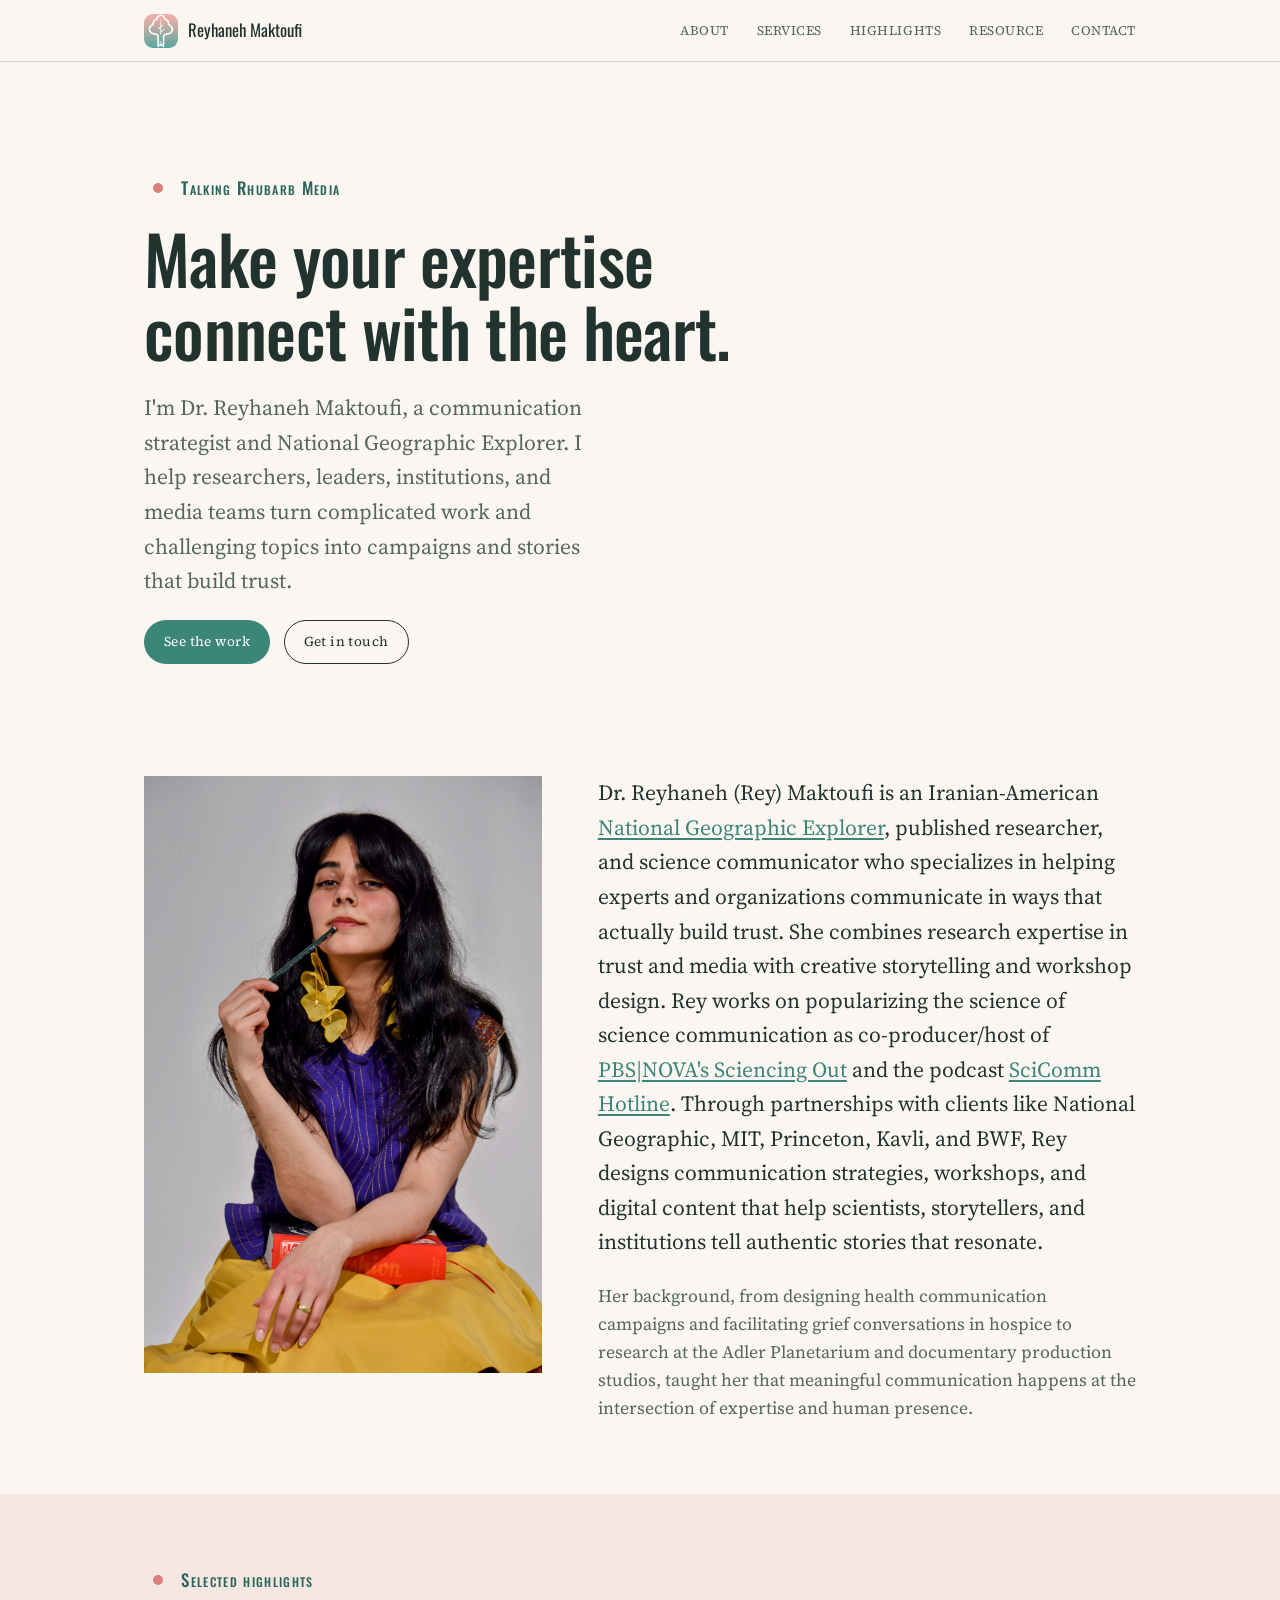
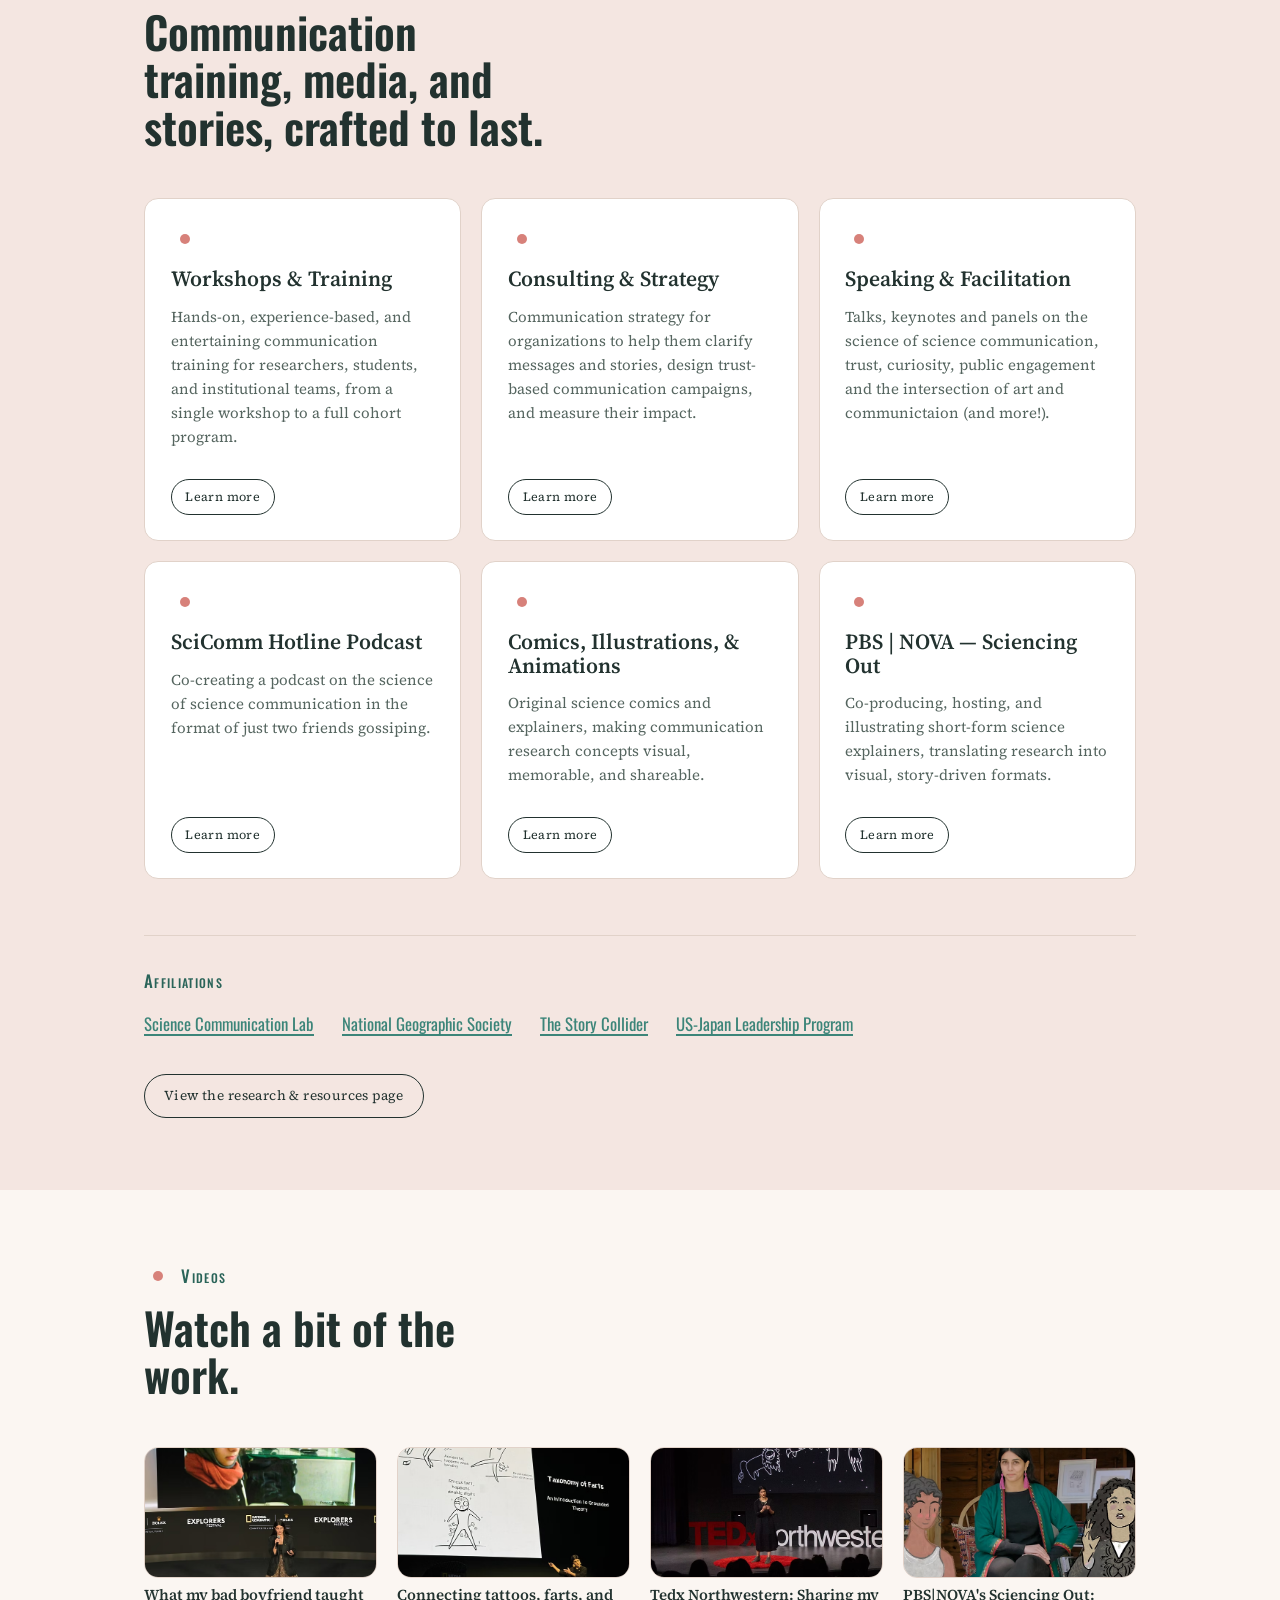
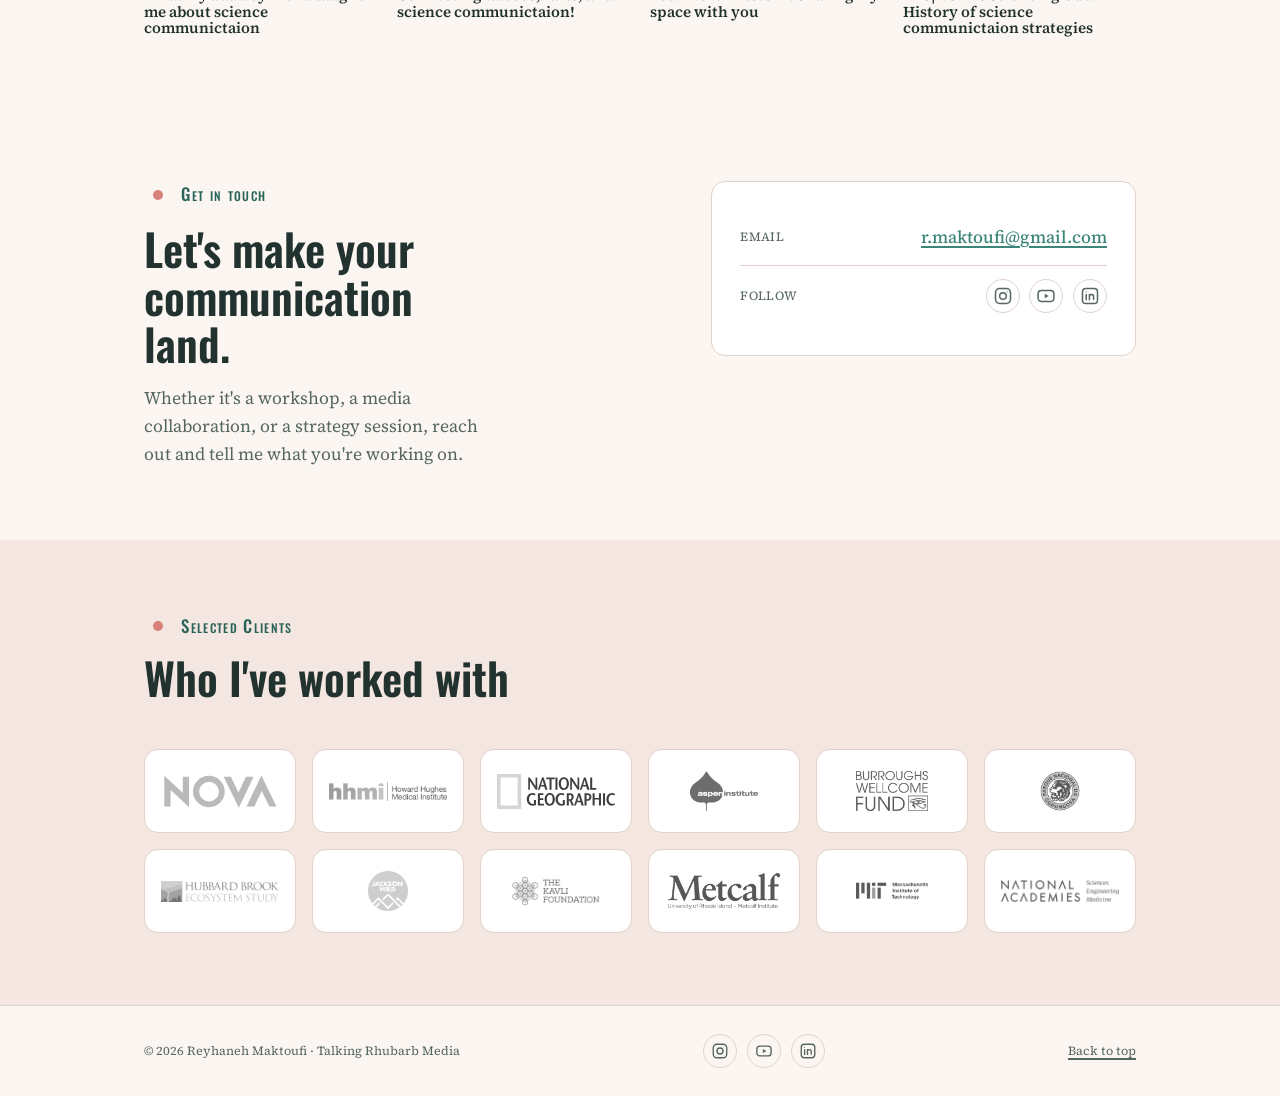
==== index.html @ 44d32c01 "Update index.html" ====
<!DOCTYPE html>
<html lang="en">
<head>
<meta charset="UTF-8">
<meta name="viewport" content="width=device-width, initial-scale=1.0">
<title>Reyhaneh Maktoufi — Science Communication</title>
<meta name="description" content="Reyhaneh (Rey) Maktoufi — science communication strategist, National Geographic Explorer, and founder of Talking Rhubarb Media.">

<link rel="preconnect" href="https://fonts.googleapis.com">
<link rel="preconnect" href="https://fonts.gstatic.com" crossorigin>
<link href="https://fonts.googleapis.com/css2?family=Oswald:wght@400;500;600;700&family=Source+Serif+4:opsz,wght@8..60,400;8..60,500;8..60,600&display=swap" rel="stylesheet">
     
<link rel="stylesheet" href="styles.css">
</head>
<body>

<!-- Reusable branch mark: a simplified fork of the Talking Rhubarb tree,
     used throughout as the site's signature divider / bullet. -->
     
<svg width="0" height="0" style="position:absolute">
<symbol id="branch" viewBox="0 0 28 28">
  <circle cx="14" cy="14" r="5" fill="currentColor"/>
</symbol>
     
  <symbol id="icon-instagram" viewBox="0 0 24 24" fill="none" stroke="currentColor" stroke-width="1.8" stroke-linecap="round" stroke-linejoin="round">
    <rect x="3" y="3" width="18" height="18" rx="5"/>
    <circle cx="12" cy="12" r="4"/>
    <circle cx="17.2" cy="6.8" r="0.6" fill="currentColor" stroke="none"/>
  </symbol>
  <symbol id="icon-youtube" viewBox="0 0 24 24" fill="none" stroke="currentColor" stroke-width="1.8" stroke-linecap="round" stroke-linejoin="round">
    <rect x="2.5" y="5.5" width="19" height="13" rx="4"/>
    <path d="M10.5 9.2 L15.2 12 L10.5 14.8 Z" fill="currentColor" stroke="none"/>
  </symbol>
  <symbol id="icon-linkedin" viewBox="0 0 24 24" fill="none" stroke="currentColor" stroke-width="1.8" stroke-linecap="round" stroke-linejoin="round">
    <rect x="3" y="3" width="18" height="18" rx="4"/>
    <line x1="7.5" y1="10.2" x2="7.5" y2="16.5"/>
    <circle cx="7.5" cy="7.2" r="0.7" fill="currentColor" stroke="none"/>
    <path d="M11.3 16.5 V10.2 M11.3 12.8 c0-1.6 1.2-2.6 2.6-2.6 s2.4 1 2.4 2.8 v3.1"/>
  </symbol>
</svg>

<header class="site-header">
  <div class="wrap">
    <a class="brand" href="#top">
      <img src="logo.jpg" alt="Talking Rhubarb Media logo">
      Reyhaneh Maktoufi
    </a>
    <nav>
      <ul class="nav-links">
        <li><a href="#about">About</a></li>
        <li><a href="services.html">Services</a></li>
        <li><a href="#highlights">Highlights</a></li>
        <li><a href="research-resources.html" target="_blank" rel="noopener">Resource</a></li>
        <li><a href="#contact">Contact</a></li>
      </ul>
    </nav>
  </div>
</header>

<main id="top">

  <!-- HERO -->
  <section class="hero">
    <div class="wrap">
      <p class="eyebrow"><svg class="branch-mark" width="20" height="20"><use href="#branch"/></svg> Talking Rhubarb Media</p>
      <h1>Make your expertise connect with the heart.</h1>
      <p class="lede">
        I'm Dr. Reyhaneh Maktoufi, a communication strategist and
        National Geographic Explorer. I help researchers, leaders, institutions, and media
        teams turn complicated work and challenging topics into campaigns and stories that build trust.
      </p>
      <div class="hero-actions">
        <a class="btn btn-primary" href="#highlights">See the work</a>
        <a class="btn btn-ghost" href="#contact">Get in touch</a>
      </div>
    </div>
  </section>

  <!-- ABOUT -->
  <section id="about">
    <div class="wrap">
      <div class="about-grid">
        <img class="about-photo" src="profile-pic-2025.jpg" alt="Reyhaneh Maktoufi">
        <div class="about-copy">
          <p>
            Dr. Reyhaneh (Rey) Maktoufi is an Iranian-American <a href="https://www.nationalgeographic.com/impact/article/reyhaneh-maktoufi-explorer-story">National Geographic Explorer</a>, 
               published researcher, and science communicator who specializes in helping experts and organizations communicate in ways that actually build trust.
She combines research expertise in trust and media with creative storytelling and workshop design. Rey works on popularizing the science of science communication as co-producer/host of <a href="https://www.youtube.com/playlist?list=PLXVeNOAZ_vZ5_AjzvHIQ2l7lDJcxUqaG6"> PBS|NOVA's Sciencing Out</a> and the podcast <a href="https://www.phuturedoctors.com/scicomm/hotline"> SciComm Hotline</a>. 
Through partnerships with clients like National Geographic, MIT, Princeton, Kavli, and BWF, Rey designs communication strategies, workshops, and digital content that help scientists, storytellers, and institutions tell authentic stories that resonate.
          </p>
          <p>
            Her background, from designing health communication campaigns and facilitating grief conversations in hospice to research at the Adler Planetarium and documentary production studios, taught her that meaningful communication happens at the intersection of expertise and human presence. 
          </p>
        </div>
      </div>
    </div>
  </section>

  <!-- HIGHLIGHTS -->
  <section id="highlights" class="section-alt">
    <div class="wrap">
      <div class="section-head">
        <p class="eyebrow"><svg class="branch-mark" width="18" height="18"><use href="#branch"/></svg> Selected highlights</p>
        <h2>Communication training, media, and stories, crafted to last.</h2>
      </div>

      <div class="work-grid">
        <article class="work-card">
          <svg class="branch-mark" width="24" height="24"><use href="#branch"/></svg>
          <h3>Workshops &amp; Training</h3>
          <p>Hands-on, experience-based, and entertaining communication training for
            researchers, students, and institutional teams, from a single
            workshop to a full cohort program.</p>
          <a class="btn btn-ghost btn-small" href="services.html#workshops">Learn more</a>
        </article>
       
        <article class="work-card">
          <svg class="branch-mark" width="24" height="24"><use href="#branch"/></svg>
          <h3>Consulting &amp; Strategy</h3>
          <p>Communication strategy for organizations to help them clarify messages and stories, design trust-based communication campaigns, and measure their impact.
 </p>
          <a class="btn btn-ghost btn-small" href="services.html#strategy">Learn more</a>
        </article>

        <article class="work-card">
          <svg class="branch-mark" width="24" height="24"><use href="#branch"/></svg>
          <h3>Speaking &amp; Facilitation</h3>
          <p>Talks, keynotes and panels on the science of science
            communication, trust, curiosity, public engagement and the intersection of art and communictaion (and more!).</p>
          <a class="btn btn-ghost btn-small" href="services.html#speaking">Learn more</a>
        </article> 
        <article class="work-card">
          <svg class="branch-mark" width="24" height="24"><use href="#branch"/></svg>
          <h3>SciComm Hotline Podcast</h3>
          <p>Co-creating a podcast on the science of science
            communication in the format of just two friends gossiping.</p>
          <a class="btn btn-ghost btn-small" href="https://www.phuturedoctors.com/scicomm/hotline" target="_blank" rel="noopener">Learn more</a>

        </article>

        <article class="work-card">
          <svg class="branch-mark" width="24" height="24"><use href="#branch"/></svg>
          <h3>Comics, Illustrations, &amp; Animations</h3>
          <p>Original science comics and explainers, making
            communication research concepts visual, memorable, and shareable.  </p>
           <a class="btn btn-ghost btn-small" href="https://www.instagram.com/thecosmicrey/" target="_blank" rel="noopener">Learn more</a>

        </article>
           
        <article class="work-card">
          <svg class="branch-mark" width="24" height="24"><use href="#branch"/></svg>
          <h3>PBS | NOVA — Sciencing Out</h3>
          <p>Co-producing, hosting, and illustrating short-form science
            explainers, translating research into visual, story-driven formats.</p>
        <a class="btn btn-ghost btn-small" href="https://www.youtube.com/playlist?list=PLXVeNOAZ_vZ5_AjzvHIQ2l7lDJcxUqaG6" target="_blank" rel="noopener">Learn more</a>

        </article>

           
      </div>

      <div class="affiliations">
        <p class="eyebrow">Affiliations</p>
        <ul class="affiliations-list">
      <li><a href="https://sciencecommunicationlab.org/team/reyhaneh-maktoufi-phd/">Science Communication Lab</a></li>
      <li><a href="https://www.nationalgeographic.com/impact/article/reyhaneh-maktoufi-explorer-story">National Geographic Society</a></li>
      <li><a href="https://www.storycollider.org/singles/2020/10/19/reyhaneh-maktoufi-planet-nine">The Story Collider</a></li>
     <li><a href="https://us-jf.org/en/forum/contributors/reyhaneh-maktoufi">US-Japan Leadership Program</a></li>

        </ul>
      </div>

      <p style="margin-top: 2.25rem;">
        <a class="btn btn-ghost" href="research-resources.html" target="_blank" rel="noopener">View the research &amp; resources page</a>
      </p>
    </div>
  </section>

  <!-- VIDEOS -->
  <section id="videos">
    <div class="wrap">
      <div class="section-head">
        <p class="eyebrow"><svg class="branch-mark" width="18" height="18"><use href="#branch"/></svg> Videos</p>
        <h2>Watch a bit of the work.</h2>
      </div>
      <div class="video-grid">
        <!-- [ADD LINKS] Each card links out to the video (href="#" for now).
             Swap the href for the real YouTube/Vimeo URL, and swap the
             assets/videos/video-N.jpg thumbnail for a real frame from each video. -->
        <a class="video-card" href="https://www.instagram.com/p/C8UyKxOxqF4/" target="_blank" rel="noopener">
          <img src="video-natgeo-1.avif" alt="Video one thumbnail">
          <h3>What my bad boyfriend taught me about science communictaion</h3>
        </a>
        <a class="video-card" href="https://www.instagram.com/p/DHEBYlkAqSg/" target="_blank" rel="noopener">
          <img src="video-natgeo-2.avif" alt="Video two thumbnail">
          <h3>Connecting tattoos, farts, and science communictaion!</h3>
        </a>
        <a class="video-card" href="https://www.youtube.com/watch?v=jKYotip_2LU" target="_blank" rel="noopener">
          <img src="video-ted.avif" alt="Video three thumbnail">
          <h3>Tedx Northwestern: Sharing my space with you</h3>
        </a>
        <a class="video-card" href="https://www.youtube.com/playlist?list=PLXVeNOAZ_vZ5_AjzvHIQ2l7lDJcxUqaG6" target="_blank" rel="noopener">
          <img src="video-sciencingout.avif" alt="Video four thumbnail">
          <h3>PBS|NOVA's Sciencing Out: History of science communictaion strategies</h3>
        </a>
      </div>
    </div>
  </section>

  <!-- CONTACT -->
  <section id="contact">
    <div class="wrap contact">
      <div>
        <p class="eyebrow"><svg class="branch-mark" width="18" height="18"><use href="#branch"/></svg> Get in touch</p>
        <h2>Let's make your communication land.</h2>
        <p class="lede"> Whether it's a workshop, a media
          collaboration, or a strategy session, reach out and tell me what
          you're working on.</p>
      </div>
      <div class="contact-card">
        <div class="contact-row">
          <span>Email</span>
          <a href="mailto:r.maktoufi@gmail.com">r.maktoufi@gmail.com</a>
        </div>
        <div class="contact-row">
          <span>Follow</span>
          <div class="social-icons">
            <a class="social-icon" href="https://www.instagram.com/thecosmicrey" target="_blank" rel="noopener" aria-label="Instagram">
              <svg width="20" height="20"><use href="#icon-instagram"/></svg>
            </a>
            <a class="social-icon" href="https://www.youtube.com/@reyhanehmak" target="_blank" rel="noopener" aria-label="YouTube">
              <!-- [ADD LINK] swap href for your YouTube channel URL -->
              <svg width="20" height="20"><use href="#icon-youtube"/></svg>
            </a>
            <a class="social-icon" href="https://www.linkedin.com/in/reyhaneh-maktoufi-19715ba0/" target="_blank" rel="noopener" aria-label="LinkedIn">
              <svg width="20" height="20"><use href="#icon-linkedin"/></svg>
            </a>
          </div>
        </div>
      </div>
    </div>
  </section>

  <!-- CLIENTS -->
  <section id="clients" class="section-alt">
    <div class="wrap">
      <div class="section-head">
        <p class="eyebrow"><svg class="branch-mark" width="18" height="18"><use href="#branch"/></svg> Selected Clients</p>
        <h2>Who I've worked with</h2>
      </div>
      <ul class="clients-grid">
        <!-- [ADD LINKS/LOGOS] Each src below points to a placeholder image.
             Drop your real logo files into assets/clients/ and update the src
             (and alt text) for each one. -->
        <li><img src="NOVA.svg" alt="Client NOVA"></li>
        <li><img src="hhmi" alt="Client HHMI"></li>
        <li><img src="Natgeo.svg" alt="Client NatGeo"></li>
        <li><img src="aspen.webp" alt="Client Aspen"></li>
        <li><img src="bwf.png" alt="Client BWF"></li>
        <li><img src="Gorongosa.png" alt="Client Gorongosa"></li>
        <li><img src="hubbard.png" alt="Client Hubbard"></li>
        <li><img src="jackson.webp" alt="Client Jackson"></li>
        <li><img src="kavli.png" alt="Client Kavli"></li>
        <li><img src="metcalf.webp" alt="Client Metcalf"></li>
        <li><img src="mit.png" alt="Client MIT"></li>
        <li><img src="nasem" alt="Client NASEM"></li>
           
      </ul>
    </div>
  </section>

</main>

<footer class="site-footer">
  <div class="wrap">
    <span>© <span id="year"></span> Reyhaneh Maktoufi · Talking Rhubarb Media</span>
    <div class="social-icons">
      <a class="social-icon" href="https://www.instagram.com/thecosmicrey" target="_blank" rel="noopener" aria-label="Instagram">
        <svg width="18" height="18"><use href="#icon-instagram"/></svg>
      </a>
      <a class="social-icon" href="https://www.youtube.com/@reyhanehmak" target="_blank" rel="noopener" aria-label="YouTube">
        <svg width="18" height="18"><use href="#icon-youtube"/></svg>

      </a>
      <a class="social-icon" href="https://www.linkedin.com/in/reyhaneh-maktoufi-19715ba0/" target="_blank" rel="noopener" aria-label="LinkedIn">
        <svg width="18" height="18"><use href="#icon-linkedin"/></svg>
      </a>
    </div>
    <span><a href="#top">Back to top</a></span>
  </div>
</footer>

<script>
  document.getElementById('year').textContent = new Date().getFullYear();
</script>

</body>
</html>
---- styles.css ----
/* ============================================================
   Talking Rhubarb Media — token system
   Palette sampled directly from the Talking Rhubarb logo gradient.
   ============================================================ */

:root {
  /* --- Color --- */
  --bg:          #FBF6F2;   /* warm ivory page background */
  --bg-alt:      #F4E6E1;   /* soft pink-tinted section background */
  --ink:         #22322F;   /* deep teal-charcoal — primary text */
  --ink-soft:    #55655F;   /* muted secondary text */
  --teal:        #3C8579;   /* primary accent — links, buttons, focus */
  --teal-deep:   #2A6459;   /* hover / pressed state */
  --pink:        #EDA8A1;   /* secondary accent — tags, highlights */
  --pink-deep:   #D7817A;   /* deeper pink — hover on pink elements */
  --line:        #E1D2C9;   /* hairline dividers */
  --card-bg:     #FFFFFF;

  /* --- Type --- */
  --font-display: "Oswald", sans-serif;
  --font-body:    "Source Serif 4", Georgia, serif;
  --font-mono:    "Source Serif 4", Georgia, serif;

  /* --- Scale (fluid, mobile-first) --- */
  --step-eyebrow: 0.78rem;
  --step-body:    clamp(1rem, 0.95rem + 0.2vw, 1.1rem);
  --step-lg:      clamp(1.15rem, 1.05rem + 0.4vw, 1.35rem);
  --step-h3:      clamp(1.4rem, 1.2rem + 0.9vw, 1.9rem);
  --step-h2:      clamp(1.9rem, 1.5rem + 1.8vw, 2.75rem);
  --step-h1:      clamp(2.4rem, 1.7rem + 3.2vw, 4.2rem);

  /* --- Layout --- */
  --content-w: 68rem;
  --gutter: clamp(1.25rem, 4vw, 3rem);
  --radius: 14px;
}

* { box-sizing: border-box; }

html {
  scroll-behavior: smooth;
}
@media (prefers-reduced-motion: reduce) {
  html { scroll-behavior: auto; }
  * { animation-duration: 0.001ms !important; animation-iteration-count: 1 !important; transition-duration: 0.001ms !important; }
}

body {
  margin: 0;
  background: var(--bg);
  color: var(--ink);
  font-family: var(--font-body);
  font-size: var(--step-body);
  line-height: 1.6;
  -webkit-font-smoothing: antialiased;
}

img { max-width: 100%; display: block; }

a {
  color: var(--teal);
  text-decoration-thickness: 1.5px;
  text-underline-offset: 3px;
}
a:hover { color: var(--teal-deep); }

:focus-visible {
  outline: 2.5px solid var(--teal);
  outline-offset: 3px;
}

.wrap {
  max-width: var(--content-w);
  margin-inline: auto;
  padding-inline: var(--gutter);
}

.eyebrow {
  font-family: var(--font-display);
  font-variant: small-caps;
  font-weight: 500;
  font-size: 1.05rem;
  letter-spacing: 0.08em;
  color: var(--teal-deep);
  display: inline-flex;
  align-items: center;
  gap: 0.55em;
}

h1, h2, h3 {
  font-family: var(--font-display);
  font-weight: 600;
  line-height: 1.08;
  margin: 0;
  color: var(--ink);
}
h1 { font-size: var(--step-h1); font-weight: 500; letter-spacing: -0.01em; }
h2 { font-size: var(--step-h2); }
h3 { font-size: var(--step-h3); }

p { margin: 0 0 1em; }
p:last-child { margin-bottom: 0; }

/* --- Signature element: the branch mark ---
   A simplified fork of the Talking Rhubarb tree, used as a
   section divider / bullet in place of generic rules or numbers. */
.branch-mark {
  width: 28px;
  height: 28px;
  flex-shrink: 0;
  color: var(--pink-deep);
}
.branch-divider {
  display: flex;
  justify-content: center;
  padding-block: 1rem;
  color: var(--line);
}
.branch-divider .branch-mark { width: 34px; height: 34px; color: var(--teal); opacity: 0.55; }

/* --- Header / nav --- */
.site-header {
  position: sticky;
  top: 0;
  z-index: 20;
  background: rgba(251, 246, 242, 0.88);
  backdrop-filter: blur(8px);
  border-bottom: 1px solid var(--line);
}
.site-header .wrap {
  display: flex;
  align-items: center;
  justify-content: space-between;
  gap: 1rem;
  padding-block: 0.85rem;
}
.brand {
  display: flex;
  align-items: center;
  gap: 0.65rem;
  font-family: var(--font-display);
  font-size: 1.05rem;
  color: var(--ink);
  text-decoration: none;
}
.brand img {
  width: 34px;
  height: 34px;
  border-radius: 9px;
}
.brand:hover { color: var(--ink); }

.nav-links {
  display: flex;
  gap: clamp(1rem, 3vw, 1.75rem);
  list-style: none;
  margin: 0;
  padding: 0;
  font-family: var(--font-mono);
  font-size: 0.82rem;
  letter-spacing: 0.04em;
  text-transform: uppercase;
}
.nav-links a {
  color: var(--ink-soft);
  text-decoration: none;
}
.nav-links a:hover { color: var(--teal-deep); }

/* --- Hero --- */
.hero {
  padding-block: clamp(3.5rem, 10vw, 7rem) clamp(1.5rem, 4vw, 2.5rem);
}
.hero .eyebrow { margin-bottom: 1.25rem; }
.hero h1 { max-width: 18ch; }
.hero .lede {
  margin-top: 1.5rem;
  max-width: 42ch;
  font-size: var(--step-lg);
  color: var(--ink-soft);
}
.hero-actions {
  display: flex;
  flex-wrap: wrap;
  gap: 0.85rem;
  margin-top: 1rem;
}

.btn {
  display: inline-flex;
  align-items: center;
  gap: 0.5em;
  padding: 0.75em 1.4em;
  border-radius: 999px;
  font-family: var(--font-mono);
  font-size: 0.85rem;
  letter-spacing: 0.03em;
  text-decoration: none;
  border: 1.5px solid transparent;
  transition: transform 0.15s ease, background 0.15s ease, color 0.15s ease;
}
.btn:hover { transform: translateY(-1px); }
.btn-primary {
  background: var(--teal);
  color: #fff;
}
.btn-primary:hover { background: var(--teal-deep); color: #fff; }
.btn-ghost {
  border-color: var(--ink);
  color: var(--ink);
}
.btn-ghost:hover { border-color: var(--teal-deep); color: var(--teal-deep); }

/* --- Section shells --- */
section { padding-block: clamp(2.5rem, 6vw, 4.5rem); }
.section-alt { background: var(--bg-alt); }
.section-head { max-width: 46ch; margin-bottom: clamp(2rem, 5vw, 3rem); }
.section-head .eyebrow { margin-bottom: 0.85rem; }

/* --- About --- */
.about-grid {
  display: grid;
  gap: clamp(2rem, 5vw, 3.5rem);
  grid-template-columns: 1fr;
}
@media (min-width: 780px) {
  .about-grid { grid-template-columns: 0.85fr 1.15fr; align-items: start; }
}

.about-photo {
  width: 100%;
  aspect-ratio: 2795 / 4192;
  object-fit: contain;
  background: transparent;
  display: block;
}

.about-copy p { color: var(--ink-soft); }
.about-copy p:first-child { color: var(--ink); font-size: var(--step-lg); }

.tags {
  display: flex;
  flex-wrap: wrap;
  gap: 0.6rem;
  margin-top: 1.75rem;
  list-style: none;
  padding: 0;
}
.tags li {
  font-family: var(--font-mono);
  font-size: 0.78rem;
  letter-spacing: 0.02em;
  padding: 0.45em 0.9em;
  border-radius: 999px;
  background: var(--card-bg);
  border: 1px solid var(--line);
  color: var(--ink-soft);
}

/* --- Work --- */
.work-grid {
  display: grid;
  gap: 1.25rem;
  grid-template-columns: 1fr;
}
@media (min-width: 640px) {
  .work-grid { grid-template-columns: repeat(2, 1fr); }
}
@media (min-width: 980px) {
  .work-grid { grid-template-columns: repeat(3, 1fr); }
}
.work-card {
  background: var(--card-bg);
  border: 1px solid var(--line);
  border-radius: var(--radius);
  padding: 1.6rem;
  display: flex;
  flex-direction: column;
  gap: 0.9rem;
}
.work-card .branch-mark { color: var(--pink-deep); }
.work-card h3 { font-size: var(--step-lg); font-family: var(--font-body); font-weight: 600; }
.work-card p { color: var(--ink-soft); font-size: 0.94rem; }

.btn-small {
  padding: 0.55em 1.1em;
  font-size: 0.78rem;
  align-self: flex-start;
  margin-top: auto;
}

.affiliations {
  margin-top: clamp(2.5rem, 6vw, 3.5rem);
  padding-top: clamp(1.5rem, 4vw, 2rem);
  border-top: 1px solid var(--line);
}
.affiliations .eyebrow { margin-bottom: 1rem; }
.affiliations-list {
  display: flex;
  flex-wrap: wrap;
  gap: 0.75rem 1.75rem;
  list-style: none;
  padding: 0;
  margin: 0;
  font-family: var(--font-display);
  font-size: 1.05rem;
  color: var(--ink-soft);
}

/* --- Videos --- */
.video-grid {
  display: grid;
  gap: 1.25rem;
  grid-template-columns: 1fr;
}
@media (min-width: 640px) {
  .video-grid { grid-template-columns: repeat(2, 1fr); }
}
@media (min-width: 980px) {
  .video-grid { grid-template-columns: repeat(4, 1fr); }
}
.video-card {
  display: block;
  text-decoration: none;
  color: var(--ink);
}
.video-card img {
  width: 100%;
  aspect-ratio: 16 / 9;
  object-fit: cover;
  border-radius: var(--radius);
  border: 1px solid var(--line);
  margin-bottom: 0.6rem;
  transition: transform 0.2s ease;
}
.video-card:hover img { transform: translateY(-2px); }
.video-card h3 {
  font-family: var(--font-body);
  font-weight: 600;
  font-size: 0.95rem;
  color: var(--ink);
}

/* --- Contact --- */
.contact {
  display: grid;
  gap: clamp(2rem, 5vw, 3rem);
  grid-template-columns: 1fr;
  align-items: start;
}
@media (min-width: 780px) {
  .contact { grid-template-columns: 1.1fr 0.9fr; }
}
.contact h2 { max-width: 14ch; }
.contact .lede { color: var(--ink-soft); margin-top: 1rem; max-width: 38ch; }
.contact-card {
  background: var(--card-bg);
  border: 1px solid var(--line);
  border-radius: var(--radius);
  padding: 1.75rem;
}
.contact-row {
  display: flex;
  justify-content: space-between;
  align-items: center;
  gap: 1rem;
  padding-block: 0.85rem;
  border-bottom: 1px solid var(--line);
}
.contact-row:last-child { border-bottom: none; }
.contact-row span:first-child {
  font-family: var(--font-mono);
  font-size: 0.78rem;
  letter-spacing: 0.03em;
  text-transform: uppercase;
  color: var(--ink-soft);
}
.contact-row a { font-weight: 500; }

.social-icons {
  display: flex;
  align-items: center;
  gap: 0.6rem;
}
.social-icon {
  display: inline-flex;
  align-items: center;
  justify-content: center;
  width: 34px;
  height: 34px;
  border-radius: 999px;
  border: 1px solid var(--line);
  color: var(--ink-soft);
  transition: color 0.15s ease, border-color 0.15s ease, transform 0.15s ease;
}
.social-icon:hover {
  color: var(--teal-deep);
  border-color: var(--teal-deep);
  transform: translateY(-1px);
}

/* --- Clients --- */
.clients-grid {
  display: grid;
  grid-template-columns: repeat(2, 1fr);
  gap: 1rem;
  list-style: none;
  padding: 0;
  margin: 0;
}
@media (min-width: 640px) {
  .clients-grid { grid-template-columns: repeat(3, 1fr); }
}
@media (min-width: 980px) {
  .clients-grid { grid-template-columns: repeat(6, 1fr); }
}
.clients-grid li {
  background: var(--card-bg);
  border: 1px solid var(--line);
  border-radius: var(--radius);
  padding: 1.25rem 1rem;
  display: flex;
  align-items: center;
  justify-content: center;
  text-align: center;
  min-height: 84px;
  font-family: var(--font-mono);
  font-size: 0.85rem;
  color: var(--ink-soft);
}
.clients-grid img {
  max-height: 40px;
  width: auto;
  filter: grayscale(1);
  opacity: 0.75;
  transition: filter 0.2s ease, opacity 0.2s ease;
}
.clients-grid li:hover img {
  filter: grayscale(0);
  opacity: 1;
}

/* --- Footer --- */
.site-footer {
  border-top: 1px solid var(--line);
  padding-block: 1.75rem;
}
.site-footer .wrap {
  display: flex;
  flex-wrap: wrap;
  gap: 0.75rem 1.5rem;
  justify-content: space-between;
  align-items: center;
  font-family: var(--font-mono);
  font-size: 0.78rem;
  color: var(--ink-soft);
}
.site-footer a { color: var(--ink-soft); }

/* --- Services page --- */
.services-list {
  display: flex;
  flex-direction: column;
  gap: clamp(3rem, 7vw, 4.5rem);
}
.service-row {
  display: grid;
  grid-template-columns: 1fr;
  gap: 1.75rem;
  align-items: center;
}
@media (min-width: 780px) {
  .service-row { grid-template-columns: 1fr 1.2fr; }
  .service-row-reverse .service-photo { order: 2; }
}
.service-photo {
  width: 100%;
  aspect-ratio: 4 / 3;
  object-fit: cover;
  border-radius: var(--radius);
  border: 1px solid var(--line);
}
.service-content h3 {
  font-family: var(--font-body);
  font-weight: 600;
  font-size: var(--step-h3);
  margin-bottom: 0.75rem;
}
.service-content p { color: var(--ink-soft); }

.simple-header {
  display: flex;
  align-items: center;
  justify-content: space-between;
  gap: 1rem;
  padding-block: clamp(1.5rem, 4vw, 2.5rem);
  border-bottom: 1px solid var(--line);
}

.citation-list {
  list-style: none;
  padding: 0;
  margin: 0;
  display: flex;
  flex-direction: column;
  gap: 0;
}
.citation-list li {
  color: var(--ink-soft);
  font-size: 0.95rem;
  line-height: 1.65;
  padding-block: 1.1rem;
  border-bottom: 1px solid var(--line);
}
.citation-list li:last-child { border-bottom: none; }

/* --- Research & Resources page --- */
.resource-grid {
  display: grid;
  gap: 1.25rem;
  grid-template-columns: 1fr;
}
@media (min-width: 640px) {
  .resource-grid { grid-template-columns: repeat(2, 1fr); }
}
@media (min-width: 980px) {
  .resource-grid { grid-template-columns: repeat(3, 1fr); }
}
.resource-card {
  background: var(--card-bg);
  border: 1px solid var(--line);
  border-radius: var(--radius);
  overflow: hidden;
  display: flex;
  flex-direction: column;
}
.resource-card img {
  width: 100%;
  aspect-ratio: 16 / 10;
  object-fit: cover;
}
.resource-card .resource-body {
  padding: 1.4rem;
  display: flex;
  flex-direction: column;
  gap: 0.6rem;
}
.resource-card h3 {
  font-family: var(--font-body);
  font-weight: 600;
  font-size: var(--step-lg);
}
.resource-card p { color: var(--ink-soft); font-size: 0.94rem; }
.resource-card .item-link {
  font-family: var(--font-mono);
  font-size: 0.78rem;
  color: var(--teal-deep);
}
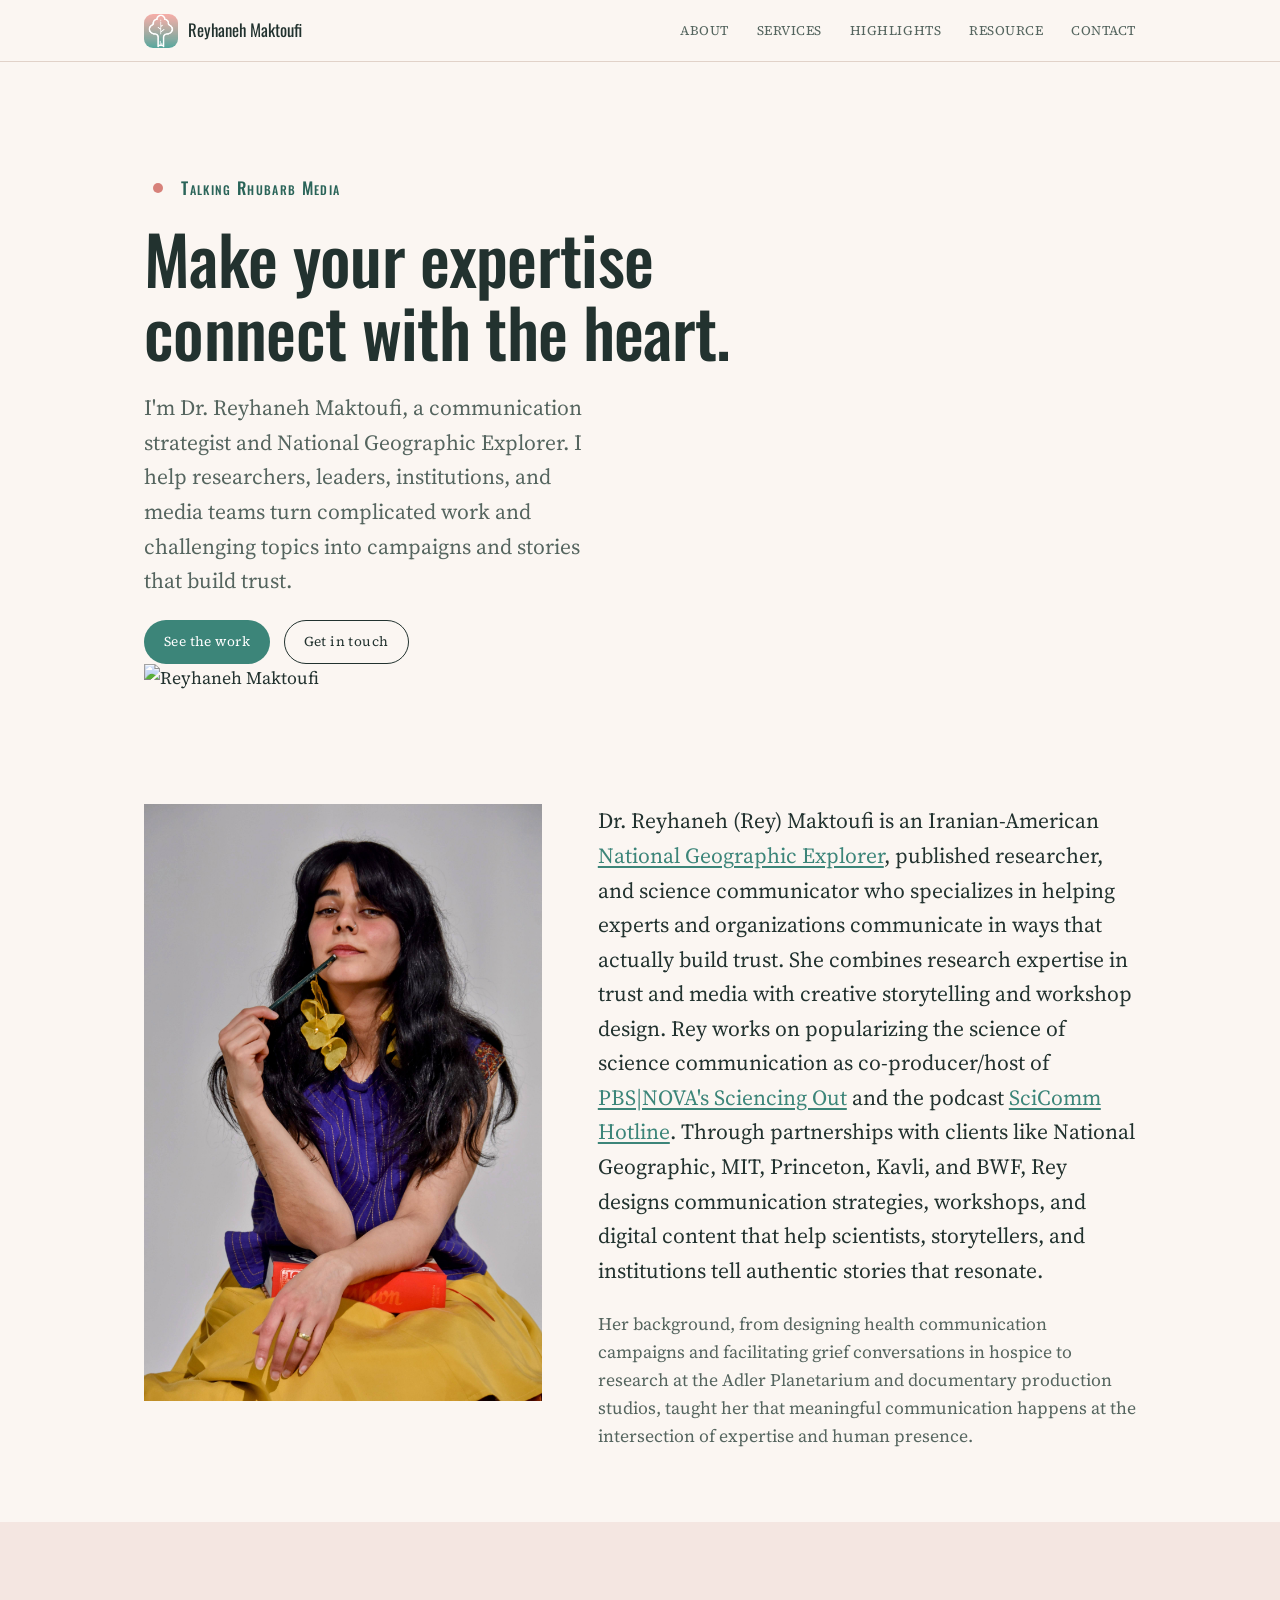
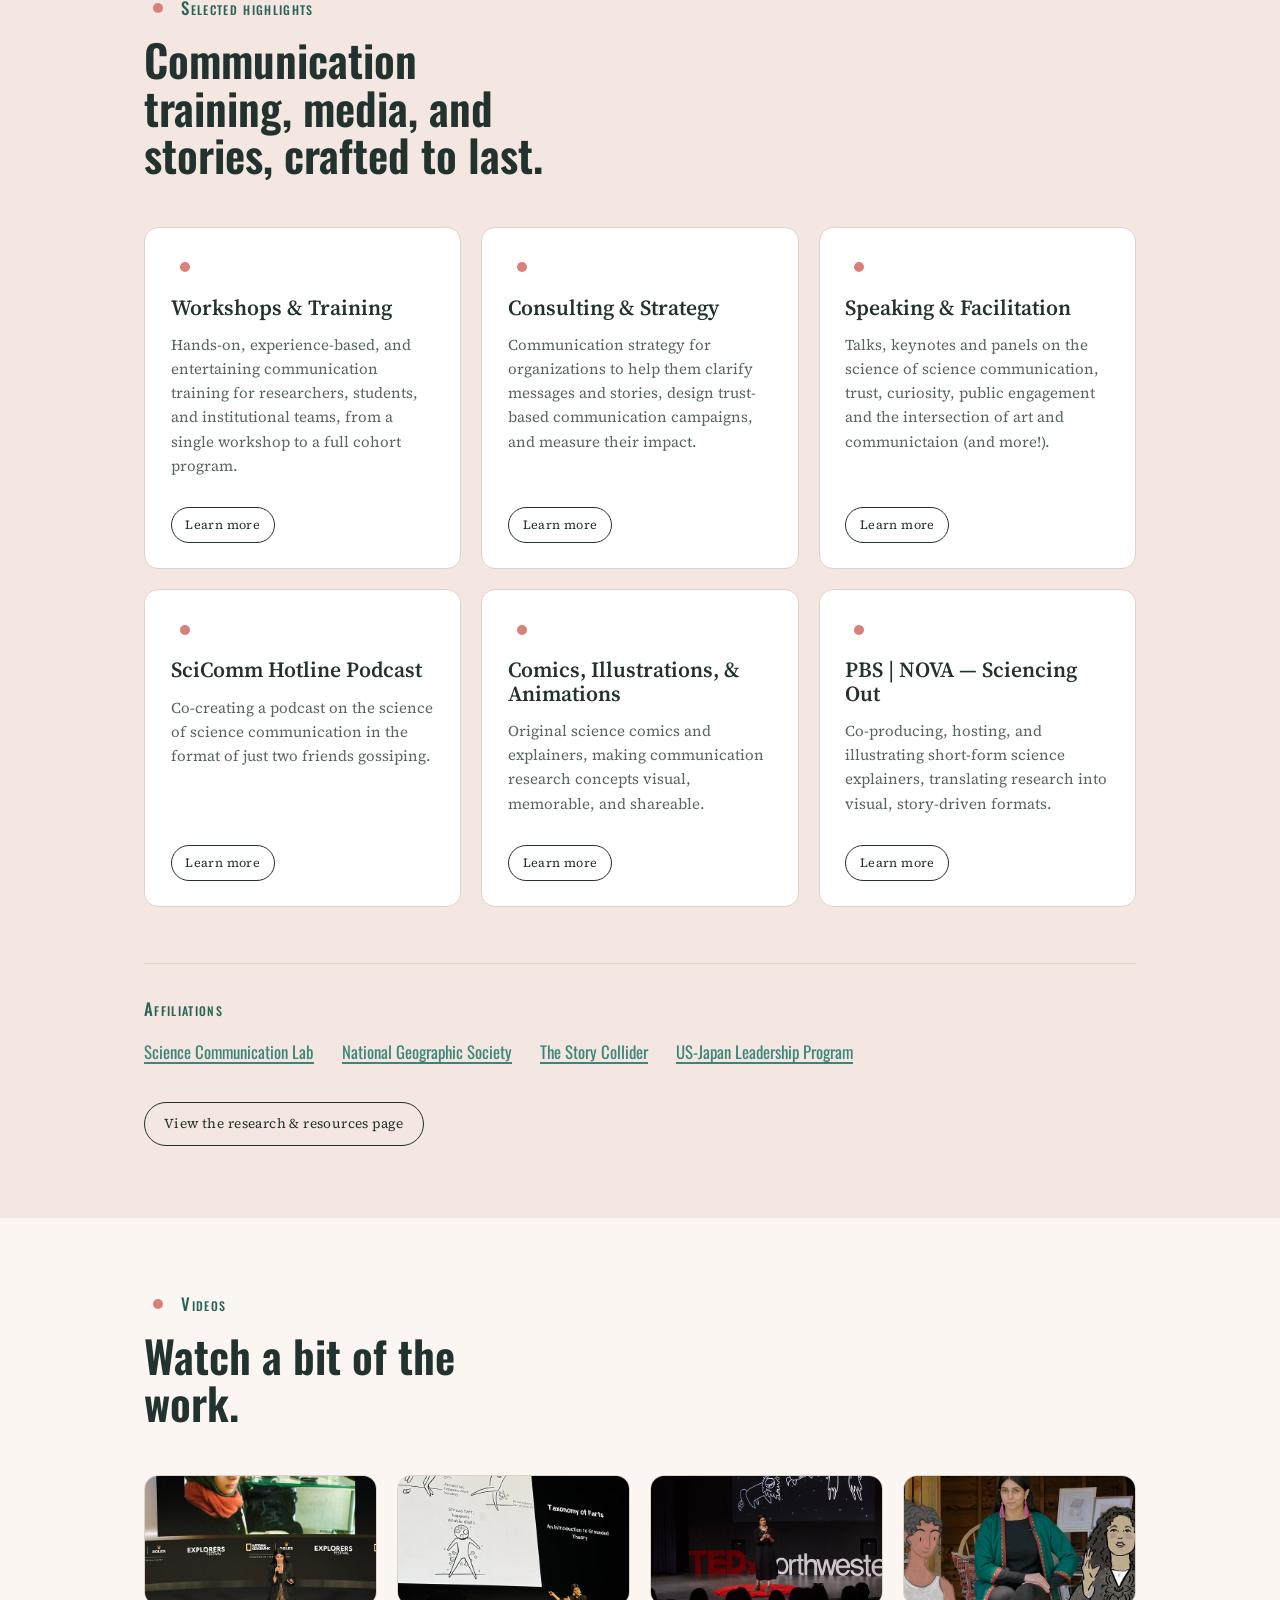
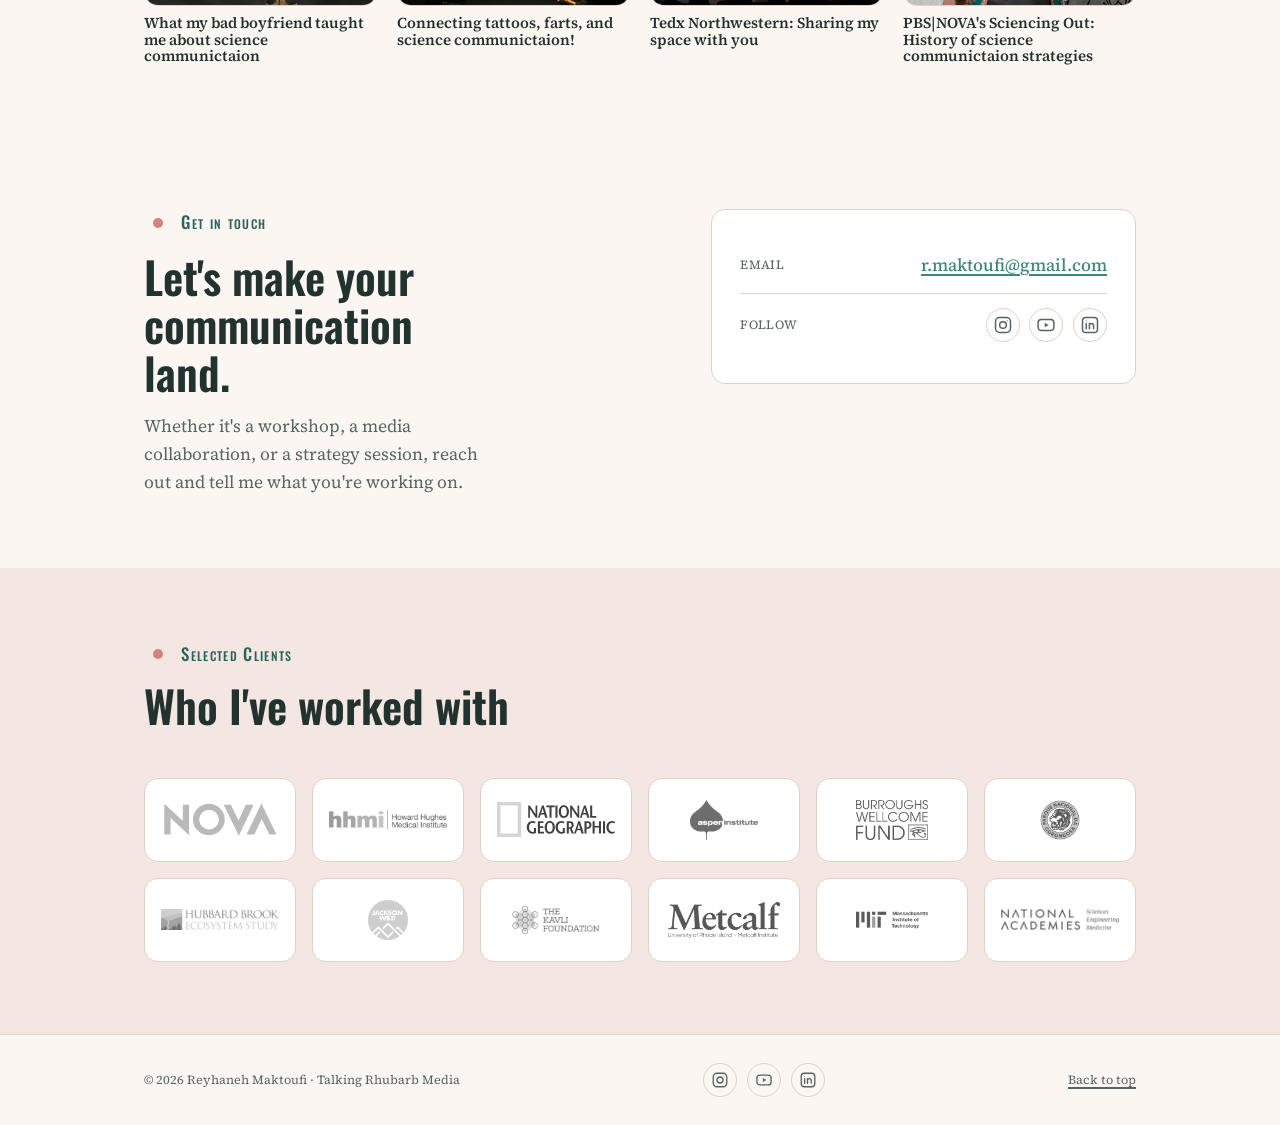
==== commit f4fb2169: "Update index.html added heart" ====
--- a/index.html
+++ b/index.html
@@ -60,21 +60,25 @@
 <main id="top">
 
   <!-- HERO -->
-  <section class="hero">
-    <div class="wrap">
+<section class="hero">
+  <div class="wrap hero-grid">
+    <div class="hero-text">
       <p class="eyebrow"><svg class="branch-mark" width="20" height="20"><use href="#branch"/></svg> Talking Rhubarb Media</p>
       <h1>Make your expertise connect with the heart.</h1>
       <p class="lede">
-        I'm Dr. Reyhaneh Maktoufi, a communication strategist and
+       I'm Dr. Reyhaneh Maktoufi, a communication strategist and
         National Geographic Explorer. I help researchers, leaders, institutions, and media
         teams turn complicated work and challenging topics into campaigns and stories that build trust.
+
       </p>
       <div class="hero-actions">
         <a class="btn btn-primary" href="#highlights">See the work</a>
         <a class="btn btn-ghost" href="#contact">Get in touch</a>
       </div>
     </div>
-  </section>
+    <img class="hero-image" src="hero-image.png" alt="Reyhaneh Maktoufi">
+  </div>
+</section>
 
   <!-- ABOUT -->
   <section id="about">
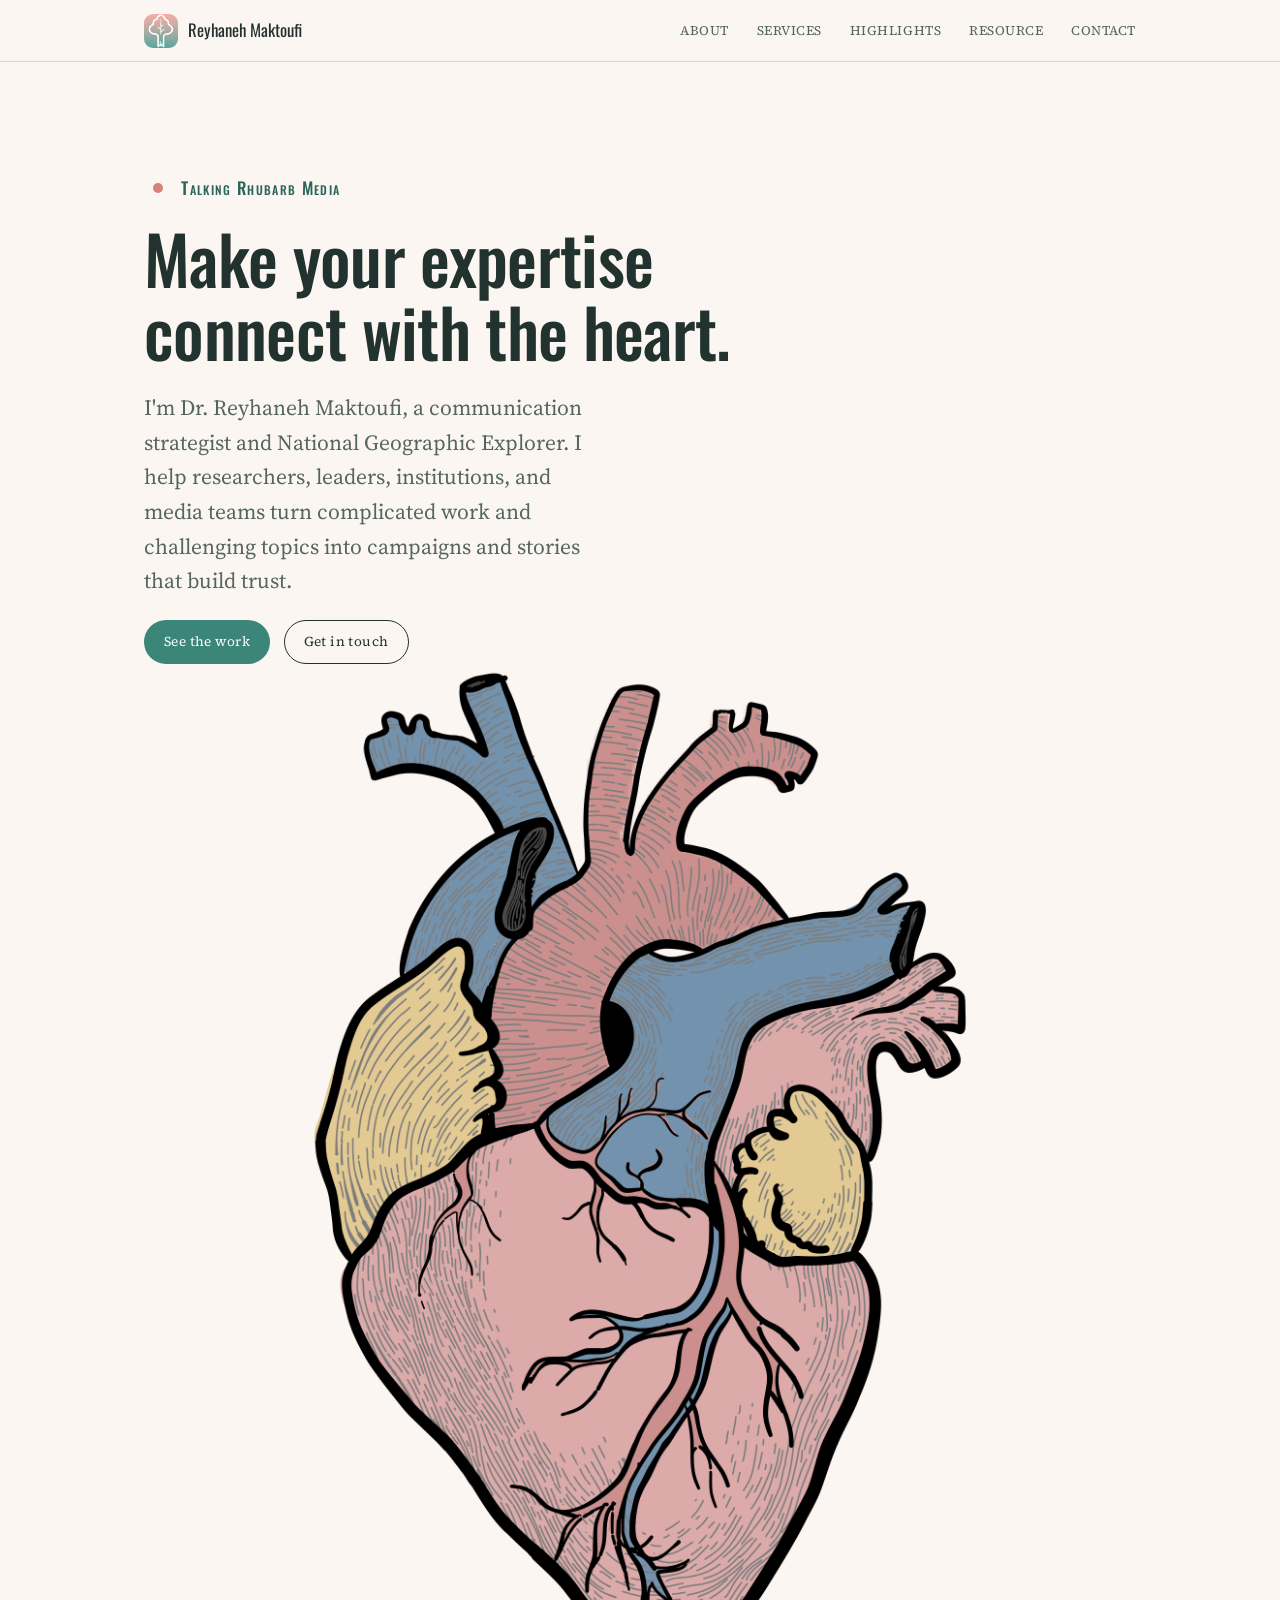
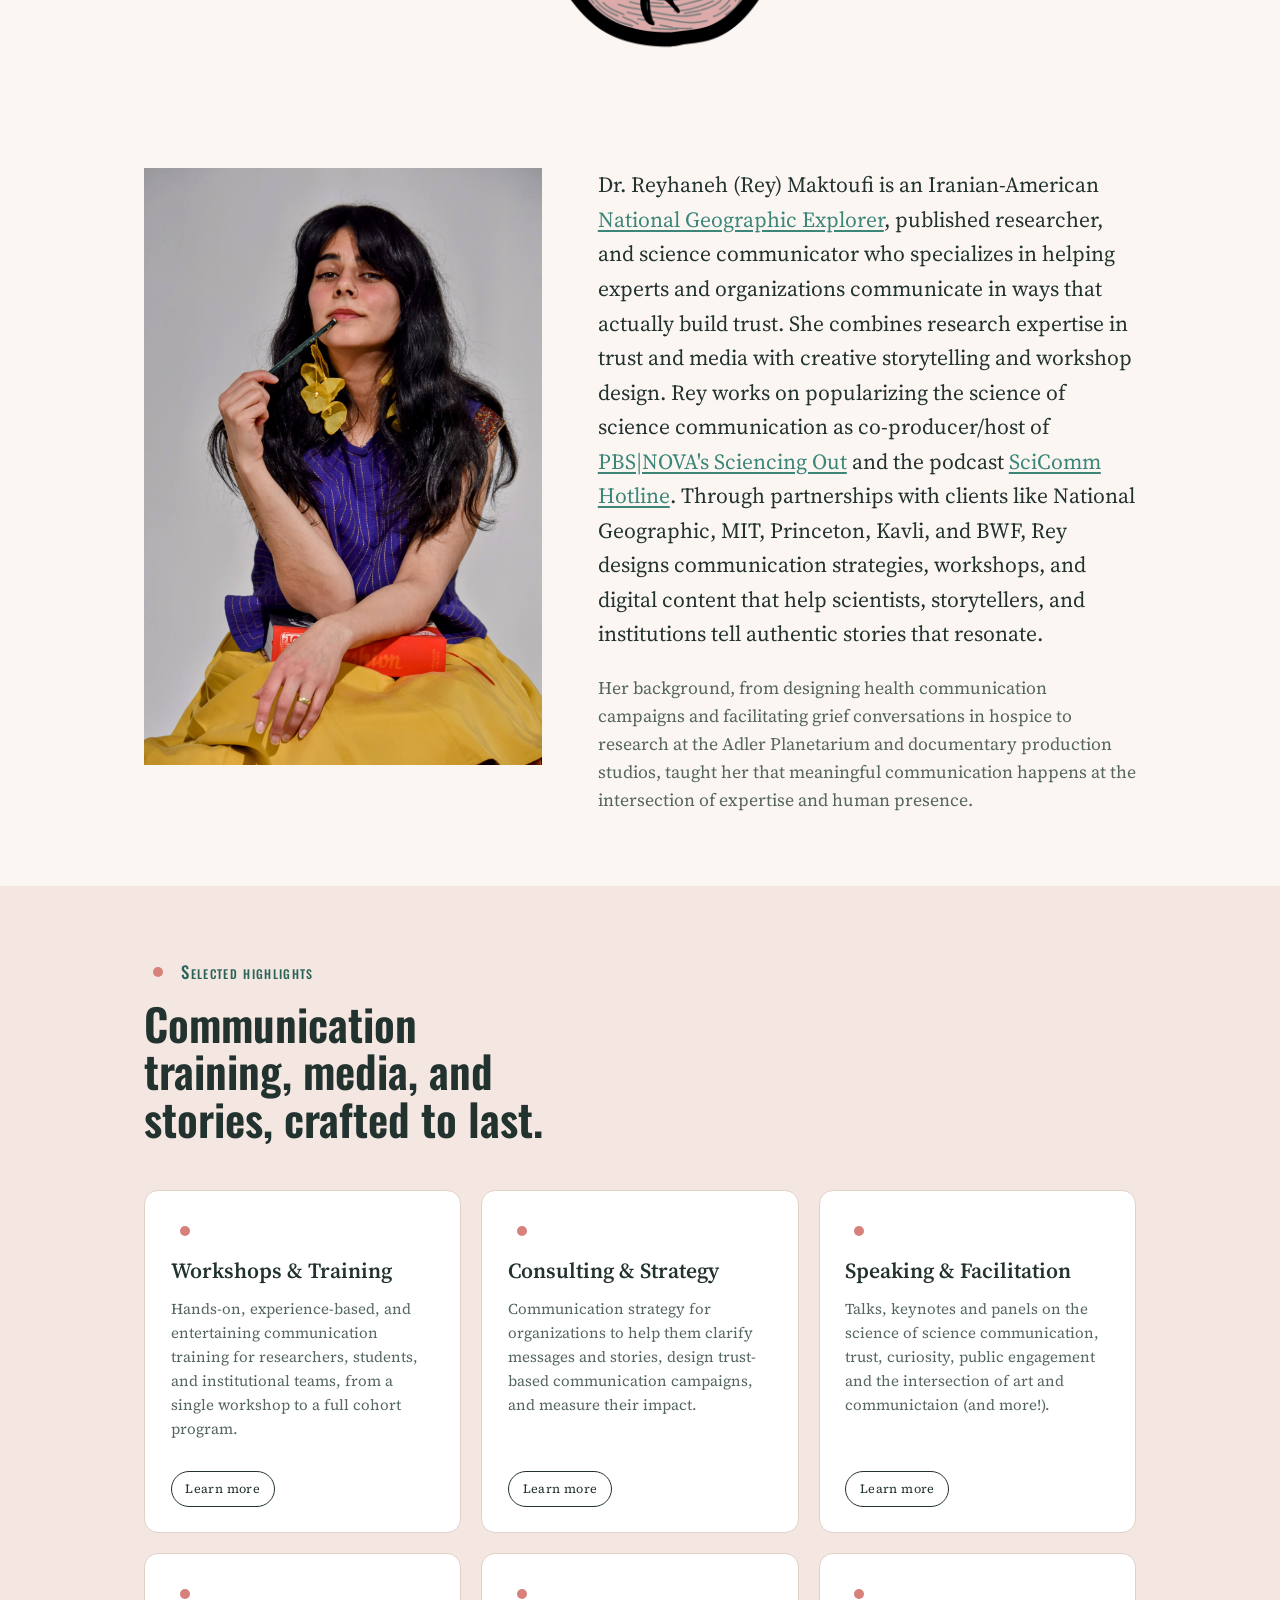
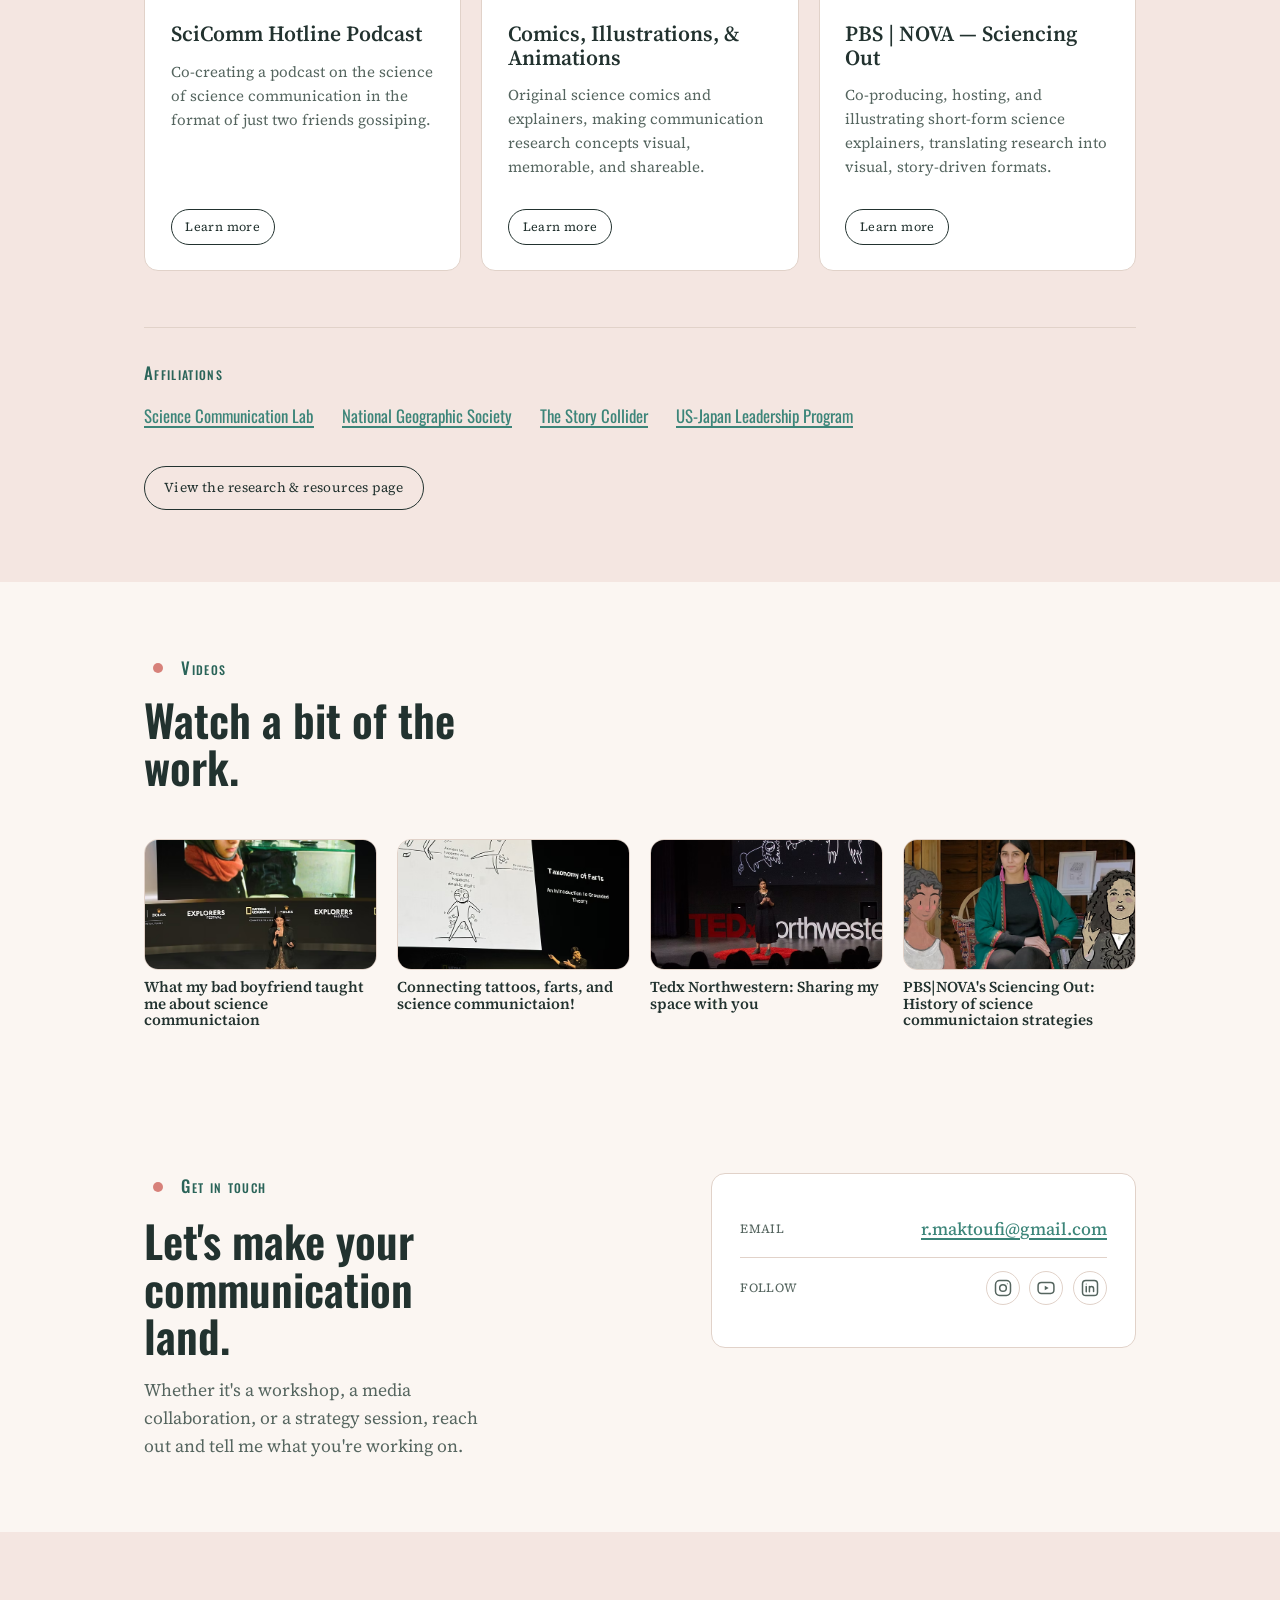
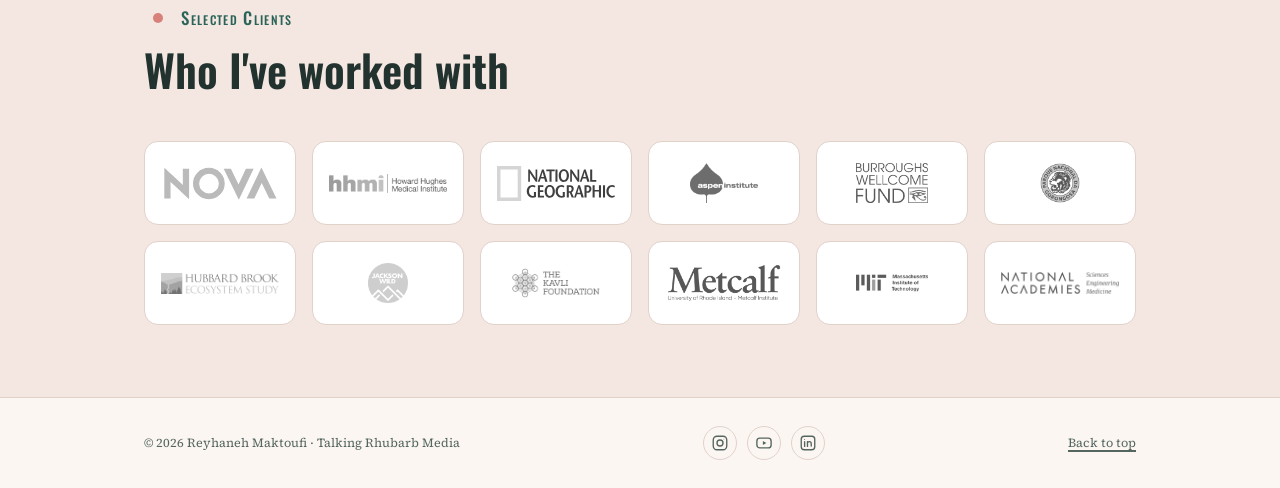
==== commit 72d867ab: "Update index.html" ====
--- a/index.html
+++ b/index.html
@@ -76,7 +76,7 @@
         <a class="btn btn-ghost" href="#contact">Get in touch</a>
       </div>
     </div>
-    <img class="hero-image" src="hero-image.png" alt="Reyhaneh Maktoufi">
+    <img class="hero-image" src="hero-image.png" alt="The Heart">
   </div>
 </section>
 
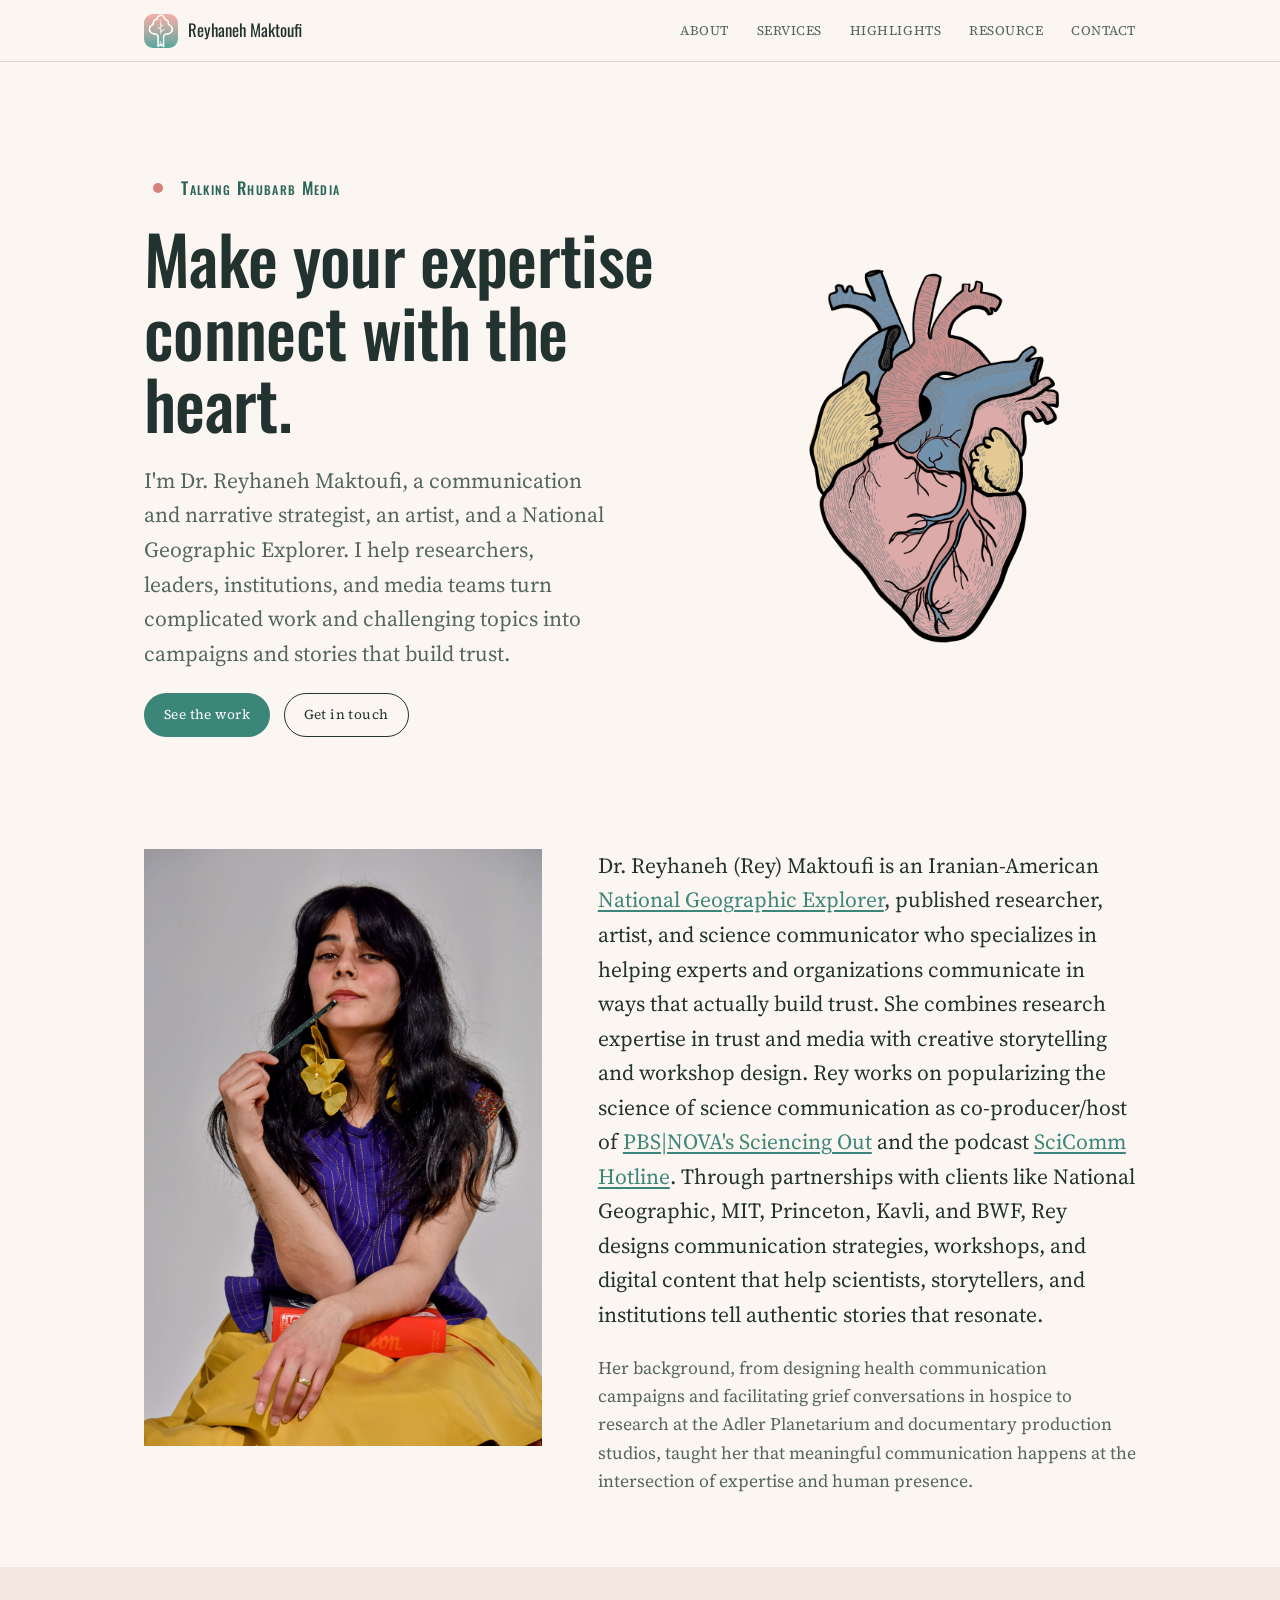
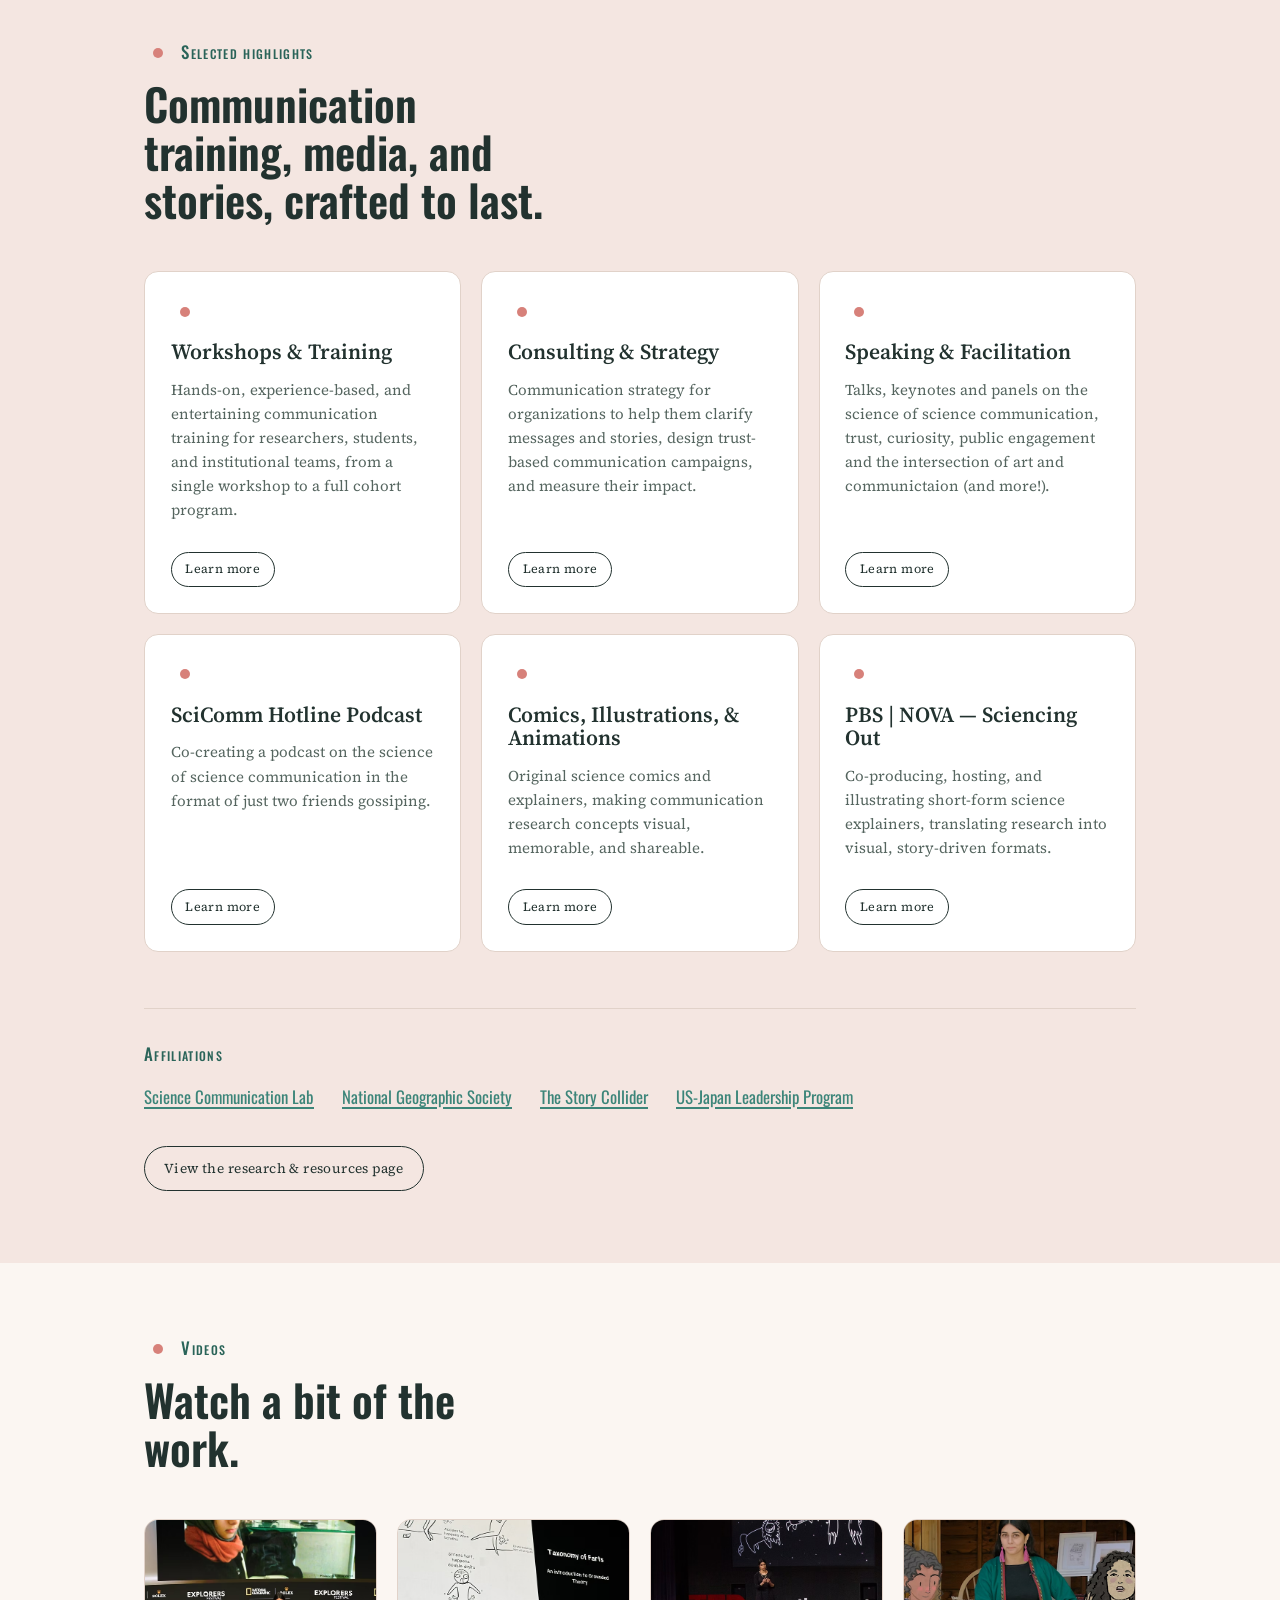
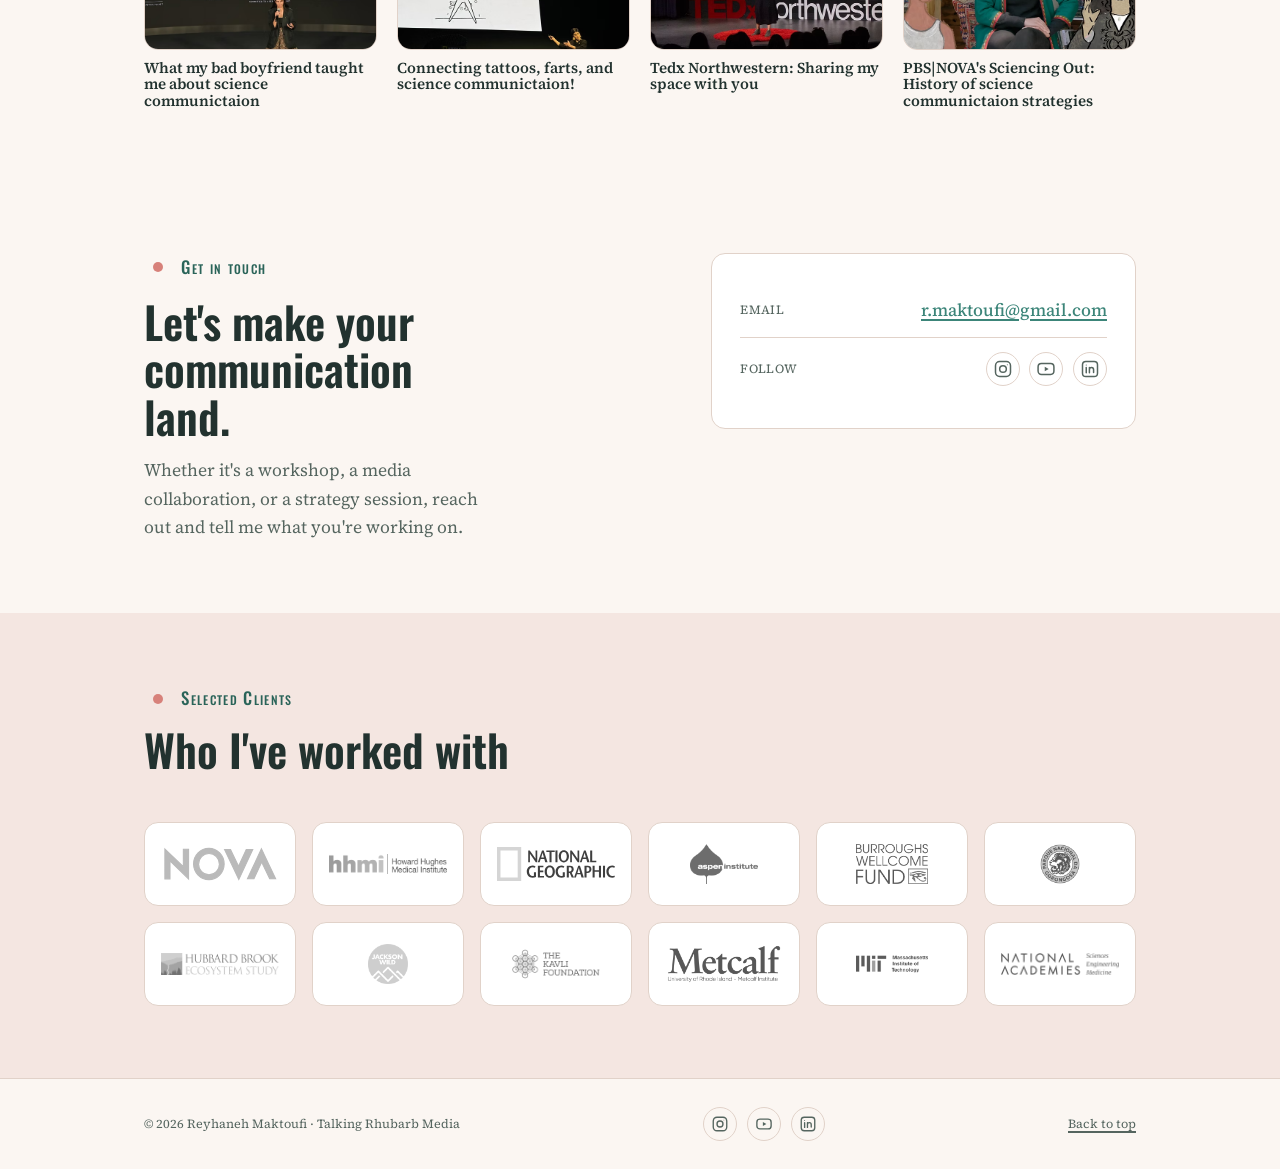
==== commit a23956b7: "Update index.html added pulsing heart command for hero-image" ====
--- a/index.html
+++ b/index.html
@@ -66,8 +66,8 @@
       <p class="eyebrow"><svg class="branch-mark" width="20" height="20"><use href="#branch"/></svg> Talking Rhubarb Media</p>
       <h1>Make your expertise connect with the heart.</h1>
       <p class="lede">
-       I'm Dr. Reyhaneh Maktoufi, a communication strategist and
-        National Geographic Explorer. I help researchers, leaders, institutions, and media
+       I'm Dr. Reyhaneh Maktoufi, a communication and narrative strategist, an artist, and
+        a National Geographic Explorer. I help researchers, leaders, institutions, and media
         teams turn complicated work and challenging topics into campaigns and stories that build trust.
 
       </p>
@@ -88,7 +88,7 @@
         <div class="about-copy">
           <p>
             Dr. Reyhaneh (Rey) Maktoufi is an Iranian-American <a href="https://www.nationalgeographic.com/impact/article/reyhaneh-maktoufi-explorer-story">National Geographic Explorer</a>, 
-               published researcher, and science communicator who specializes in helping experts and organizations communicate in ways that actually build trust.
+               published researcher, artist, and science communicator who specializes in helping experts and organizations communicate in ways that actually build trust.
 She combines research expertise in trust and media with creative storytelling and workshop design. Rey works on popularizing the science of science communication as co-producer/host of <a href="https://www.youtube.com/playlist?list=PLXVeNOAZ_vZ5_AjzvHIQ2l7lDJcxUqaG6"> PBS|NOVA's Sciencing Out</a> and the podcast <a href="https://www.phuturedoctors.com/scicomm/hotline"> SciComm Hotline</a>. 
 Through partnerships with clients like National Geographic, MIT, Princeton, Kavli, and BWF, Rey designs communication strategies, workshops, and digital content that help scientists, storytellers, and institutions tell authentic stories that resonate.
           </p>
@@ -297,6 +297,43 @@
 <script>
   document.getElementById('year').textContent = new Date().getFullYear();
 </script>
-
+<script>
+(function () {
+  const heart = document.querySelector('.hero-image');
+  if (!heart) return;
+
+  let lastScrollY = window.scrollY;
+  let ticking = false;
+  let resetTimer = null;
+
+  function onScroll() {
+    if (!ticking) {
+      window.requestAnimationFrame(() => {
+        const currentScrollY = window.scrollY;
+        const delta = currentScrollY - lastScrollY;
+        lastScrollY = currentScrollY;
+
+        // scale based on how fast we're scrolling, capped so it doesn't get silly
+        const speed = Math.min(Math.abs(delta), 40);
+        const scale = 1 + (speed / 40) * 0.12; // up to ~1.12x
+
+        heart.style.transform = `scale(${scale})`;
+
+        // reset back to normal size shortly after scrolling stops
+        clearTimeout(resetTimer);
+        resetTimer = setTimeout(() => {
+          heart.style.transform = 'scale(1)';
+        }, 150);
+
+        ticking = false;
+      });
+      ticking = true;
+    }
+  }
+
+  window.addEventListener('scroll', onScroll, { passive: true });
+})();
+</script>
+     
 </body>
 </html>
--- a/styles.css
+++ b/styles.css
@@ -186,6 +186,21 @@
   margin-top: 1rem;
 }
 
+.hero-grid {
+  display: grid;
+  grid-template-columns: 1fr;
+  gap: 2.5rem;
+  align-items: center;
+}
+@media (min-width: 780px) {
+  .hero-grid { grid-template-columns: 1.15fr 0.85fr; }
+}
+.hero-image {
+  width: 100%;
+  max-width: 380px;
+  justify-self: center;
+}
+
 .btn {
   display: inline-flex;
   align-items: center;
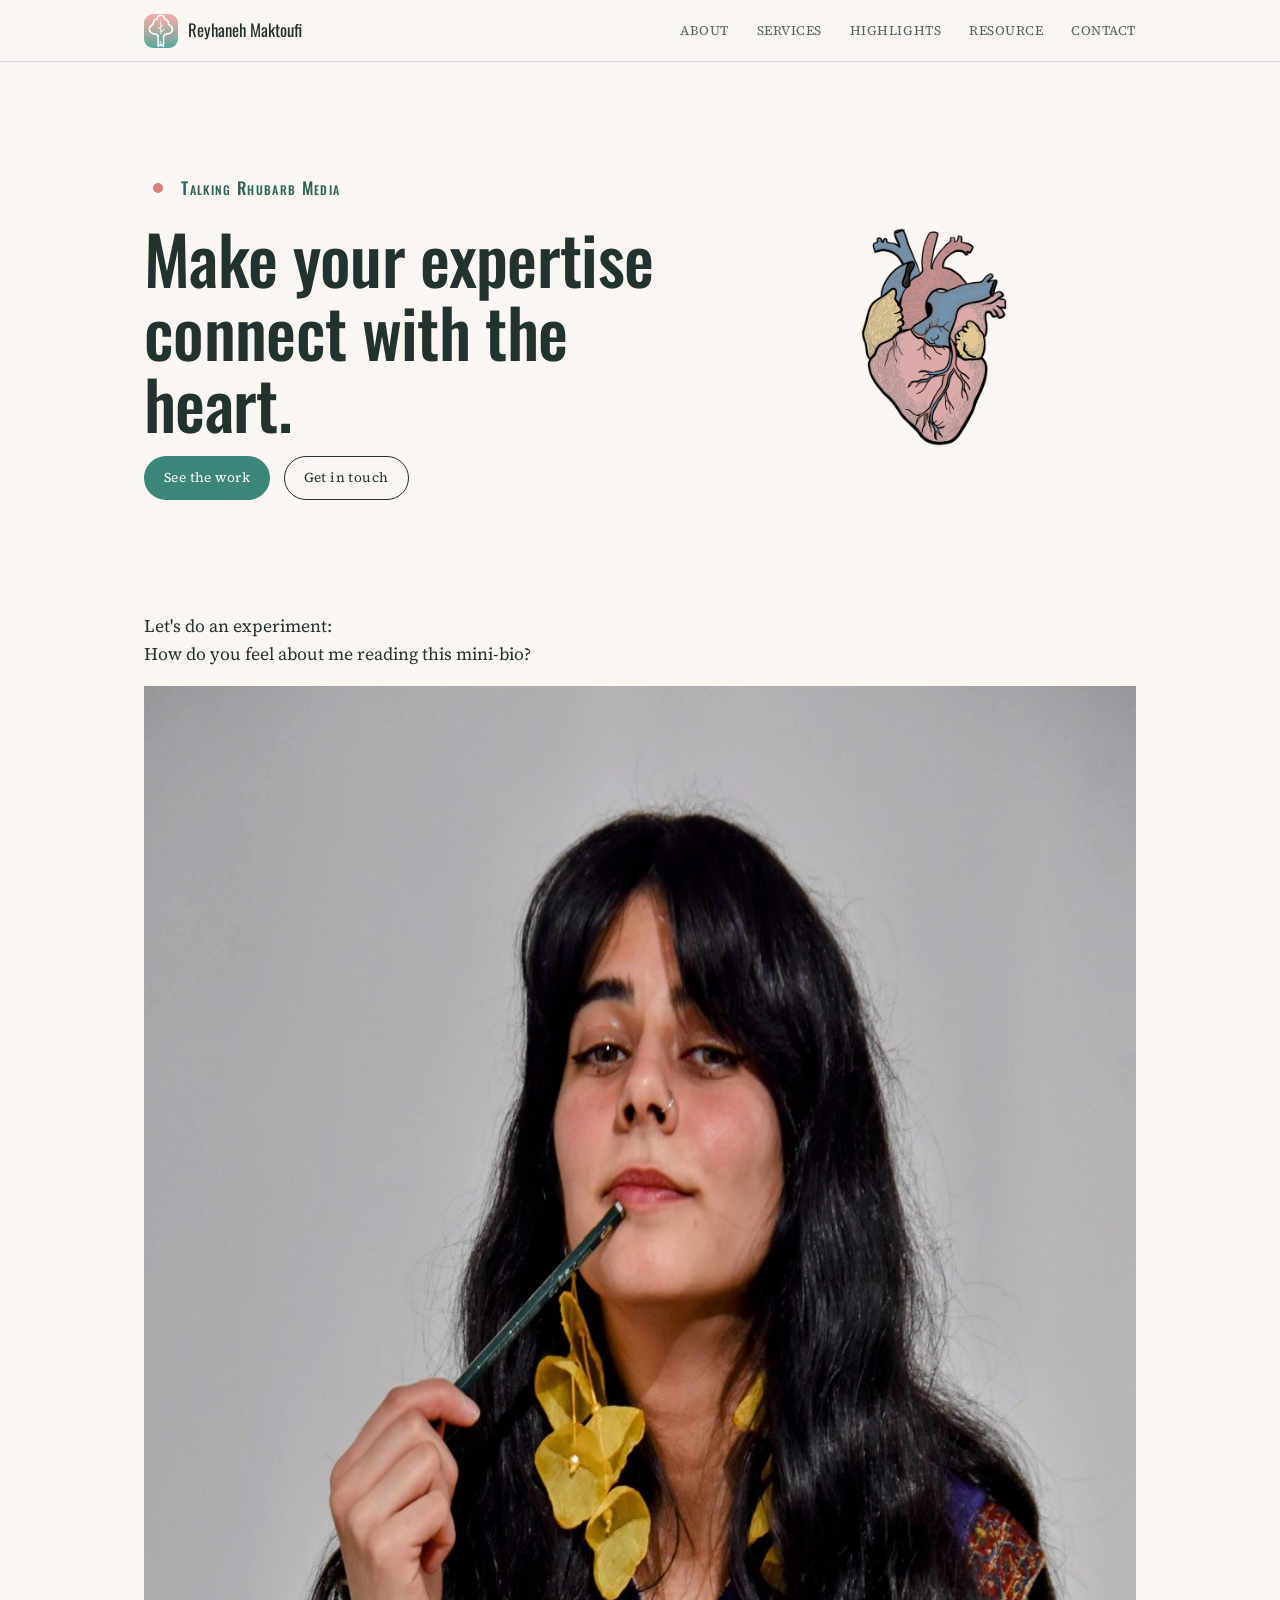
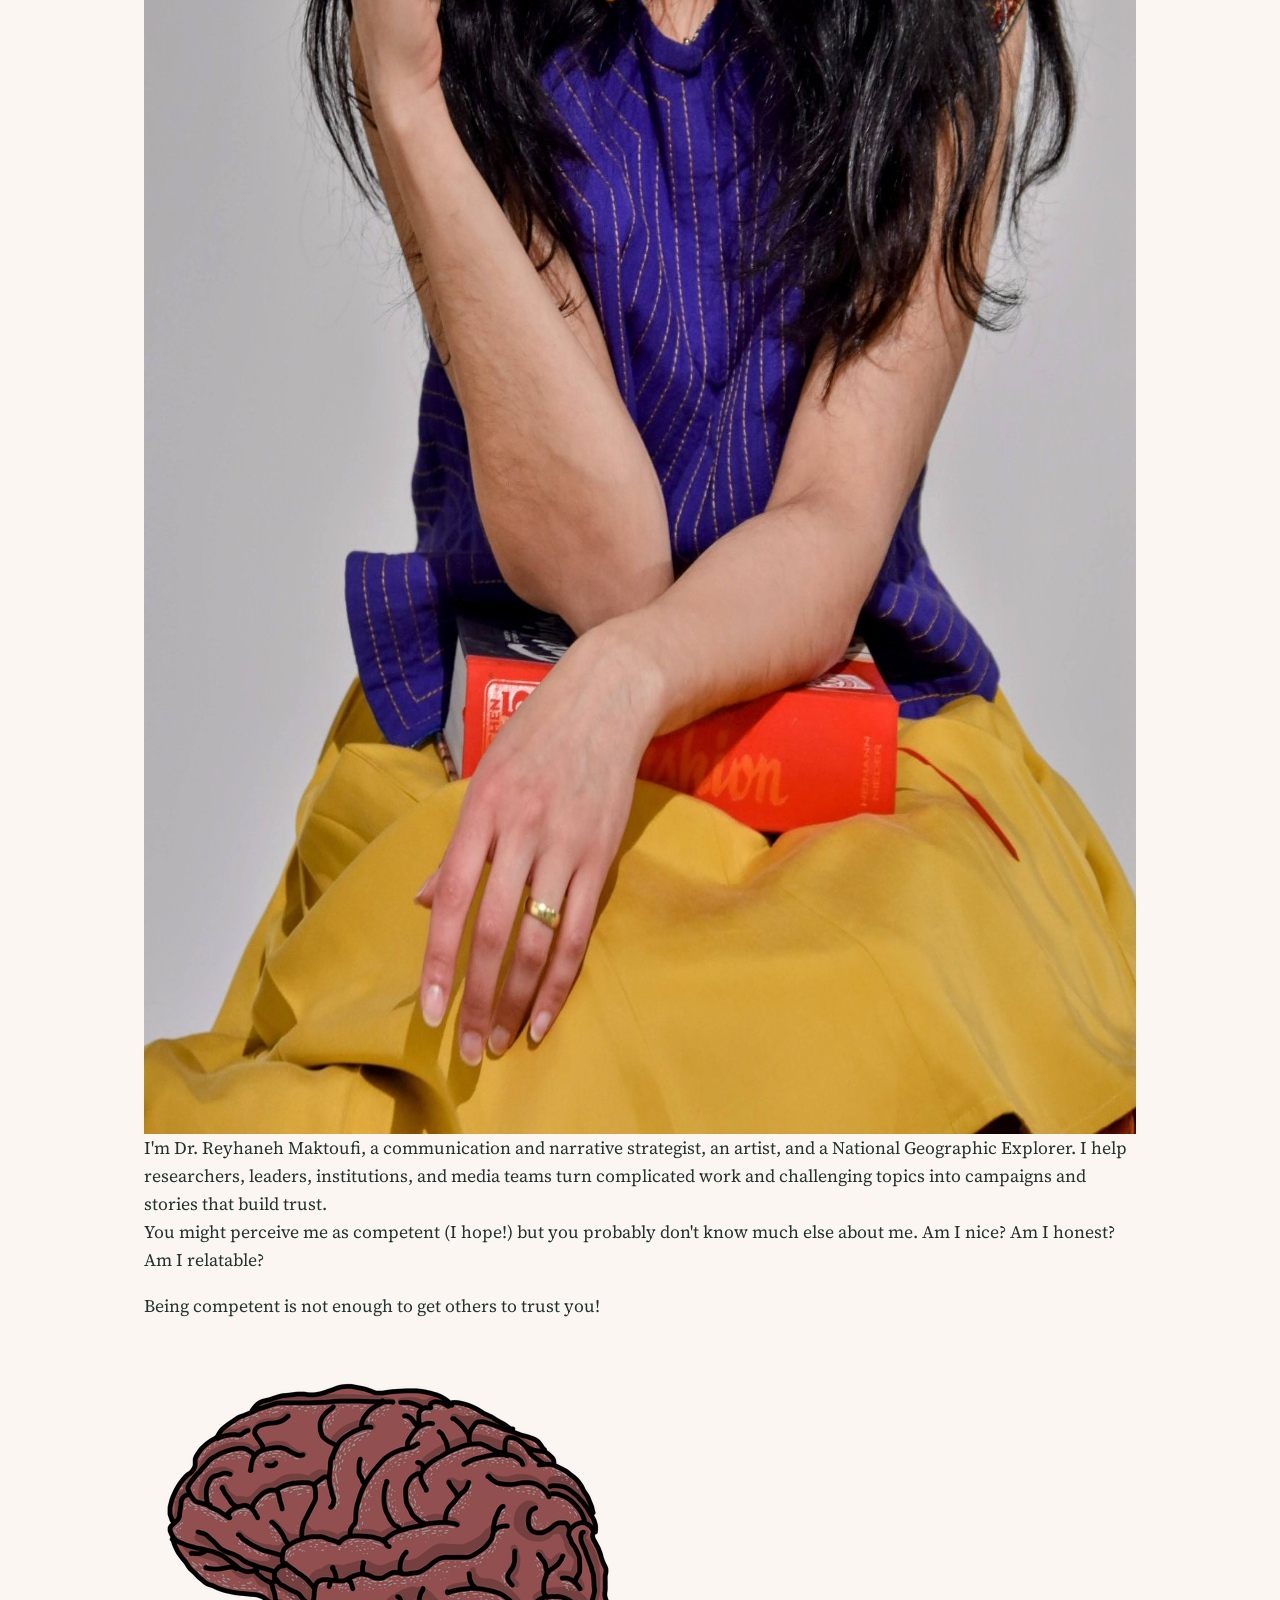
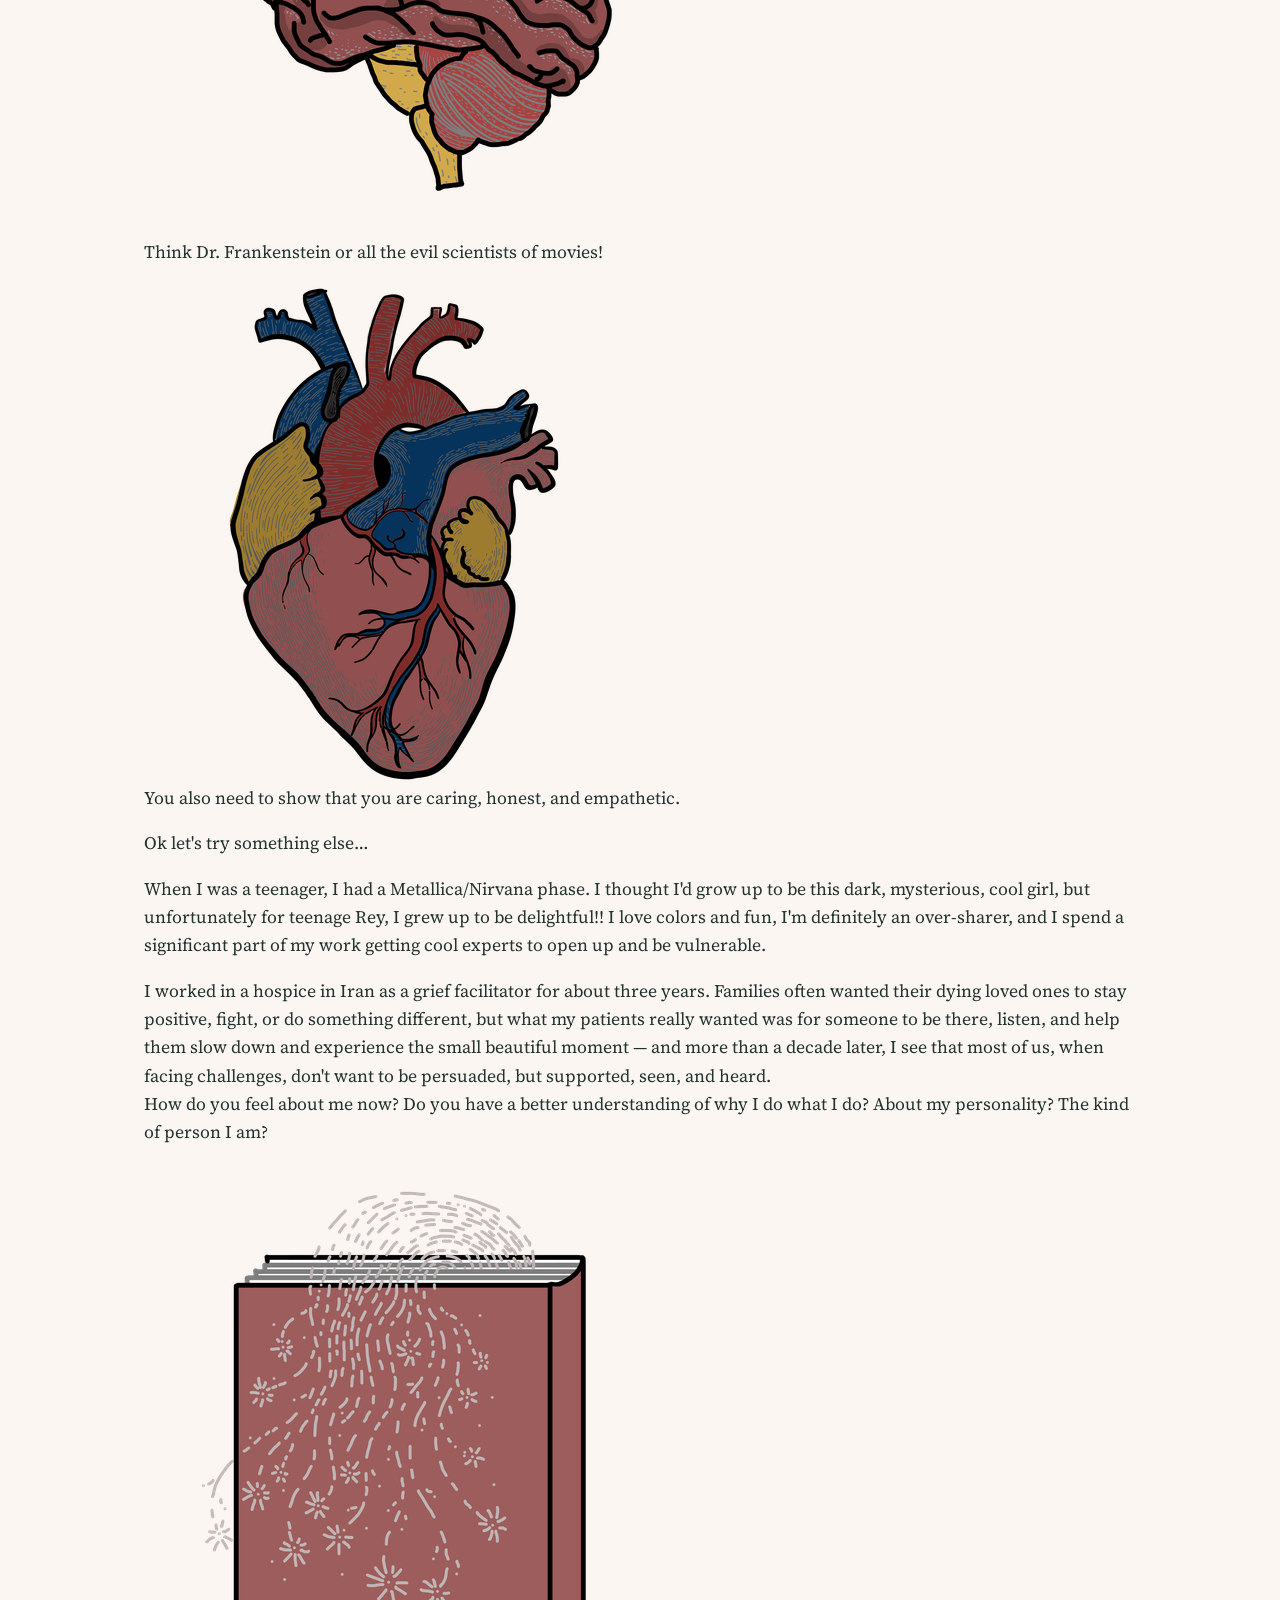
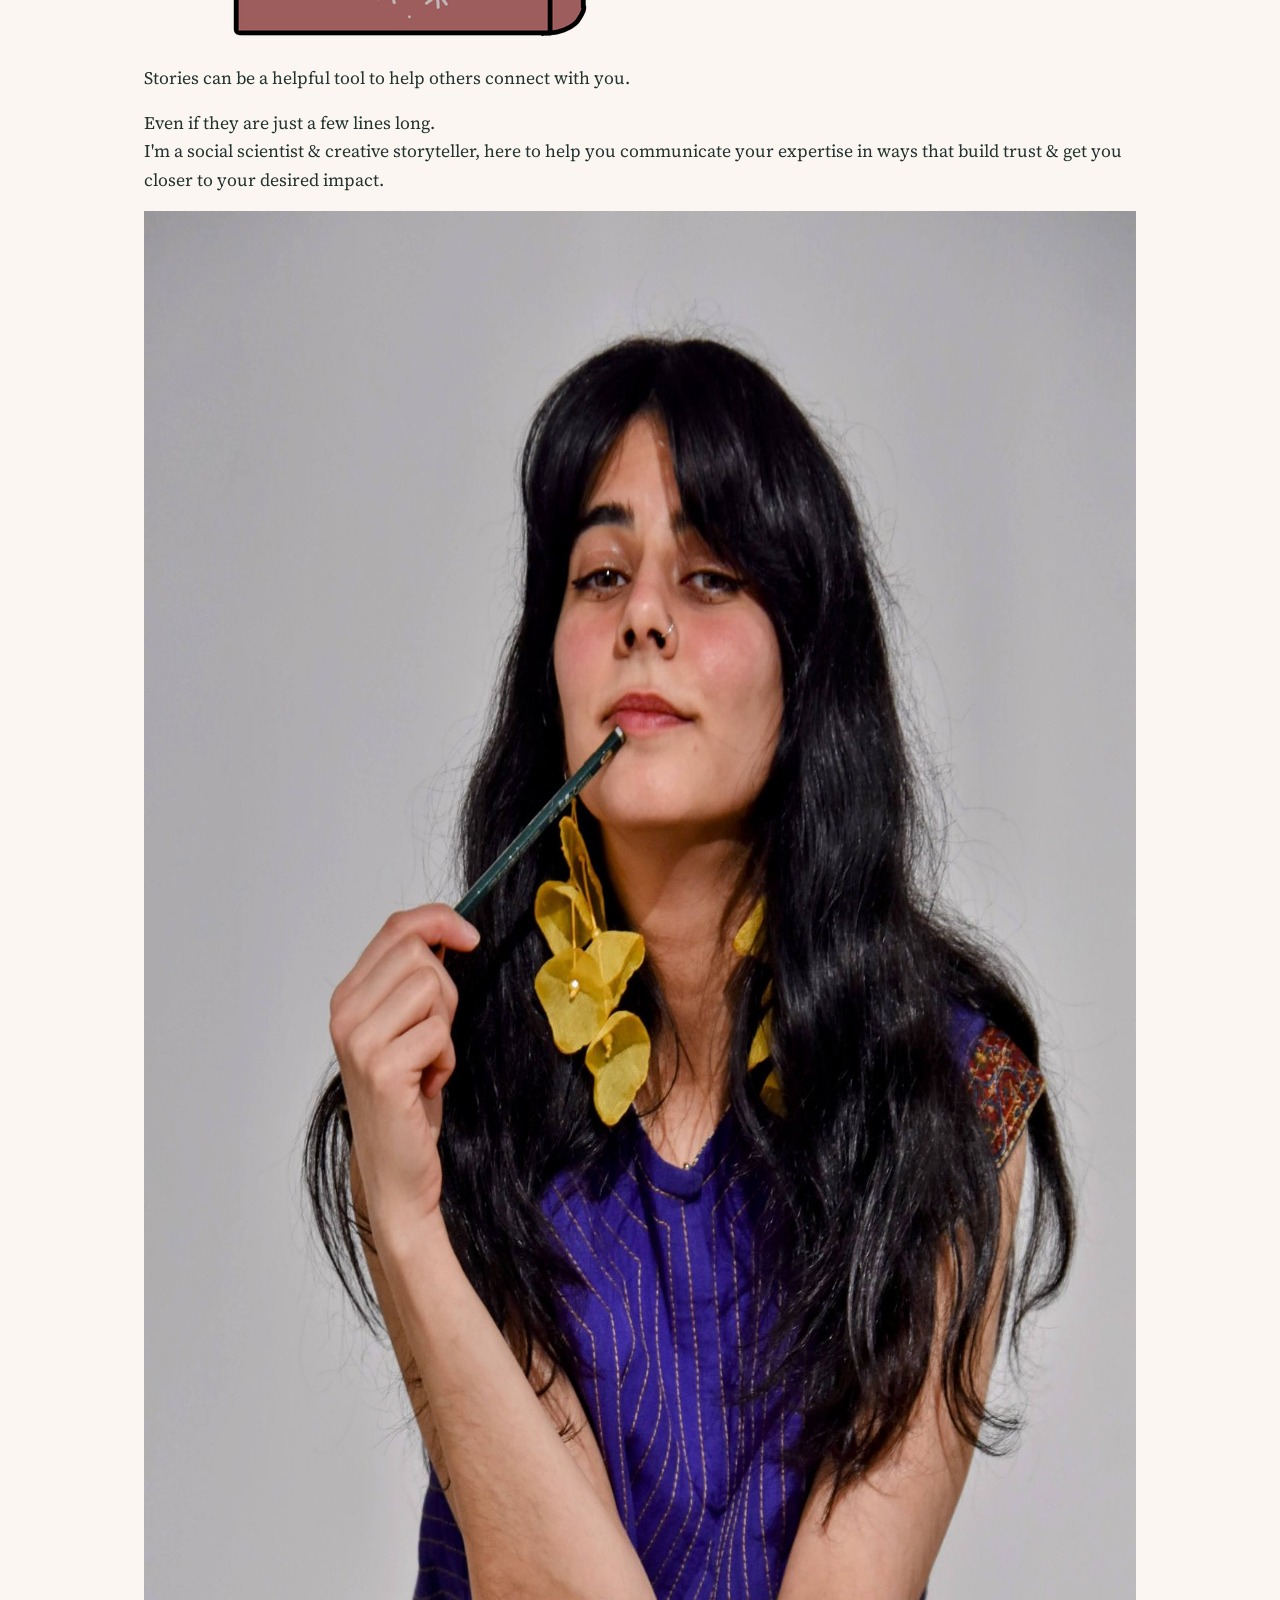
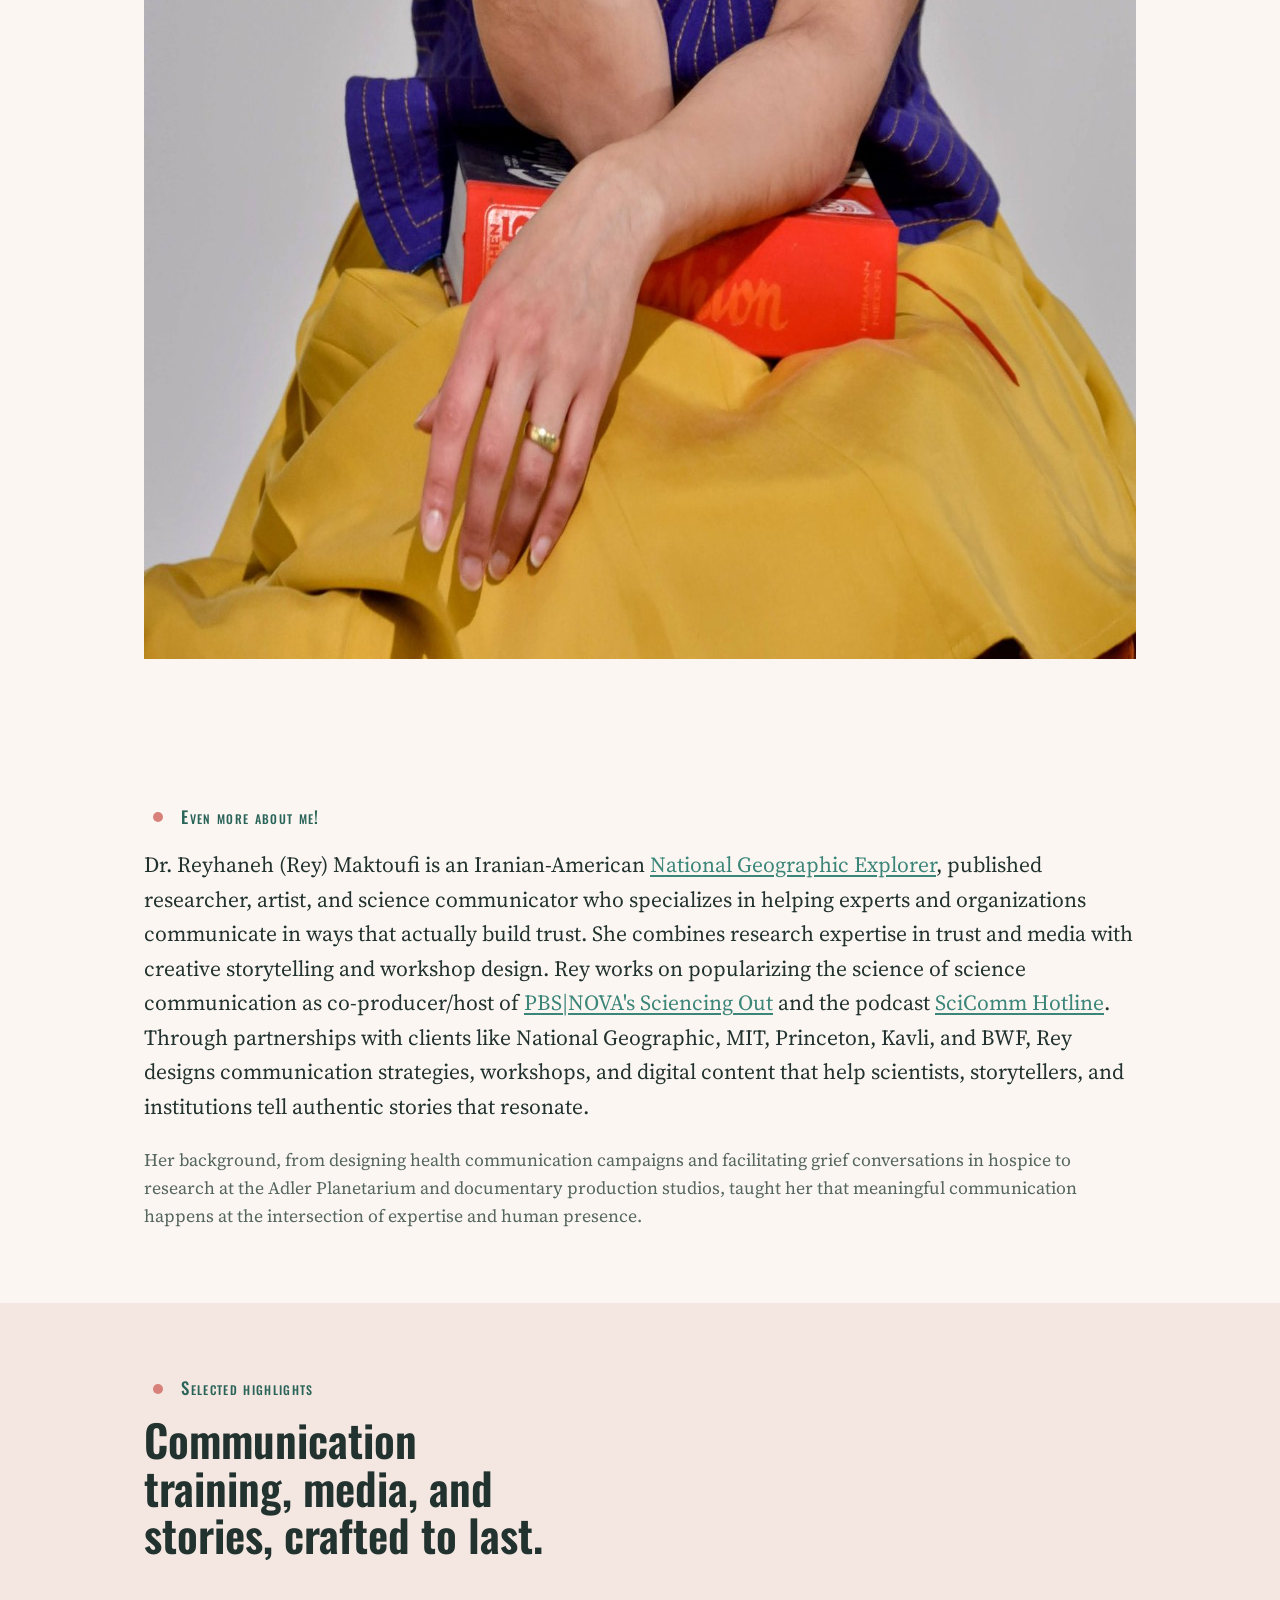
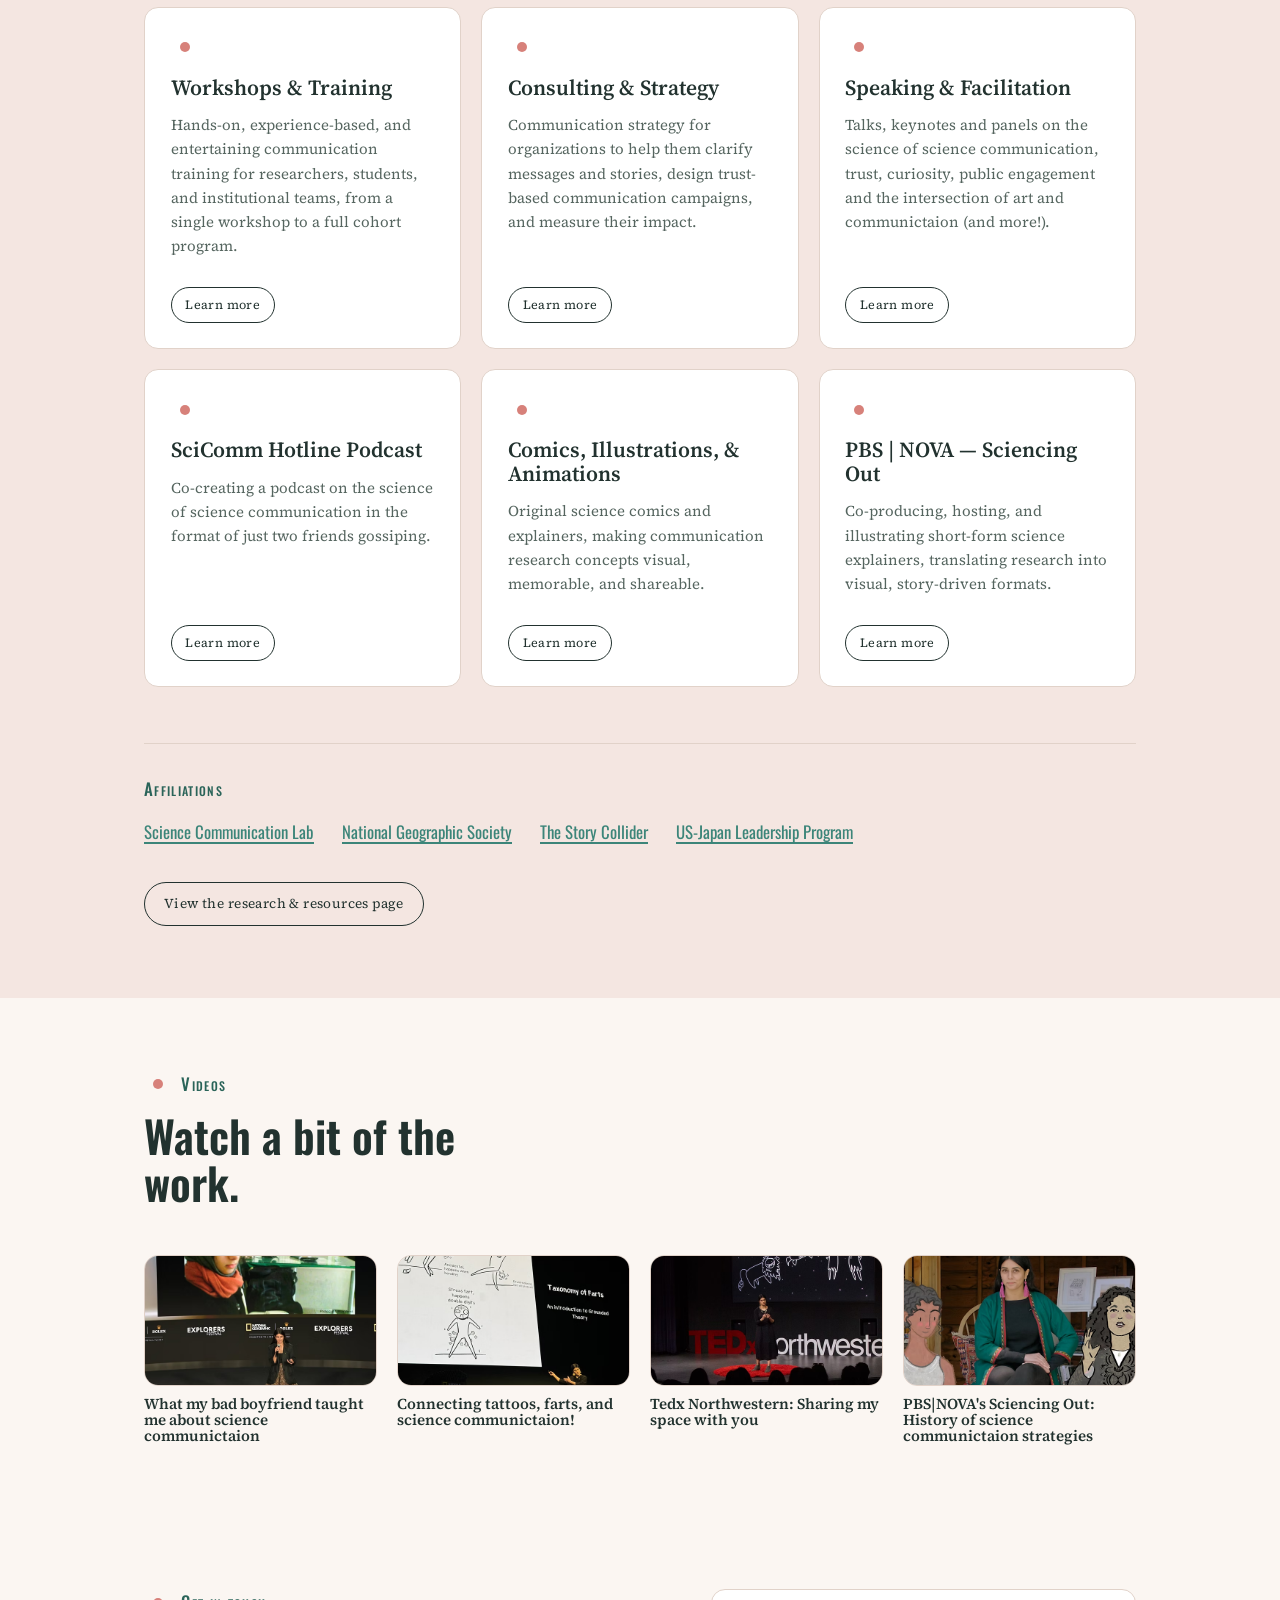
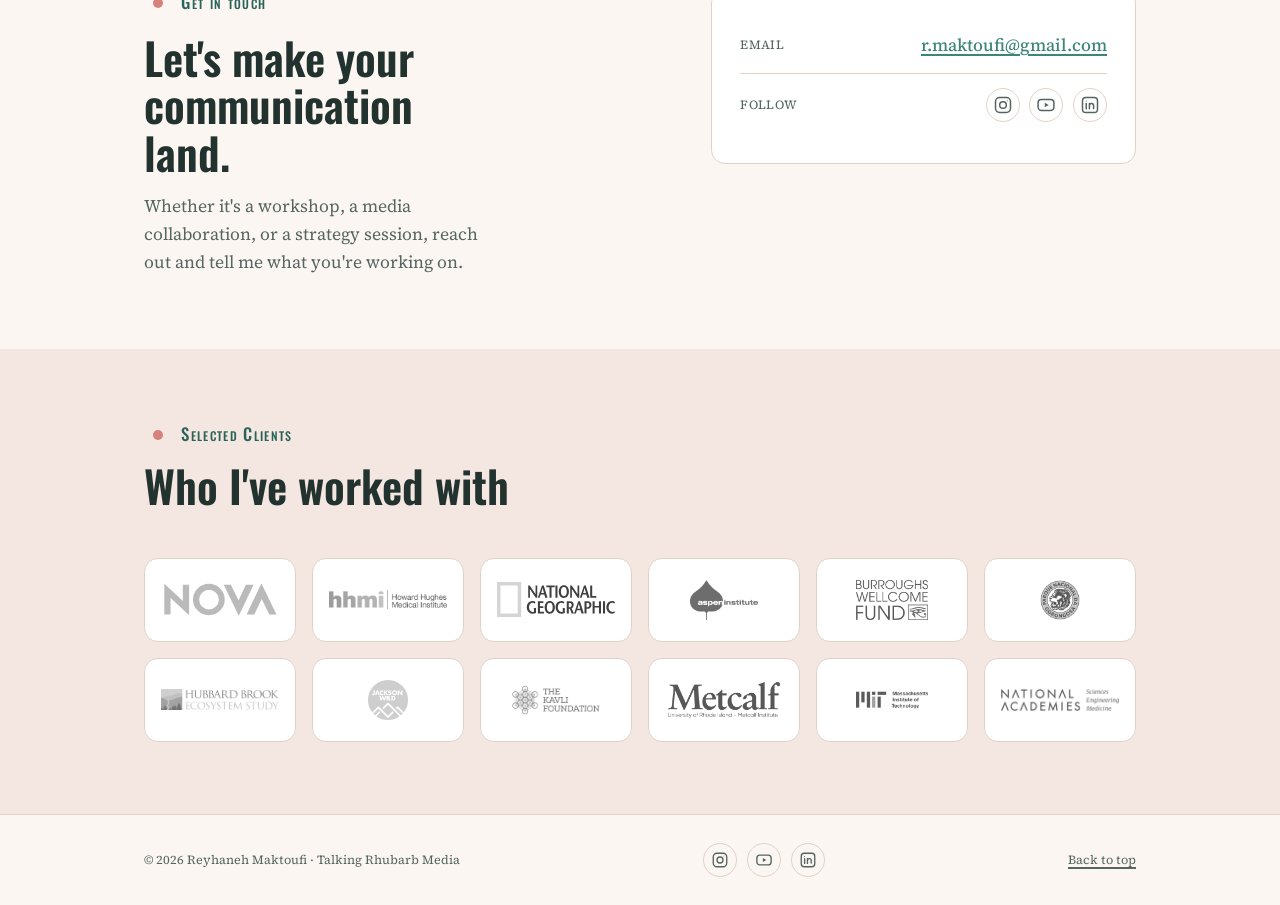
==== commit f2461cab: "Add files via upload" ====
--- a/index.html
+++ b/index.html
@@ -65,12 +65,6 @@
     <div class="hero-text">
       <p class="eyebrow"><svg class="branch-mark" width="20" height="20"><use href="#branch"/></svg> Talking Rhubarb Media</p>
       <h1>Make your expertise connect with the heart.</h1>
-      <p class="lede">
-       I'm Dr. Reyhaneh Maktoufi, a communication and narrative strategist, an artist, and
-        a National Geographic Explorer. I help researchers, leaders, institutions, and media
-        teams turn complicated work and challenging topics into campaigns and stories that build trust.
-
-      </p>
       <div class="hero-actions">
         <a class="btn btn-primary" href="#highlights">See the work</a>
         <a class="btn btn-ghost" href="#contact">Get in touch</a>
@@ -80,22 +74,75 @@
   </div>
 </section>
 
+  <!-- EXPERIMENT: scroll narrative -->
+  <section id="experiment" class="experiment">
+    <div class="wrap experiment-inner">
+
+      <div class="experiment-step">
+        <p class="experiment-prompt">Let's do an experiment:<br>How do you feel about me reading this mini-bio?</p>
+        <img class="experiment-photo experiment-photo--crop" src="assets/portrait.jpg" alt="Reyhaneh Maktoufi" width="1365" height="2048">
+        <p class="lede experiment-minibio">
+          I'm Dr. Reyhaneh Maktoufi, a communication and narrative strategist, an artist, and
+          a National Geographic Explorer. I help researchers, leaders, institutions, and media
+          teams turn complicated work and challenging topics into campaigns and stories that build trust.
+        </p>
+      </div>
+
+      <p class="experiment-prompt">You might perceive me as competent (I hope!) but you probably don't know much else about me. Am I nice? Am I honest? Am I relatable?</p>
+
+      <div class="experiment-beat">
+        <p class="experiment-statement">Being competent is not enough to get others to trust you!</p>
+        <img class="experiment-illustration" src="assets/illustration-brain.png" alt="" aria-hidden="true" loading="lazy">
+      </div>
+
+      <div class="experiment-beat">
+        <p class="experiment-prompt">Think Dr. Frankenstein or all the evil scientists of movies!</p>
+        <img class="experiment-illustration" src="assets/illustration-heart.png" alt="" aria-hidden="true" loading="lazy">
+      </div>
+
+      <p class="experiment-statement">You also need to show that you are caring, honest, and empathetic.</p>
+
+      <p class="experiment-prompt">Ok let's try something else&hellip;</p>
+
+      <div class="experiment-story">
+        <p>When I was a teenager, I had a Metallica/Nirvana phase. I thought I'd grow up to be this dark, mysterious, cool girl, but unfortunately for teenage Rey, I grew up to be delightful!! I love colors and fun, I'm definitely an over-sharer, and I spend a significant part of my work getting cool experts to open up and be vulnerable.</p>
+        <p>I worked in a hospice in Iran as a grief facilitator for about three years. Families often wanted their dying loved ones to stay positive, fight, or do something different, but what my patients really wanted was for someone to be there, listen, and help them slow down and experience the small beautiful moment &mdash; and more than a decade later, I see that most of us, when facing challenges, don't want to be persuaded, but supported, seen, and heard.</p>
+      </div>
+
+      <div class="experiment-beat">
+        <p class="experiment-prompt">How do you feel about me now? Do you have a better understanding of why I do what I do? About my personality? The kind of person I am?</p>
+        <img class="experiment-illustration" src="assets/illustration-book.png" alt="" aria-hidden="true" loading="lazy">
+      </div>
+
+      <div class="experiment-beat">
+        <p class="experiment-statement">Stories can be a helpful tool to help others connect with you.</p>
+        <p class="experiment-prompt">Even if they are just a few lines long.</p>
+      </div>
+
+      <div class="experiment-step experiment-step--reveal">
+        <p class="experiment-statement experiment-statement--tagline">I'm a social scientist &amp; creative storyteller, here to help you communicate your expertise in ways that build trust &amp; get you closer to your desired impact.</p>
+        <div class="experiment-reveal-frame" id="experiment-reveal-frame">
+          <img class="experiment-photo experiment-photo--full" src="assets/portrait.jpg" alt="Reyhaneh Maktoufi" width="1365" height="2048">
+        </div>
+      </div>
+
+    </div>
+  </section>
+
   <!-- ABOUT -->
   <section id="about">
     <div class="wrap">
-      <div class="about-grid">
-        <img class="about-photo" src="profile-pic-2025.jpg" alt="Reyhaneh Maktoufi">
-        <div class="about-copy">
-          <p>
-            Dr. Reyhaneh (Rey) Maktoufi is an Iranian-American <a href="https://www.nationalgeographic.com/impact/article/reyhaneh-maktoufi-explorer-story">National Geographic Explorer</a>, 
-               published researcher, artist, and science communicator who specializes in helping experts and organizations communicate in ways that actually build trust.
-She combines research expertise in trust and media with creative storytelling and workshop design. Rey works on popularizing the science of science communication as co-producer/host of <a href="https://www.youtube.com/playlist?list=PLXVeNOAZ_vZ5_AjzvHIQ2l7lDJcxUqaG6"> PBS|NOVA's Sciencing Out</a> and the podcast <a href="https://www.phuturedoctors.com/scicomm/hotline"> SciComm Hotline</a>. 
+      <p class="eyebrow"><svg class="branch-mark" width="18" height="18"><use href="#branch"/></svg> Even more about me!</p>
+      <div class="about-copy">
+        <p>
+          Dr. Reyhaneh (Rey) Maktoufi is an Iranian-American <a href="https://www.nationalgeographic.com/impact/article/reyhaneh-maktoufi-explorer-story">National Geographic Explorer</a>,
+             published researcher, artist, and science communicator who specializes in helping experts and organizations communicate in ways that actually build trust.
+She combines research expertise in trust and media with creative storytelling and workshop design. Rey works on popularizing the science of science communication as co-producer/host of <a href="https://www.youtube.com/playlist?list=PLXVeNOAZ_vZ5_AjzvHIQ2l7lDJcxUqaG6"> PBS|NOVA's Sciencing Out</a> and the podcast <a href="https://www.phuturedoctors.com/scicomm/hotline"> SciComm Hotline</a>.
 Through partnerships with clients like National Geographic, MIT, Princeton, Kavli, and BWF, Rey designs communication strategies, workshops, and digital content that help scientists, storytellers, and institutions tell authentic stories that resonate.
-          </p>
-          <p>
-            Her background, from designing health communication campaigns and facilitating grief conversations in hospice to research at the Adler Planetarium and documentary production studios, taught her that meaningful communication happens at the intersection of expertise and human presence. 
-          </p>
-        </div>
+        </p>
+        <p>
+          Her background, from designing health communication campaigns and facilitating grief conversations in hospice to research at the Adler Planetarium and documentary production studios, taught her that meaningful communication happens at the intersection of expertise and human presence.
+        </p>
       </div>
     </div>
   </section>
@@ -334,6 +381,26 @@
   window.addEventListener('scroll', onScroll, { passive: true });
 })();
 </script>
-     
+<script>
+(function () {
+  const frame = document.getElementById('experiment-reveal-frame');
+  if (!frame || !('IntersectionObserver' in window)) {
+    if (frame) frame.classList.add('is-revealed');
+    return;
+  }
+
+  const io = new IntersectionObserver((entries) => {
+    entries.forEach((entry) => {
+      if (entry.isIntersecting) {
+        frame.classList.add('is-revealed');
+        io.unobserve(frame);
+      }
+    });
+  }, { threshold: 0, rootMargin: '0px 0px -20% 0px' });
+
+  io.observe(frame);
+})();
+</script>
+
 </body>
 </html>
--- a/styles.css
+++ b/styles.css
@@ -69,6 +69,7 @@
   outline-offset: 3px;
 }
 
+
 .wrap {
   max-width: var(--content-w);
   margin-inline: auto;
@@ -168,6 +169,8 @@
 .nav-links a:hover { color: var(--teal-deep); }
 
 /* --- Hero --- */
+
+
 .hero {
   padding-block: clamp(3.5rem, 10vw, 7rem) clamp(1.5rem, 4vw, 2.5rem);
 }
@@ -195,10 +198,13 @@
 @media (min-width: 780px) {
   .hero-grid { grid-template-columns: 1.15fr 0.85fr; }
 }
+
 .hero-image {
   width: 100%;
-  max-width: 380px;
+  max-width: 220px; /* keep whatever value you landed on */
   justify-self: center;
+  transition: transform 0.25s ease-out;
+  will-change: transform;
 }
 
 .btn {
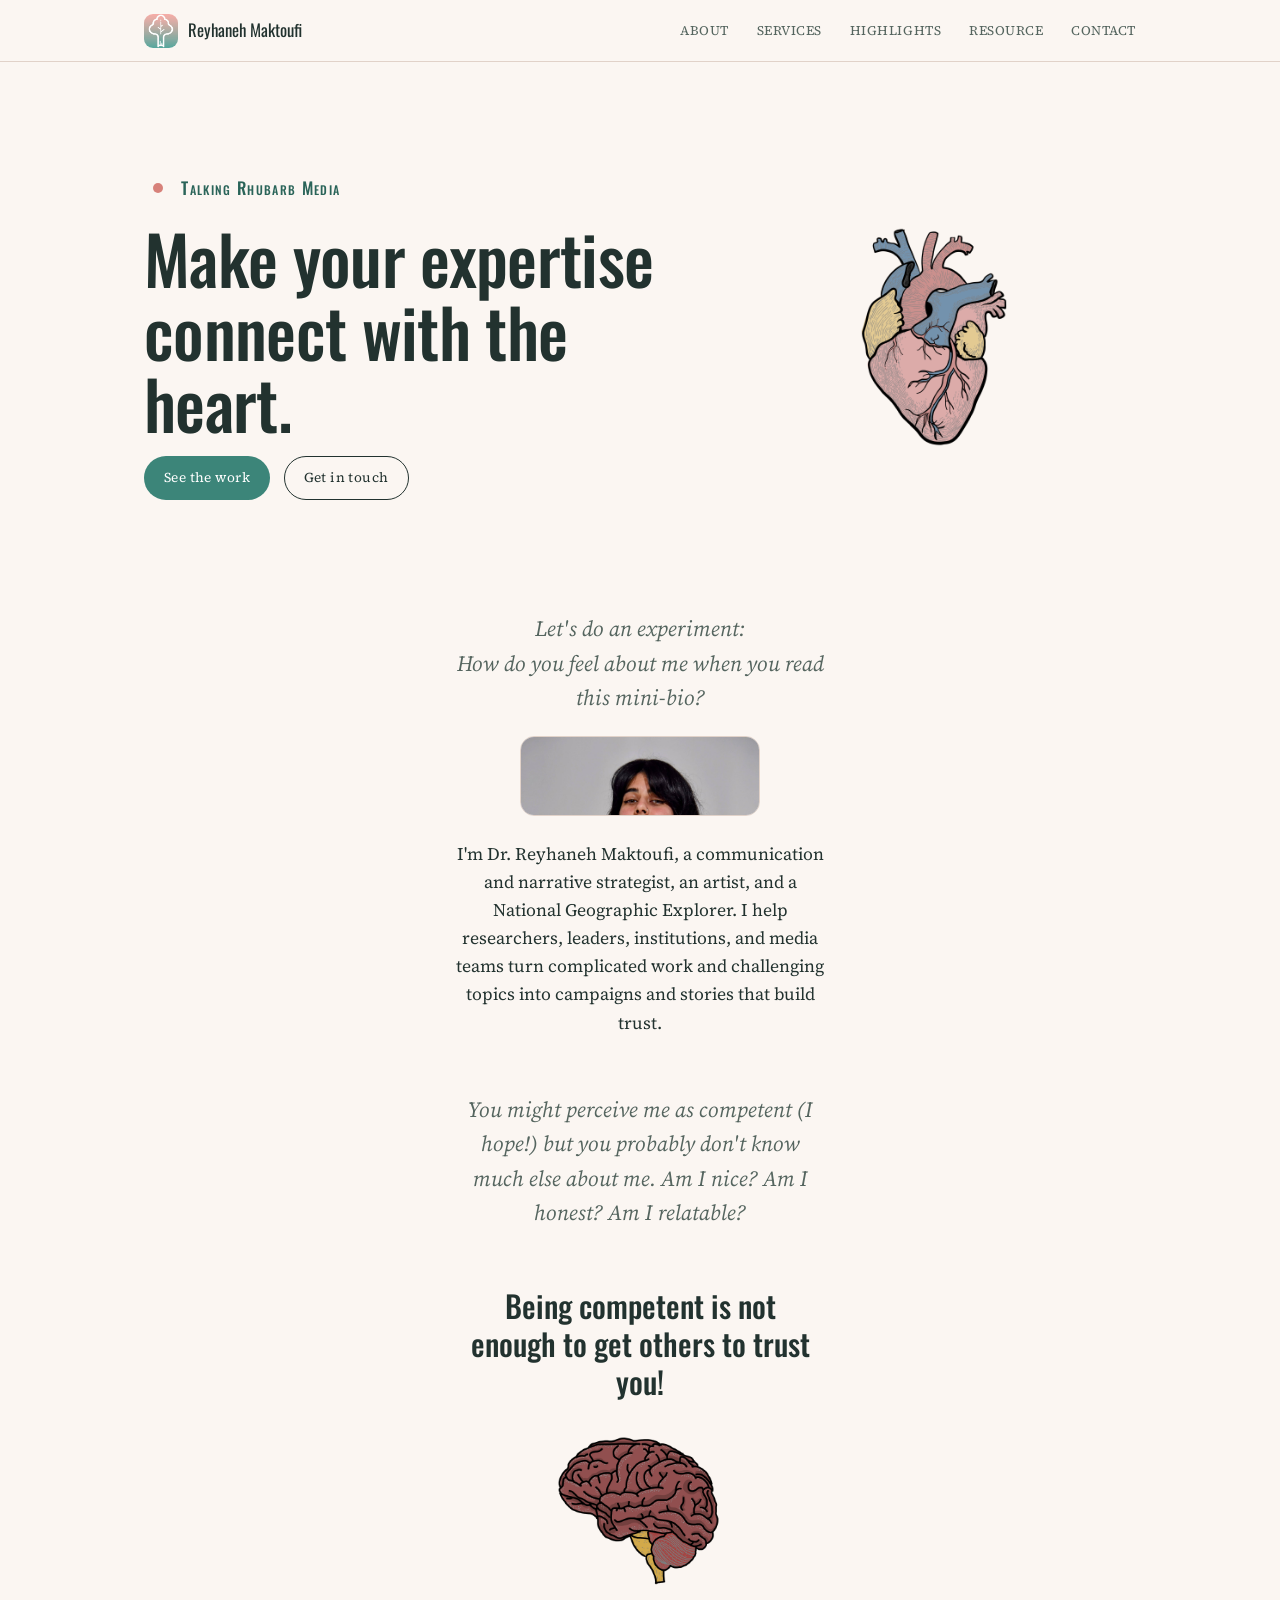
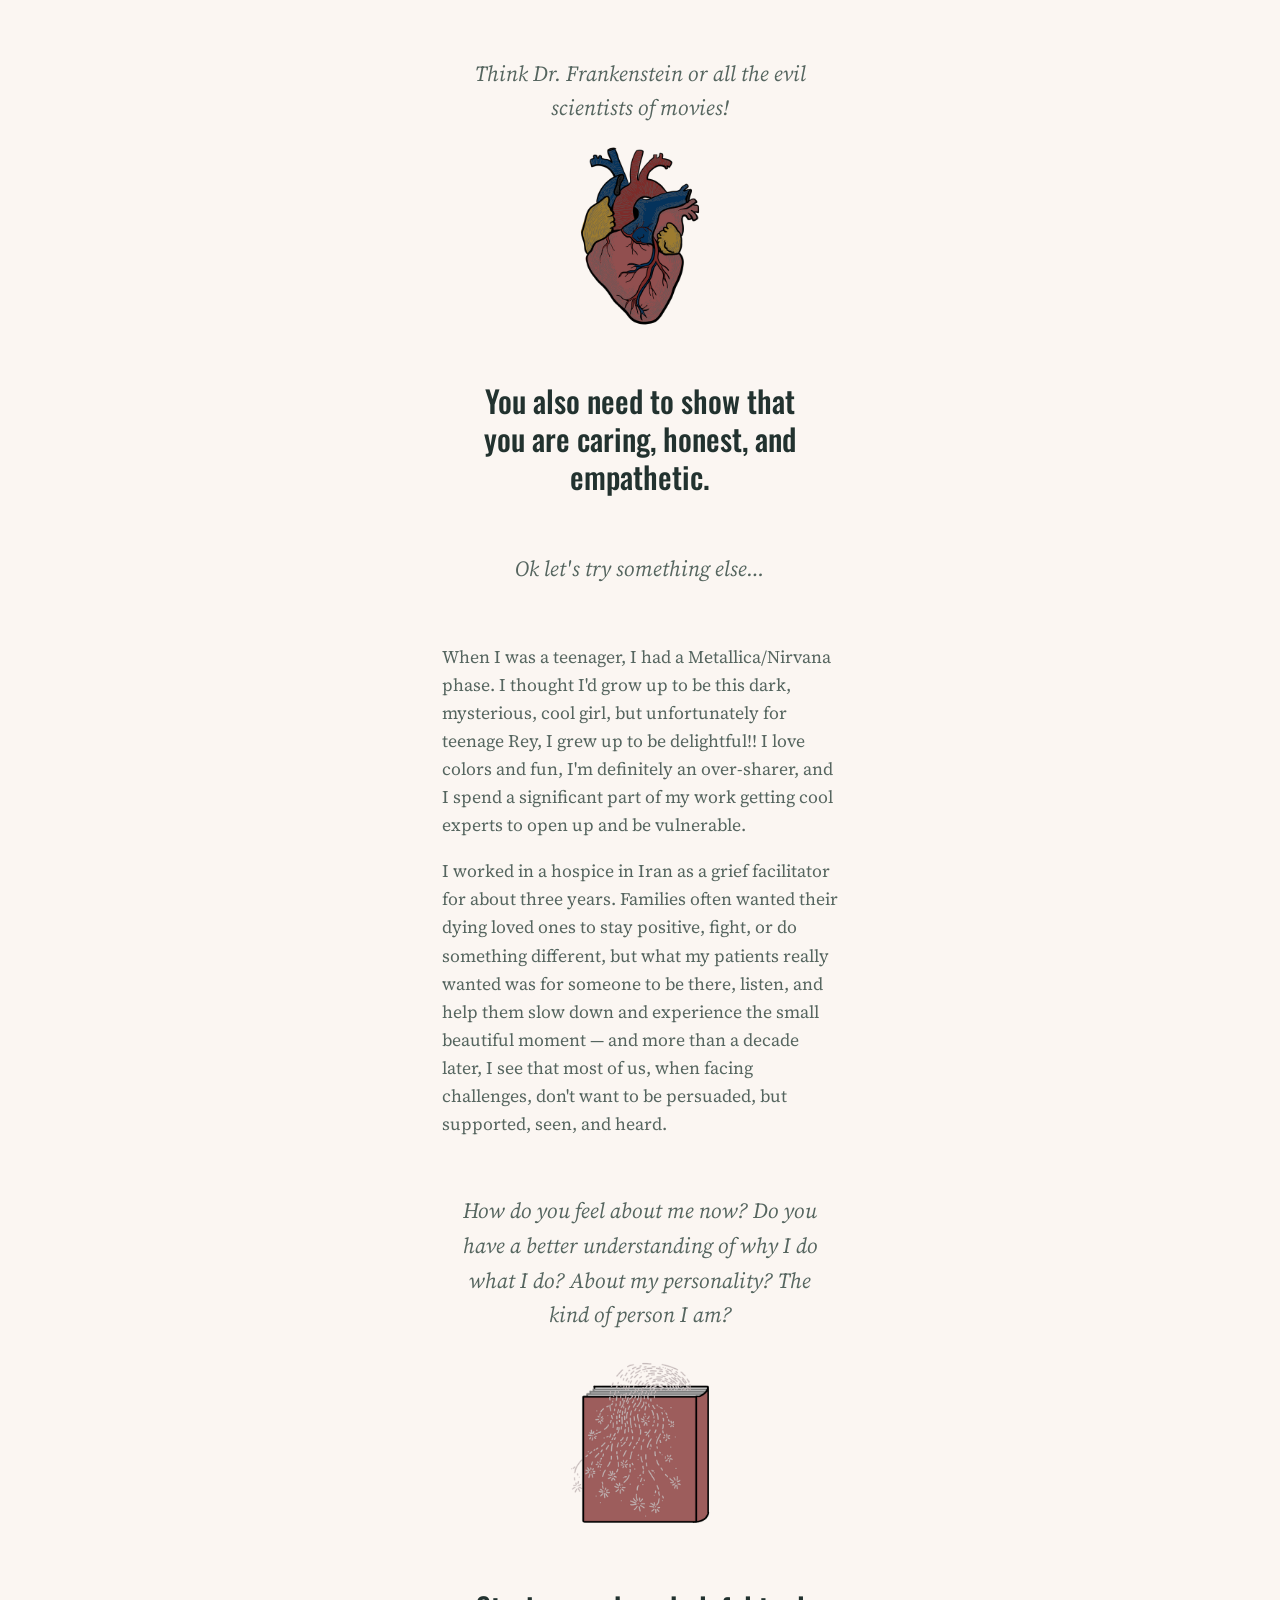
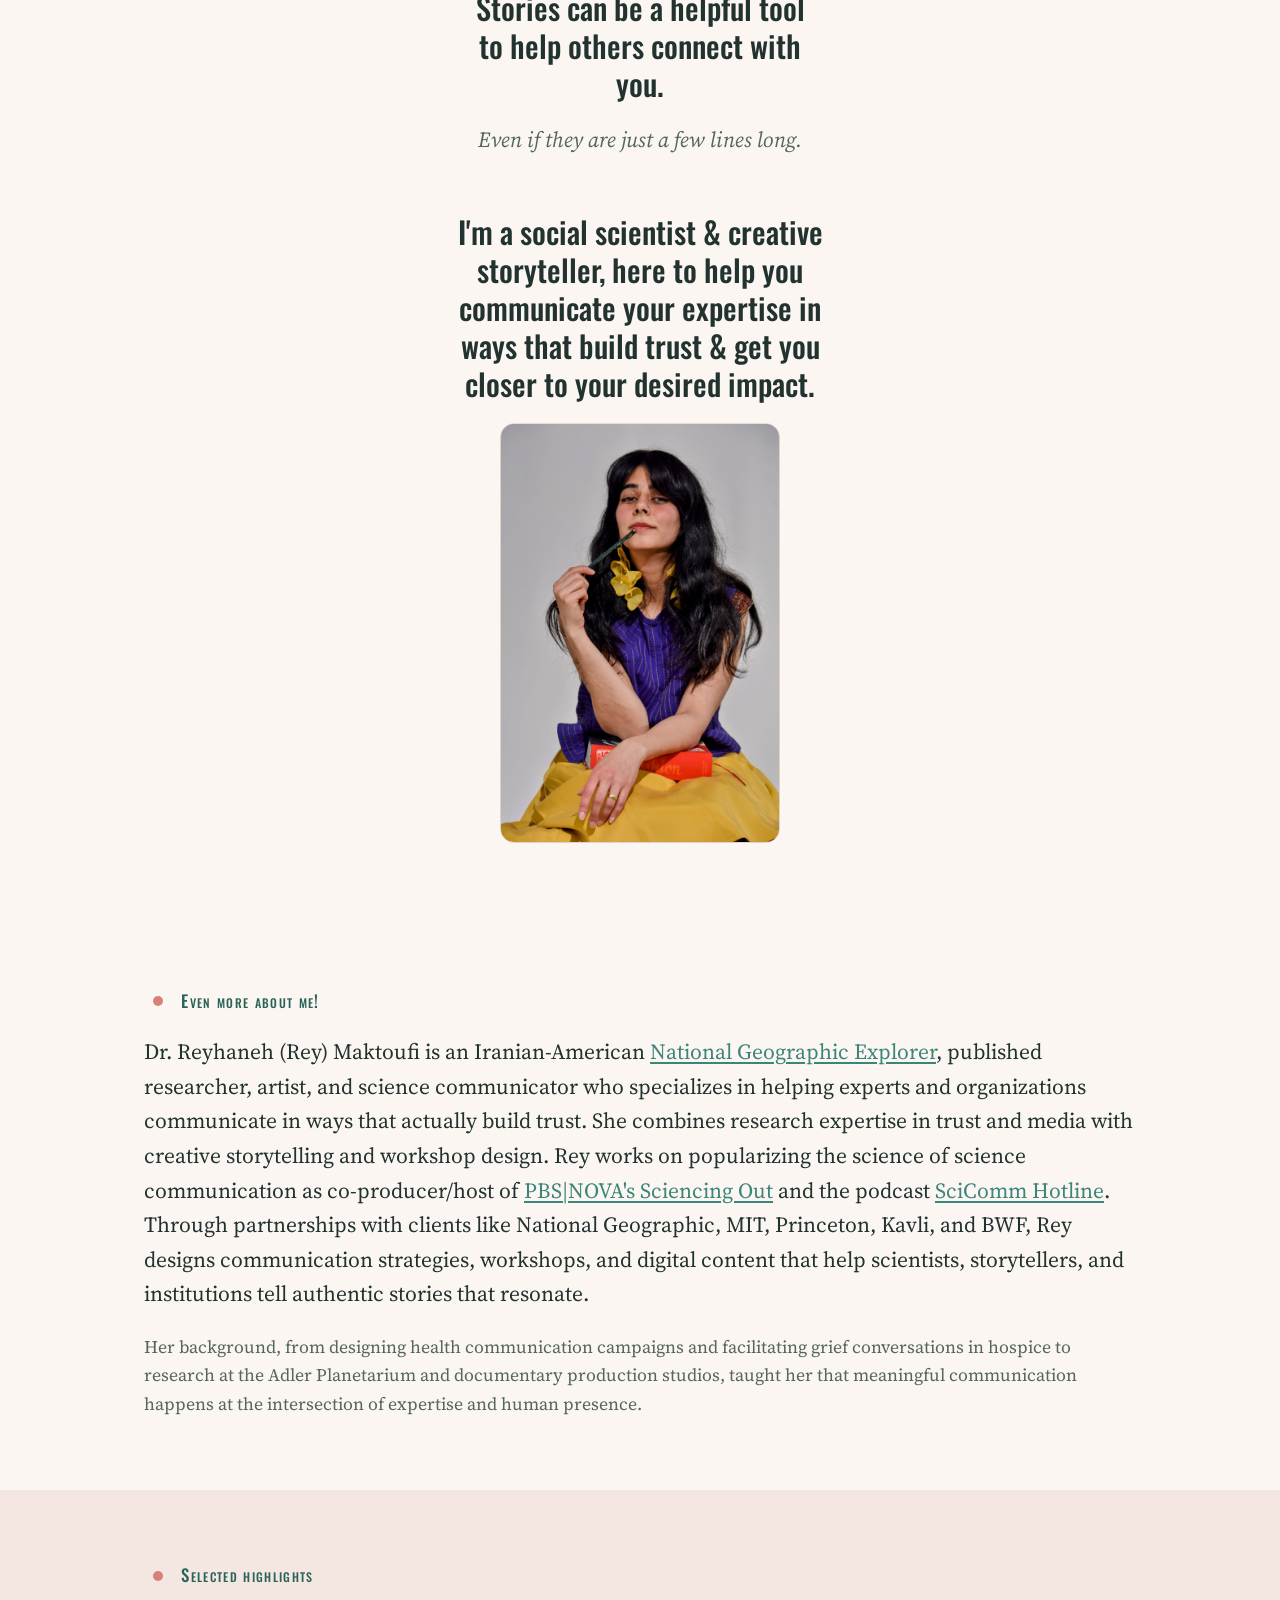
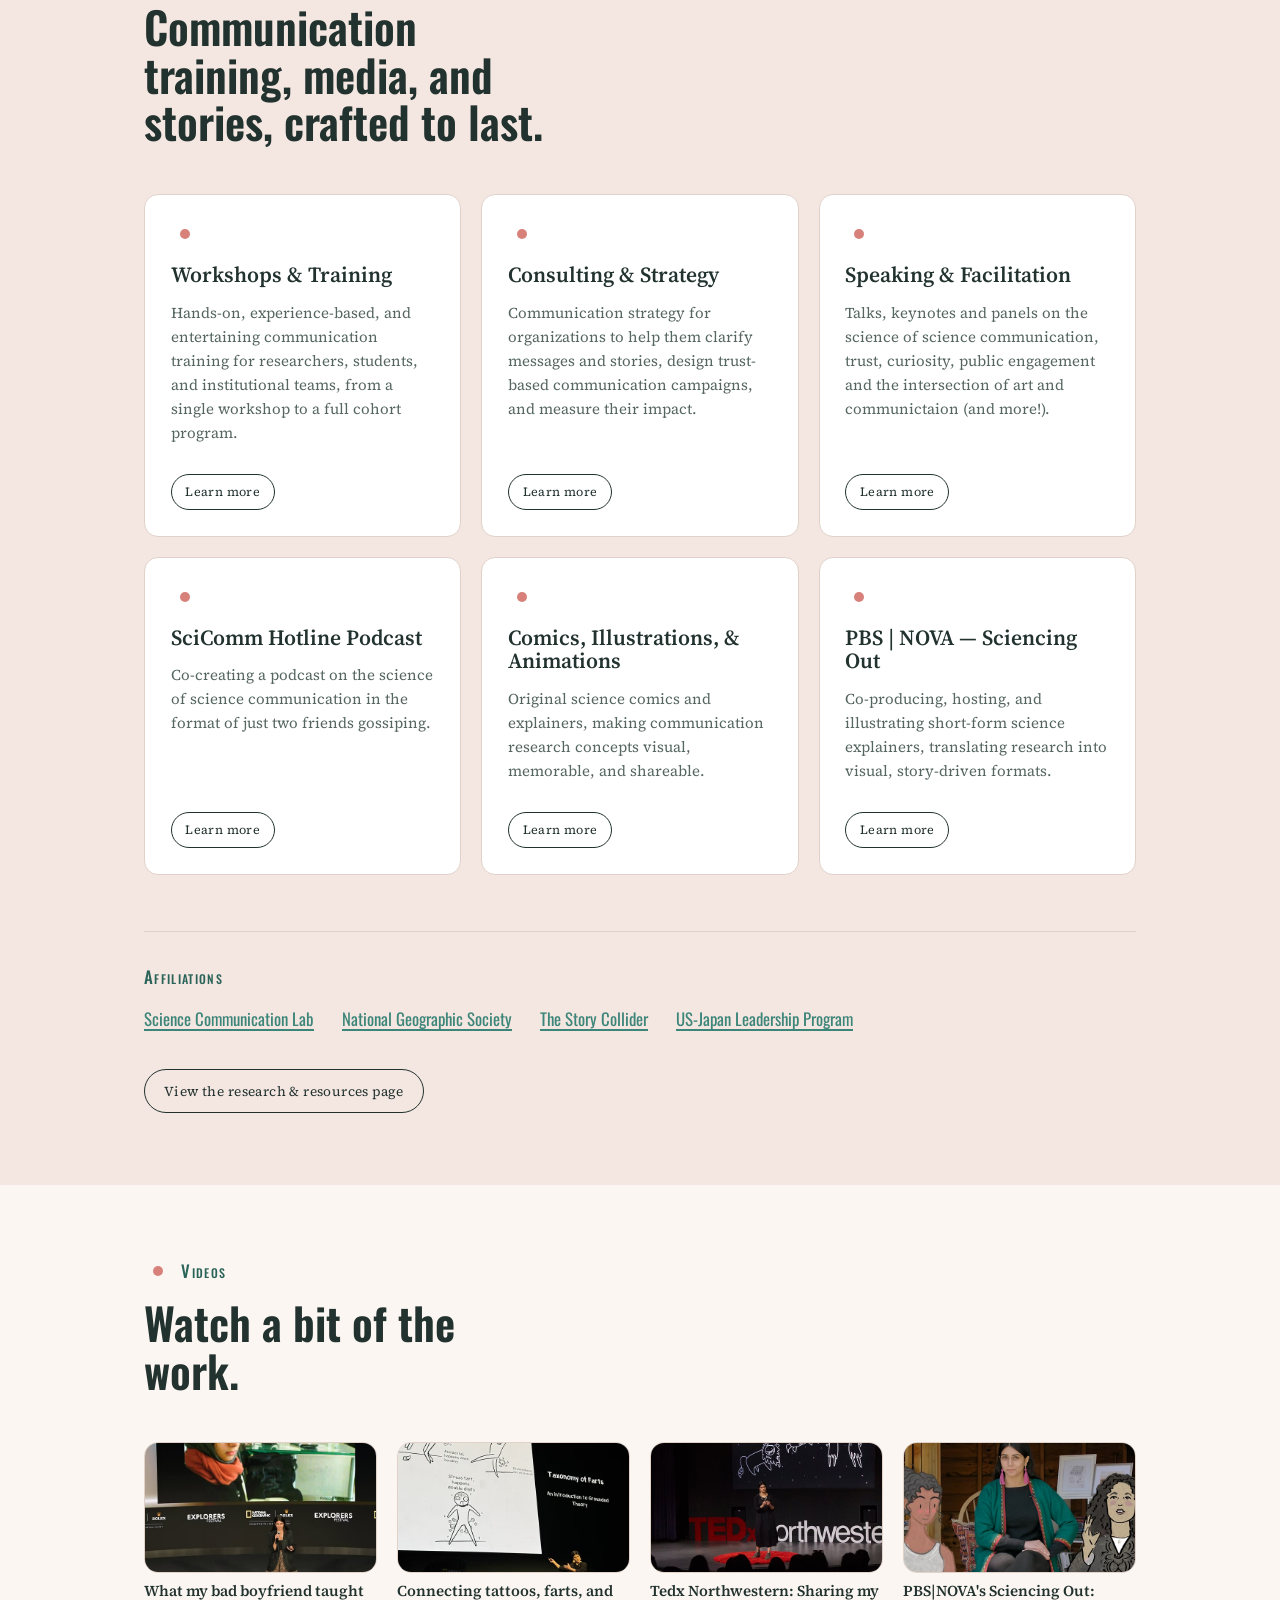
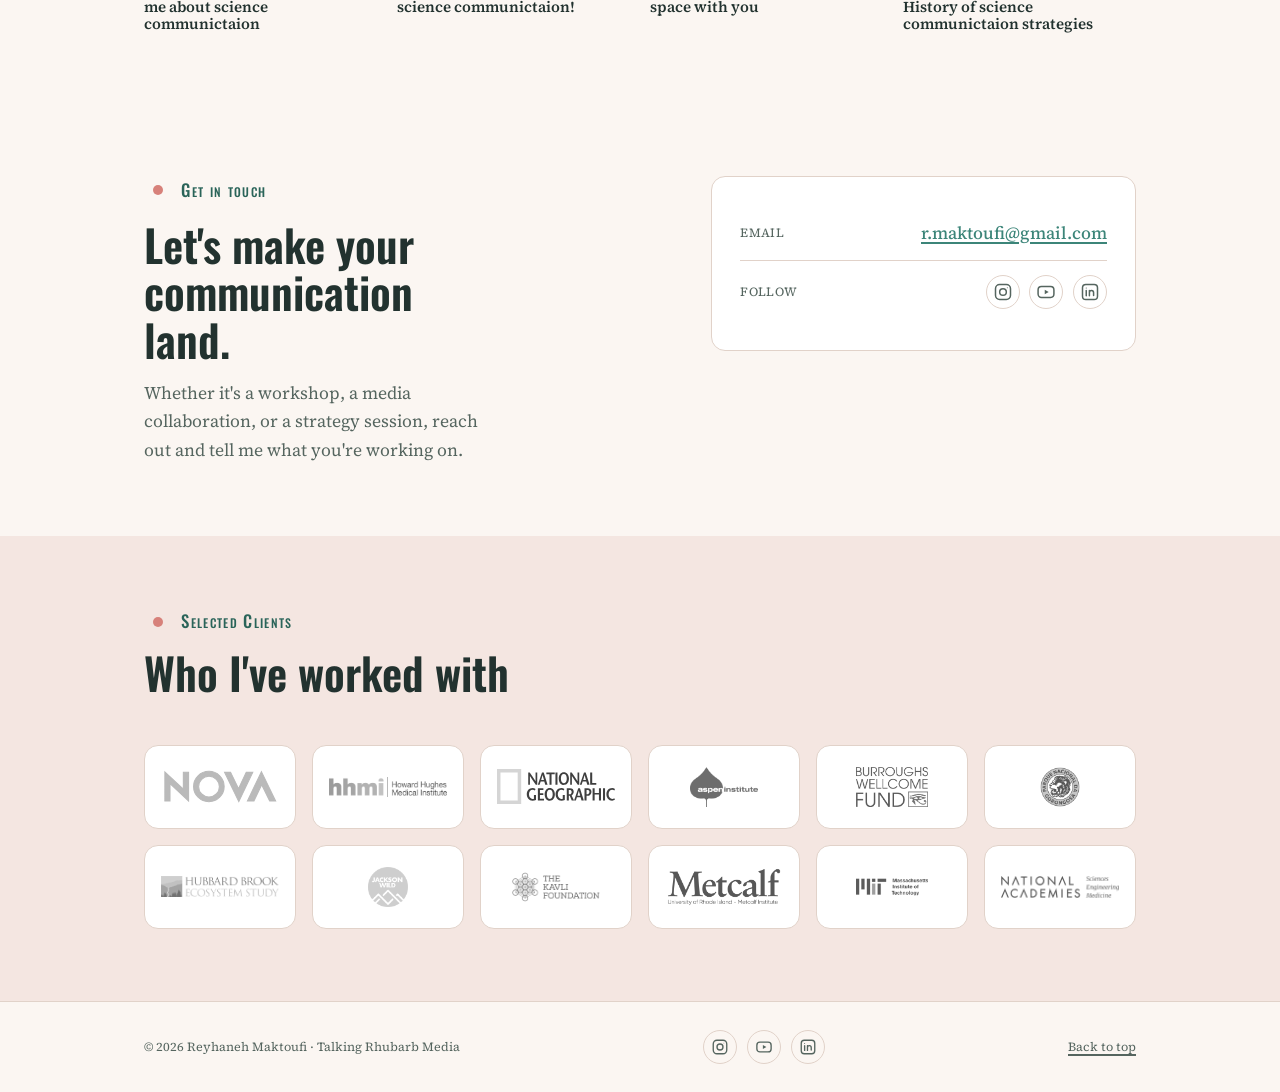
==== commit 3b2d0e8b: "Update index.html" ====
--- a/index.html
+++ b/index.html
@@ -79,7 +79,7 @@
     <div class="wrap experiment-inner">
 
       <div class="experiment-step">
-        <p class="experiment-prompt">Let's do an experiment:<br>How do you feel about me reading this mini-bio?</p>
+        <p class="experiment-prompt">Let's do an experiment:<br>How do you feel about me when you read this mini-bio?</p>
         <img class="experiment-photo experiment-photo--crop" src="assets/portrait.jpg" alt="Reyhaneh Maktoufi" width="1365" height="2048">
         <p class="lede experiment-minibio">
           I'm Dr. Reyhaneh Maktoufi, a communication and narrative strategist, an artist, and
--- a/styles.css
+++ b/styles.css
@@ -239,25 +239,113 @@
 .section-head .eyebrow { margin-bottom: 0.85rem; }
 
 /* --- About --- */
-.about-grid {
-  display: grid;
-  gap: clamp(2rem, 5vw, 3.5rem);
-  grid-template-columns: 1fr;
-}
-@media (min-width: 780px) {
-  .about-grid { grid-template-columns: 0.85fr 1.15fr; align-items: start; }
-}
-
-.about-photo {
-  width: 100%;
-  aspect-ratio: 2795 / 4192;
-  object-fit: contain;
-  background: transparent;
-  display: block;
-}
+#about .eyebrow { margin-bottom: 1.25rem; }
 
 .about-copy p { color: var(--ink-soft); }
 .about-copy p:first-child { color: var(--ink); font-size: var(--step-lg); }
+
+/* --- Experiment: scroll narrative bio --- */
+.experiment {
+  padding-block: clamp(2.5rem, 6vw, 4.5rem);
+}
+.experiment-inner {
+  max-width: 42rem;
+  display: flex;
+  flex-direction: column;
+  align-items: center;
+  gap: clamp(2.25rem, 6vw, 3.5rem);
+  text-align: center;
+}
+
+.experiment-step,
+.experiment-beat {
+  display: flex;
+  flex-direction: column;
+  align-items: center;
+  gap: 1.25rem;
+}
+
+.experiment-prompt {
+  font-family: var(--font-body);
+  font-style: italic;
+  color: var(--ink-soft);
+  font-size: var(--step-lg);
+  max-width: 34ch;
+  margin: 0;
+}
+
+.experiment-statement {
+  font-family: var(--font-display);
+  font-weight: 500;
+  color: var(--ink);
+  font-size: var(--step-h3);
+  line-height: 1.25;
+  max-width: 22ch;
+  margin: 0;
+}
+.experiment-statement em {
+  font-family: var(--font-body);
+  font-style: italic;
+  font-weight: 400;
+  font-size: var(--step-lg);
+  color: var(--ink-soft);
+  display: block;
+  margin-top: 0.6rem;
+}
+.experiment-statement--tagline {
+  max-width: 26ch;
+}
+
+.experiment-minibio {
+  margin-top: 0.25rem;
+  max-width: 42ch;
+}
+
+.experiment-story {
+  max-width: 44ch;
+  text-align: left;
+  color: var(--ink-soft);
+}
+
+.experiment-illustration {
+  width: 100%;
+  max-width: 180px;
+  color: var(--teal);
+}
+
+.experiment-photo--crop {
+  width: 100%;
+  height: auto;
+  max-width: 240px;
+  aspect-ratio: 3 / 1;
+  object-fit: cover;
+  object-position: top center;
+  border: 1px solid var(--line);
+  border-radius: var(--radius);
+  background: var(--card-bg);
+}
+
+.experiment-reveal-frame {
+  width: 100%;
+  max-width: 280px;
+  aspect-ratio: 1365 / 2048;
+  overflow: hidden;
+  border: 1px solid var(--line);
+  border-radius: var(--radius);
+  background: var(--card-bg);
+  clip-path: inset(0 0 78% 0);
+  transition: clip-path 1.1s cubic-bezier(0.2, 0.8, 0.2, 1);
+}
+.experiment-reveal-frame.is-revealed {
+  clip-path: inset(0 0 0% 0);
+}
+.experiment-photo--full {
+  width: 100%;
+  height: 100%;
+  object-fit: cover;
+  object-position: top center;
+  display: block;
+}
 
 .tags {
   display: flex;
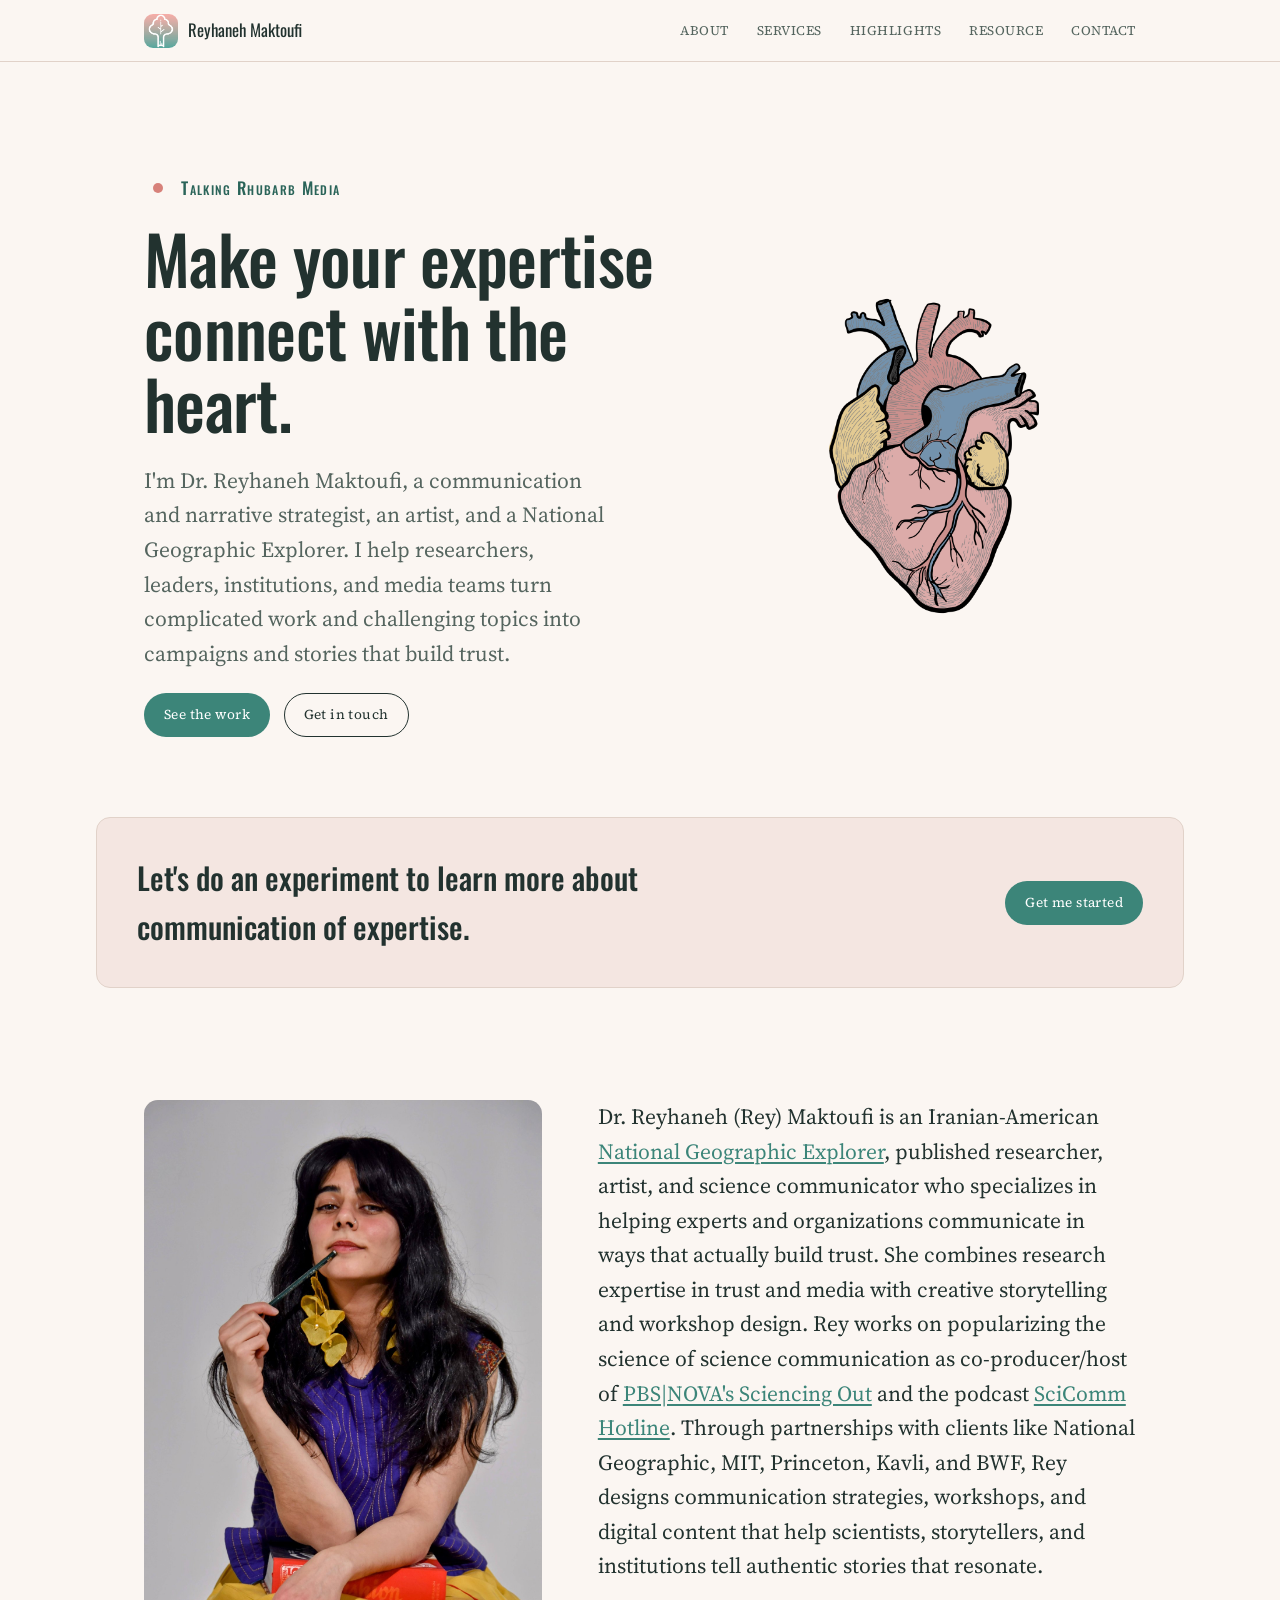
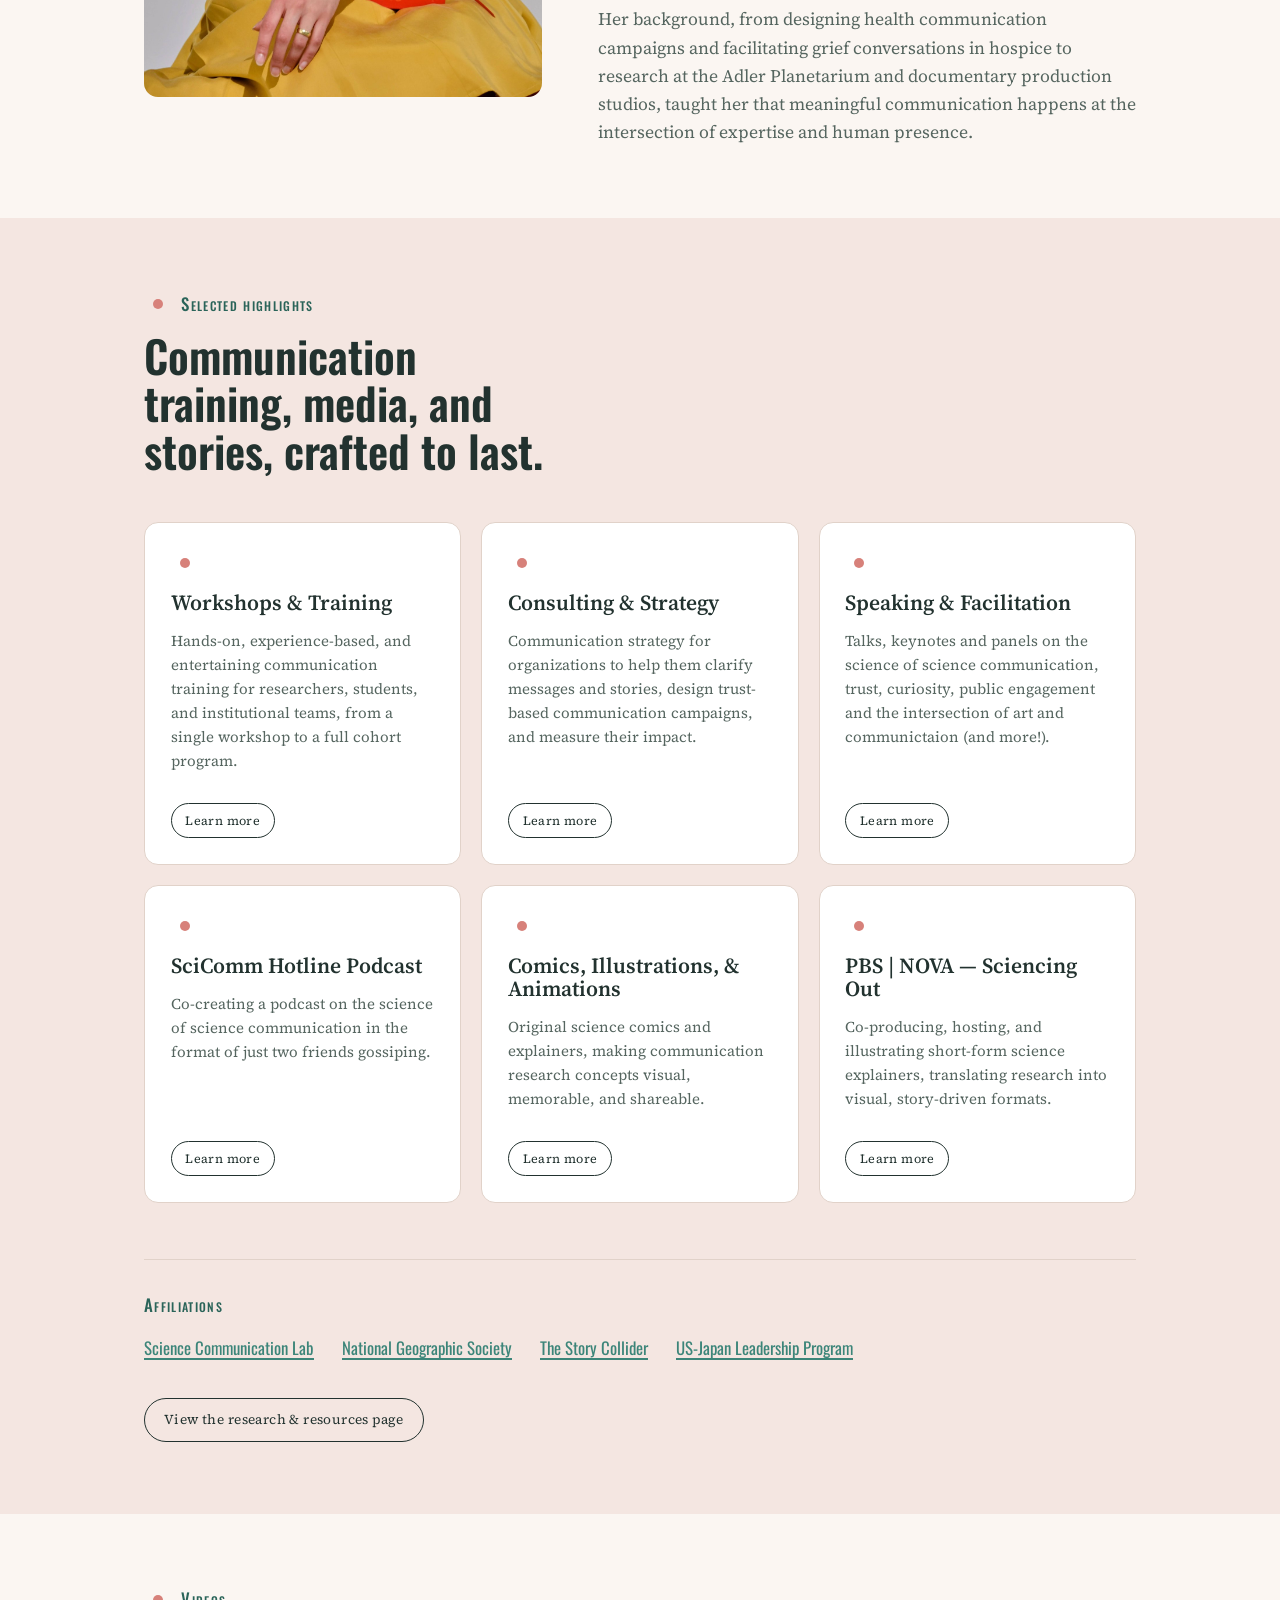
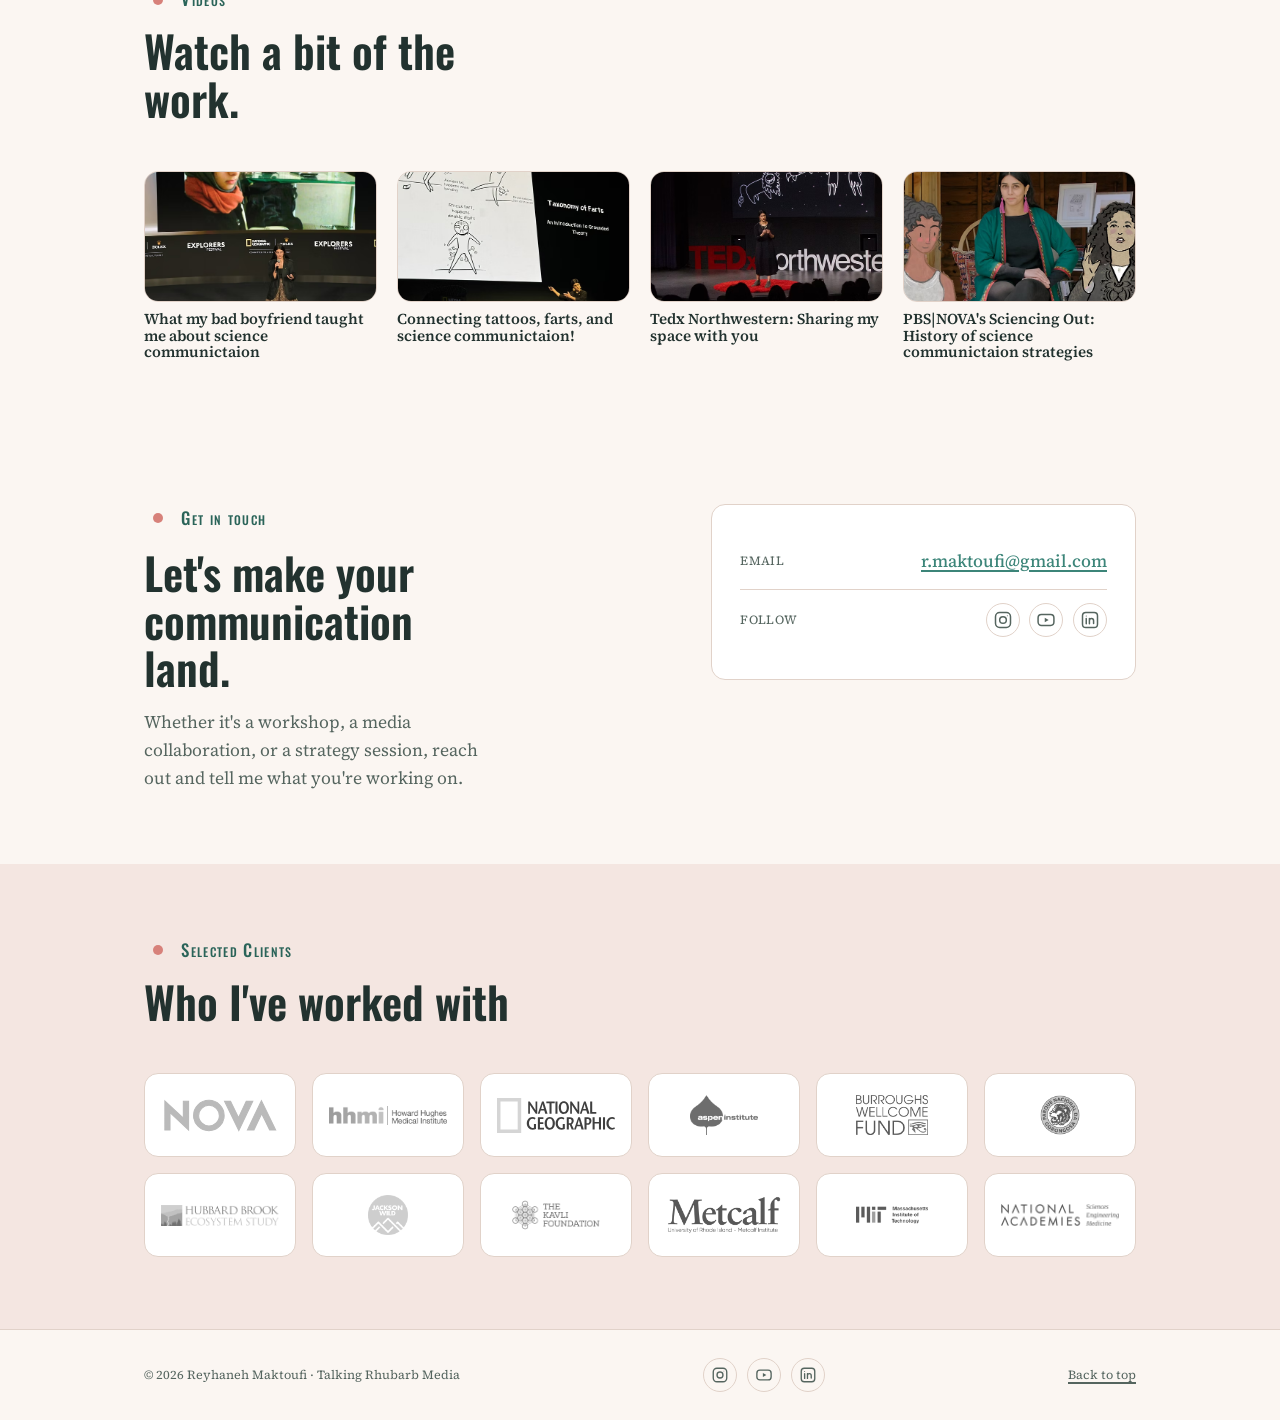
==== commit a1dae1c2: "Add files via upload" ====
--- a/index.html
+++ b/index.html
@@ -65,6 +65,11 @@
     <div class="hero-text">
       <p class="eyebrow"><svg class="branch-mark" width="20" height="20"><use href="#branch"/></svg> Talking Rhubarb Media</p>
       <h1>Make your expertise connect with the heart.</h1>
+      <p class="lede">
+        I'm Dr. Reyhaneh Maktoufi, a communication and narrative strategist, an artist, and
+        a National Geographic Explorer. I help researchers, leaders, institutions, and media
+        teams turn complicated work and challenging topics into campaigns and stories that build trust.
+      </p>
       <div class="hero-actions">
         <a class="btn btn-primary" href="#highlights">See the work</a>
         <a class="btn btn-ghost" href="#contact">Get in touch</a>
@@ -74,75 +79,30 @@
   </div>
 </section>
 
-  <!-- EXPERIMENT: scroll narrative -->
-  <section id="experiment" class="experiment">
-    <div class="wrap experiment-inner">
-
-      <div class="experiment-step">
-        <p class="experiment-prompt">Let's do an experiment:<br>How do you feel about me when you read this mini-bio?</p>
-        <img class="experiment-photo experiment-photo--crop" src="assets/portrait.jpg" alt="Reyhaneh Maktoufi" width="1365" height="2048">
-        <p class="lede experiment-minibio">
-          I'm Dr. Reyhaneh Maktoufi, a communication and narrative strategist, an artist, and
-          a National Geographic Explorer. I help researchers, leaders, institutions, and media
-          teams turn complicated work and challenging topics into campaigns and stories that build trust.
-        </p>
-      </div>
-
-      <p class="experiment-prompt">You might perceive me as competent (I hope!) but you probably don't know much else about me. Am I nice? Am I honest? Am I relatable?</p>
-
-      <div class="experiment-beat">
-        <p class="experiment-statement">Being competent is not enough to get others to trust you!</p>
-        <img class="experiment-illustration" src="assets/illustration-brain.png" alt="" aria-hidden="true" loading="lazy">
-      </div>
-
-      <div class="experiment-beat">
-        <p class="experiment-prompt">Think Dr. Frankenstein or all the evil scientists of movies!</p>
-        <img class="experiment-illustration" src="assets/illustration-heart.png" alt="" aria-hidden="true" loading="lazy">
-      </div>
-
-      <p class="experiment-statement">You also need to show that you are caring, honest, and empathetic.</p>
-
-      <p class="experiment-prompt">Ok let's try something else&hellip;</p>
-
-      <div class="experiment-story">
-        <p>When I was a teenager, I had a Metallica/Nirvana phase. I thought I'd grow up to be this dark, mysterious, cool girl, but unfortunately for teenage Rey, I grew up to be delightful!! I love colors and fun, I'm definitely an over-sharer, and I spend a significant part of my work getting cool experts to open up and be vulnerable.</p>
-        <p>I worked in a hospice in Iran as a grief facilitator for about three years. Families often wanted their dying loved ones to stay positive, fight, or do something different, but what my patients really wanted was for someone to be there, listen, and help them slow down and experience the small beautiful moment &mdash; and more than a decade later, I see that most of us, when facing challenges, don't want to be persuaded, but supported, seen, and heard.</p>
-      </div>
-
-      <div class="experiment-beat">
-        <p class="experiment-prompt">How do you feel about me now? Do you have a better understanding of why I do what I do? About my personality? The kind of person I am?</p>
-        <img class="experiment-illustration" src="assets/illustration-book.png" alt="" aria-hidden="true" loading="lazy">
-      </div>
-
-      <div class="experiment-beat">
-        <p class="experiment-statement">Stories can be a helpful tool to help others connect with you.</p>
-        <p class="experiment-prompt">Even if they are just a few lines long.</p>
-      </div>
-
-      <div class="experiment-step experiment-step--reveal">
-        <p class="experiment-statement experiment-statement--tagline">I'm a social scientist &amp; creative storyteller, here to help you communicate your expertise in ways that build trust &amp; get you closer to your desired impact.</p>
-        <div class="experiment-reveal-frame" id="experiment-reveal-frame">
-          <img class="experiment-photo experiment-photo--full" src="assets/portrait.jpg" alt="Reyhaneh Maktoufi" width="1365" height="2048">
-        </div>
-      </div>
-
+  <!-- EXPERIMENT CTA -->
+  <section class="experiment-cta">
+    <div class="wrap experiment-cta-inner">
+      <p class="experiment-cta-text">Let's do an experiment to learn more about communication of expertise.</p>
+      <a class="btn btn-primary btn-lg" href="experiment.html">Get me started</a>
     </div>
   </section>
 
   <!-- ABOUT -->
   <section id="about">
     <div class="wrap">
-      <p class="eyebrow"><svg class="branch-mark" width="18" height="18"><use href="#branch"/></svg> Even more about me!</p>
-      <div class="about-copy">
-        <p>
-          Dr. Reyhaneh (Rey) Maktoufi is an Iranian-American <a href="https://www.nationalgeographic.com/impact/article/reyhaneh-maktoufi-explorer-story">National Geographic Explorer</a>,
-             published researcher, artist, and science communicator who specializes in helping experts and organizations communicate in ways that actually build trust.
+      <div class="about-grid">
+        <img class="about-photo" src="assets/portrait.jpg" alt="Reyhaneh Maktoufi">
+        <div class="about-copy">
+          <p>
+            Dr. Reyhaneh (Rey) Maktoufi is an Iranian-American <a href="https://www.nationalgeographic.com/impact/article/reyhaneh-maktoufi-explorer-story">National Geographic Explorer</a>,
+               published researcher, artist, and science communicator who specializes in helping experts and organizations communicate in ways that actually build trust.
 She combines research expertise in trust and media with creative storytelling and workshop design. Rey works on popularizing the science of science communication as co-producer/host of <a href="https://www.youtube.com/playlist?list=PLXVeNOAZ_vZ5_AjzvHIQ2l7lDJcxUqaG6"> PBS|NOVA's Sciencing Out</a> and the podcast <a href="https://www.phuturedoctors.com/scicomm/hotline"> SciComm Hotline</a>.
 Through partnerships with clients like National Geographic, MIT, Princeton, Kavli, and BWF, Rey designs communication strategies, workshops, and digital content that help scientists, storytellers, and institutions tell authentic stories that resonate.
-        </p>
-        <p>
-          Her background, from designing health communication campaigns and facilitating grief conversations in hospice to research at the Adler Planetarium and documentary production studios, taught her that meaningful communication happens at the intersection of expertise and human presence.
-        </p>
+          </p>
+          <p>
+            Her background, from designing health communication campaigns and facilitating grief conversations in hospice to research at the Adler Planetarium and documentary production studios, taught her that meaningful communication happens at the intersection of expertise and human presence.
+          </p>
+        </div>
       </div>
     </div>
   </section>
@@ -381,26 +341,6 @@
   window.addEventListener('scroll', onScroll, { passive: true });
 })();
 </script>
-<script>
-(function () {
-  const frame = document.getElementById('experiment-reveal-frame');
-  if (!frame || !('IntersectionObserver' in window)) {
-    if (frame) frame.classList.add('is-revealed');
-    return;
-  }
-
-  const io = new IntersectionObserver((entries) => {
-    entries.forEach((entry) => {
-      if (entry.isIntersecting) {
-        frame.classList.add('is-revealed');
-        io.unobserve(frame);
-      }
-    });
-  }, { threshold: 0, rootMargin: '0px 0px -20% 0px' });
-
-  io.observe(frame);
-})();
-</script>
 
 </body>
 </html>
--- a/styles.css
+++ b/styles.css
@@ -201,10 +201,39 @@
 
 .hero-image {
   width: 100%;
-  max-width: 220px; /* keep whatever value you landed on */
+  max-width: 320px;
   justify-self: center;
   transition: transform 0.25s ease-out;
   will-change: transform;
+}
+
+/* --- Experiment CTA banner --- */
+.experiment-cta {
+  padding-block: clamp(1.5rem, 4vw, 2.5rem);
+}
+.experiment-cta-inner {
+  background: var(--bg-alt);
+  border: 1px solid var(--line);
+  border-radius: var(--radius);
+  padding: clamp(1.5rem, 4vw, 2.25rem) clamp(1.5rem, 5vw, 2.5rem);
+  display: flex;
+  flex-wrap: wrap;
+  align-items: center;
+  justify-content: space-between;
+  gap: 1.5rem;
+}
+.experiment-cta-text {
+  font-family: var(--font-display);
+  font-size: var(--step-h3);
+  font-weight: 500;
+  color: var(--ink);
+  max-width: 34ch;
+  margin: 0;
+}
+.btn-lg {
+  padding: 1em 2em;
+  font-size: 1rem;
+  flex-shrink: 0;
 }
 
 .btn {
@@ -239,25 +268,29 @@
 .section-head .eyebrow { margin-bottom: 0.85rem; }
 
 /* --- About --- */
-#about .eyebrow { margin-bottom: 1.25rem; }
+.about-grid {
+  display: grid;
+  gap: clamp(2rem, 5vw, 3.5rem);
+  grid-template-columns: 1fr;
+}
+@media (min-width: 780px) {
+  .about-grid { grid-template-columns: 0.85fr 1.15fr; align-items: start; }
+}
+
+.about-photo {
+  width: 100%;
+  aspect-ratio: 1365 / 2048;
+  object-fit: cover;
+  object-position: top center;
+  border-radius: var(--radius);
+  background: transparent;
+  display: block;
+}
 
 .about-copy p { color: var(--ink-soft); }
 .about-copy p:first-child { color: var(--ink); font-size: var(--step-lg); }
 
-/* --- Experiment: scroll narrative bio --- */
-.experiment {
-  padding-block: clamp(2.5rem, 6vw, 4.5rem);
-}
-.experiment-inner {
-  max-width: 42rem;
-  display: flex;
-  flex-direction: column;
-  align-items: center;
-  gap: clamp(2.25rem, 6vw, 3.5rem);
-  text-align: center;
-}
-
-.experiment-step,
+/* --- Experiment page: shared text beats (also used on experiment.html) --- */
 .experiment-beat {
   display: flex;
   flex-direction: column;
@@ -296,11 +329,6 @@
   max-width: 26ch;
 }
 
-.experiment-minibio {
-  margin-top: 0.25rem;
-  max-width: 42ch;
-}
-
 .experiment-story {
   max-width: 44ch;
   text-align: left;
@@ -313,38 +341,102 @@
   color: var(--teal);
 }
 
-.experiment-photo--crop {
+/* --- Experiment page: sticky split layout --- */
+.xp-header {
+  padding-block: clamp(3rem, 8vw, 5rem) clamp(1rem, 3vw, 2rem);
+  text-align: center;
+}
+.xp-header .eyebrow { justify-content: center; margin-bottom: 1.25rem; }
+.xp-header h1 { max-width: 20ch; margin-inline: auto; }
+.xp-header .lede {
+  max-width: 42ch;
+  margin: 1.25rem auto 0;
+  font-size: var(--step-lg);
+  color: var(--ink-soft);
+}
+
+.xp-layout {
+  display: grid;
+  grid-template-columns: 1fr;
+  gap: clamp(2.5rem, 6vw, 3.5rem);
+  padding-block: clamp(1rem, 3vw, 2rem) clamp(2.5rem, 6vw, 4rem);
+}
+@media (min-width: 900px) {
+  .xp-layout { grid-template-columns: 0.85fr 1.15fr; align-items: start; }
+}
+
+.xp-sticky {
+  display: flex;
+  justify-content: center;
+}
+@media (min-width: 900px) {
+  .xp-sticky {
+    position: sticky;
+    top: clamp(5.5rem, 12vh, 7.5rem);
+  }
+}
+
+.xp-frame {
+  width: 100%;
+  max-width: 340px;
+  overflow: hidden;
+  border: 1px solid var(--line);
+  border-radius: var(--radius);
+  background: var(--card-bg);
+  max-height: 114px;
+  transition: max-height 1.3s cubic-bezier(0.2, 0.8, 0.2, 1);
+}
+.xp-frame.is-revealed {
+  max-height: 600px;
+}
+.xp-frame img {
   width: 100%;
   height: auto;
-  max-width: 240px;
-  aspect-ratio: 3 / 1;
-  object-fit: cover;
-  object-position: top center;
-  border: 1px solid var(--line);
-  border-radius: var(--radius);
-  background: var(--card-bg);
-}
-
-.experiment-reveal-frame {
-  width: 100%;
-  max-width: 280px;
-  aspect-ratio: 1365 / 2048;
-  overflow: hidden;
-  border: 1px solid var(--line);
-  border-radius: var(--radius);
-  background: var(--card-bg);
-  clip-path: inset(0 0 78% 0);
-  transition: clip-path 1.1s cubic-bezier(0.2, 0.8, 0.2, 1);
-}
-.experiment-reveal-frame.is-revealed {
-  clip-path: inset(0 0 0% 0);
-}
-.experiment-photo--full {
-  width: 100%;
-  height: 100%;
-  object-fit: cover;
-  object-position: top center;
   display: block;
+}
+
+/* On mobile the sticky reveal is out of view by the time it triggers,
+   so repeat the full photo once, right before the closing line. */
+.xp-frame--repeat {
+  display: none;
+  max-height: none;
+}
+@media (max-width: 899.98px) {
+  .xp-frame--repeat { display: block; }
+}
+@media (min-width: 900px) {
+  .xp-frame--repeat { display: none !important; }
+}
+
+.xp-content {
+  display: flex;
+  flex-direction: column;
+  align-items: center;
+  text-align: center;
+  gap: clamp(4rem, 12vw, 7rem);
+}
+.xp-content > :first-child { margin-top: clamp(1rem, 4vw, 2rem); }
+
+.xp-minibio {
+  max-width: 44ch;
+  text-align: left;
+  font-size: var(--step-lg);
+  color: var(--ink);
+  margin: 0;
+}
+
+.xp-final {
+  text-align: center;
+  padding-block: clamp(1rem, 4vw, 2rem) clamp(3rem, 8vw, 5rem);
+}
+.xp-final p {
+  font-family: var(--font-display);
+  font-weight: 500;
+  font-size: var(--step-h1);
+  color: var(--ink);
+  max-width: 16ch;
+  margin: 0 auto;
+  line-height: 1.15;
 }
 
 .tags {
